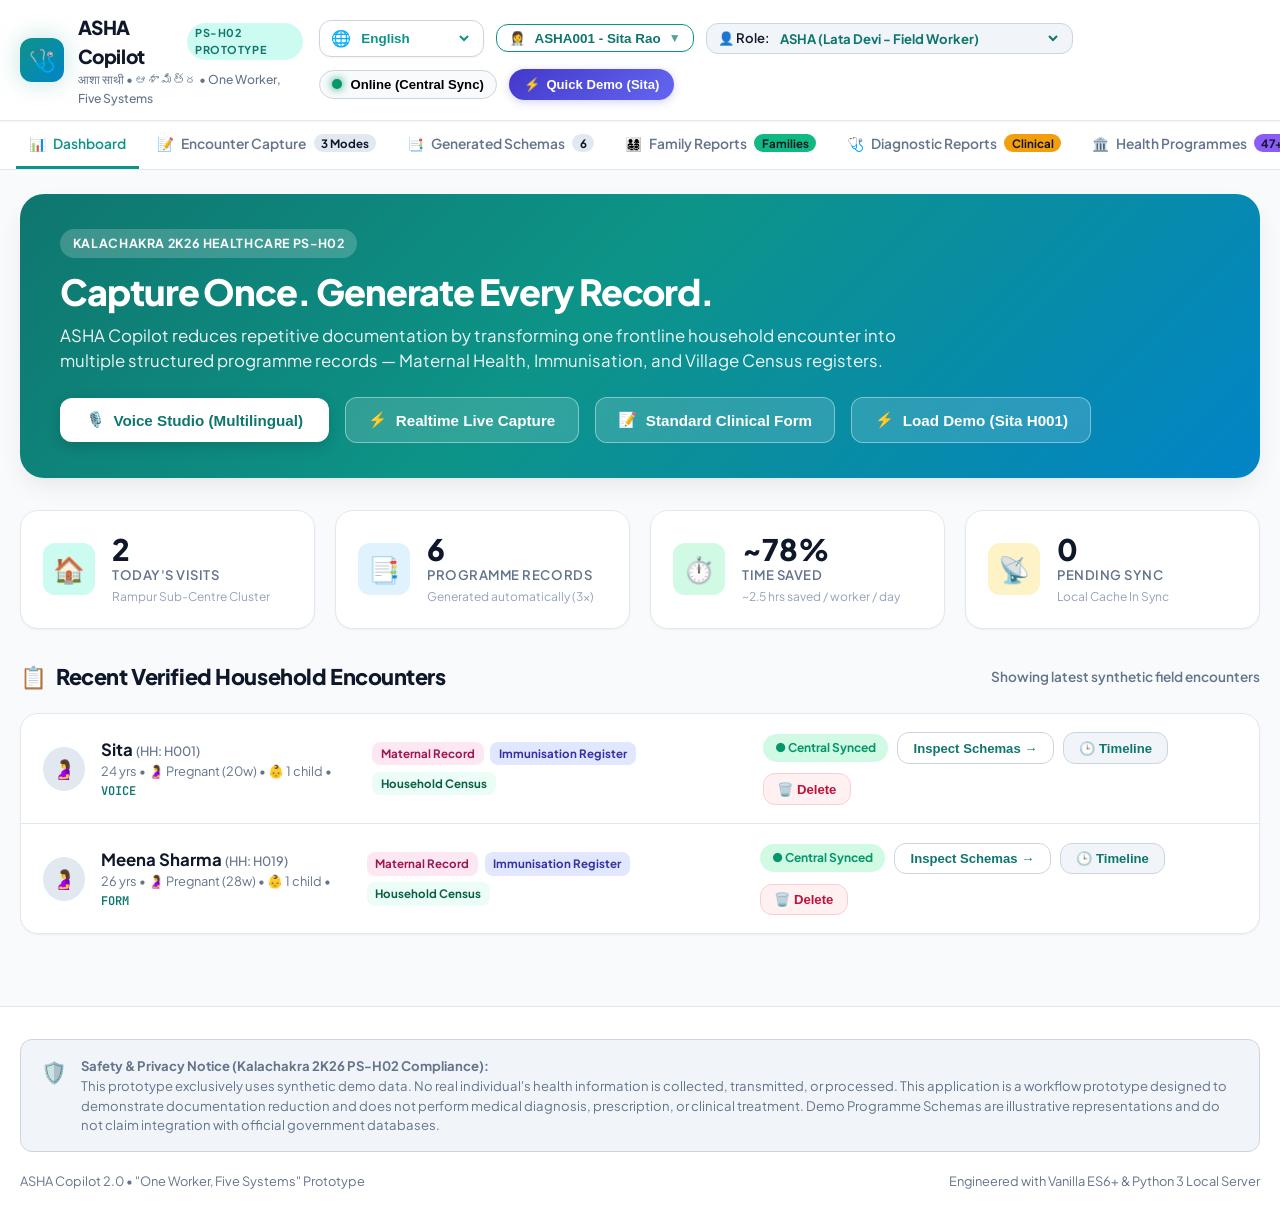
==== index.html @ 4ee1f824 "feat: complete ASHA Copilot 2.0 with 47+ Health Programmes, Longitudinal Duplicate Detection, and DP" ====
<!DOCTYPE html>
<html lang="en">
<head>
  <meta charset="UTF-8">
  <meta name="viewport" content="width=device-width, initial-scale=1.0">
  <title>ASHA Copilot 2.0 | Capture Once. Generate Every Record.</title>
  <meta name="description" content="ASHA Copilot reduces repetitive documentation by transforming one household encounter into multiple structured programme records. Built for Kalachakra 2K26 PS-H02.">
  <link rel="stylesheet" href="css/styles.css">
  <link rel="icon" href="data:image/svg+xml,<svg xmlns=%22http://www.w3.org/2000/svg%22 viewBox=%220 0 100 100%22><text y=%22.9em%22 font-size=%2290%22>🩺</text></svg>">
</head>
<body>

  <!-- Top Application Header -->
  <header class="top-header">
    <div class="header-inner">
      <a href="#" class="brand-container" id="brandHomeLink">
        <div class="brand-logo-badge">🩺</div>
        <div class="brand-titles">
          <div class="brand-title">
            ASHA Copilot
            <span class="brand-tag-pill">PS-H02 Prototype</span>
          </div>
          <div class="brand-subtitle">आशा साथी • ఆశా మిత్ర • One Worker, Five Systems</div>
        </div>
      </a>

      <div class="header-actions">
        <!-- Language Selector (i18n: EN, TE, TA, HI) -->
        <div class="lang-select-box" title="Switch Interface Language (English, Telugu, Tamil, Hindi)">
          <span style="font-size: 1rem;">🌐</span>
          <select id="appLanguageSelector" class="header-select">
            <option value="en">English</option>
            <option value="te">తెలుగు (Telugu)</option>
            <option value="ta">தமிழ் (Tamil)</option>
            <option value="hi">हिंदी (Hindi)</option>
          </select>
        </div>

        <!-- ASHA User Account Switcher / Login Trigger -->
        <button type="button" class="btn-user-session" id="btnUserSessionTrigger" title="Active User Session - Click to Switch ASHA Accounts or Create User">
          <span id="sessionUserAvatar">👩‍⚕️</span>
          <span id="sessionUserName">ASHA001 - Sita Rao</span>
          <span style="font-size: 0.75rem; opacity: 0.7;">▼</span>
        </button>

        <!-- Role Switcher (RBAC) -->
        <div class="role-select-box" title="Switch User Role & Access Privileges">
          <span>👤 Role:</span>
          <select id="roleSelector">
            <option value="ASHA">ASHA (Lata Devi - Field Worker)</option>
            <option value="ANM">ANM (Sarojini Rao - Clinical Supervisor)</option>
            <option value="ADMIN">Admin (Dr. K. V. Sharma - Medical Officer)</option>
          </select>
        </div>

        <!-- Network Simulation Switch -->
        <button type="button" class="network-status-toggle" id="networkToggleBtn" title="Toggle Simulated Offline/Online Network State">
          <span class="status-dot" id="networkDot"></span>
          <span id="networkStatusLabel">Online (Central Sync)</span>
        </button>

        <!-- 1-Click Fast Demo Button for Judges -->
        <button type="button" class="btn-demo-quick" id="quickDemoBtn" title="Execute 2-minute demo with synthetic beneficiary Sita">
          <span>⚡</span> Quick Demo (Sita)
        </button>
      </div>
    </div>
  </header>

  <!-- Navigation Tabs -->
  <nav class="app-nav-bar" aria-label="Main Navigation">
    <div class="nav-tabs-inner">
      <button type="button" class="nav-tab-btn active" data-tab="dashboard">
        <span>📊</span> Dashboard
      </button>
      <button type="button" class="nav-tab-btn" data-tab="capture">
        <span>📝</span> Encounter Capture <span class="tab-badge-count">3 Modes</span>
      </button>
      <button type="button" class="nav-tab-btn" data-tab="output">
        <span>📑</span> Generated Schemas <span class="tab-badge-count" id="generatedCountBadge">6</span>
      </button>
      <button type="button" class="nav-tab-btn" data-tab="family" id="navTabFamily">
        <span>👨‍👩‍👧‍👦</span> Family Reports <span class="tab-badge-count" style="background: #10B981;">Families</span>
      </button>
      <button type="button" class="nav-tab-btn" data-tab="diagnostic" id="navTabDiagnostic">
        <span>🩺</span> Diagnostic Reports <span class="tab-badge-count" style="background: #F59E0B;">Clinical</span>
      </button>
      <button type="button" class="nav-tab-btn" data-tab="programmes" id="navTabProgrammes">
        <span>🏛️</span> Health Programmes <span class="tab-badge-count" style="background: #8B5CF6;">47+</span>
      </button>
      <button type="button" class="nav-tab-btn" data-tab="progress" id="navTabProgress">
        <span>📈</span> My Progress <span class="tab-badge-count" style="background: #0284C7;">Targets</span>
      </button>
      <button type="button" class="nav-tab-btn" data-tab="timeline">
        <span>🕒</span> Household Timeline
      </button>
      <button type="button" class="nav-tab-btn" data-tab="impact">
        <span>⚡</span> Before vs After Impact
      </button>
      <button type="button" class="nav-tab-btn" data-tab="architecture">
        <span>🏛️</span> System Architecture
      </button>
      <button type="button" class="nav-tab-btn" data-tab="audit">
        <span>🛡️</span> Audit & Security
      </button>
    </div>
  </nav>

  <!-- Offline Buffer Alert Banner (Visible only in offline mode) -->
  <div class="offline-banner hidden" id="offlineAlertBanner">
    <div style="display: flex; align-items: center; gap: 0.65rem;">
      <span style="font-size: 1.2rem;">📡</span>
      <span><strong>Offline Mode Active:</strong> Encounters are safely cached in local browser storage and queued for central sync. (<span id="offlineQueueText">0 pending</span>)</span>
    </div>
    <button type="button" class="btn-sync-action" id="triggerManualSyncBtn">Restore & Sync Now</button>
  </div>

  <!-- Main View Container -->
  <main class="app-main">

    <!-- ====================================================================
         VIEW 1: DASHBOARD
         ==================================================================== -->
    <section class="tab-view active" id="view-dashboard">
      <!-- Hero Proposition Card -->
      <div class="hero-banner">
        <div class="hero-tag">Kalachakra 2K26 Healthcare PS-H02</div>
        <h1 class="hero-title">Capture Once. Generate Every Record.</h1>
        <p class="hero-subtitle">
          ASHA Copilot reduces repetitive documentation by transforming one frontline household encounter into multiple structured programme records — Maternal Health, Immunisation, and Village Census registers.
        </p>
        <div class="hero-actions">
          <button type="button" class="btn-hero-primary" id="heroVoiceBtn">
            <span>🎙️</span> Voice Studio (Multilingual)
          </button>
          <button type="button" class="btn-hero-secondary" id="heroLiveBtn">
            <span>⚡</span> Realtime Live Capture
          </button>
          <button type="button" class="btn-hero-secondary" id="heroFormBtn">
            <span>📝</span> Standard Clinical Form
          </button>
          <button type="button" class="btn-hero-secondary" id="heroDemoLoadBtn">
            <span>⚡</span> Load Demo (Sita H001)
          </button>
        </div>
      </div>

      <!-- Quick Metrics Grid -->
      <div class="metrics-grid">
        <div class="metric-card">
          <div class="metric-icon-box teal">🏠</div>
          <div class="metric-details">
            <div class="metric-value" id="metricVisitsCount">12</div>
            <div class="metric-label">Today's Visits</div>
            <div class="metric-subtext">Rampur Sub-Centre Cluster</div>
          </div>
        </div>

        <div class="metric-card">
          <div class="metric-icon-box blue">📑</div>
          <div class="metric-details">
            <div class="metric-value" id="metricRecordsCount">36</div>
            <div class="metric-label">Programme Records</div>
            <div class="metric-subtext">Generated automatically (3x)</div>
          </div>
        </div>

        <div class="metric-card">
          <div class="metric-icon-box green">⏱️</div>
          <div class="metric-details">
            <div class="metric-value">~78%</div>
            <div class="metric-label">Time Saved</div>
            <div class="metric-subtext">~2.5 hrs saved / worker / day</div>
          </div>
        </div>

        <div class="metric-card">
          <div class="metric-icon-box amber">📡</div>
          <div class="metric-details">
            <div class="metric-value" id="metricSyncCount">0</div>
            <div class="metric-label">Pending Sync</div>
            <div class="metric-subtext" id="metricSyncStatus">Local Cache In Sync</div>
          </div>
        </div>
      </div>

      <!-- Recent Encounters Section -->
      <div class="section-header-row">
        <h2 class="section-title">
          <span>📋</span> Recent Verified Household Encounters
        </h2>
        <div style="font-size: 0.85rem; color: var(--text-muted); font-weight: 600;">
          Showing latest synthetic field encounters
        </div>
      </div>

      <div class="encounters-list-container" id="recentEncountersContainer">
        <!-- Rendered dynamically by JS -->
      </div>
    </section>

    <!-- ====================================================================
         VIEW 2: ENCOUNTER CAPTURE (3 MODES: FORM, VOICE, LIVE AUTOSAVE)
         ==================================================================== -->
    <section class="tab-view" id="view-capture">
      <!-- Capture Mode Switcher Bar -->
      <div class="capture-mode-bar">
        <div style="display: flex; align-items: center; gap: 0.75rem;">
          <span style="font-weight: 800; font-size: 0.88rem; color: #1E3A8A;">INPUT METHOD:</span>
          <div class="capture-mode-pills">
            <button type="button" class="capture-mode-btn" data-mode="form">
              <span>📝</span> Standard Form
            </button>
            <button type="button" class="capture-mode-btn active" data-mode="voice">
              <span>🎙️</span> Voice Studio ("ASHA Bol")
            </button>
            <button type="button" class="capture-mode-btn" data-mode="live">
              <span>⚡</span> Realtime Live Autosave
            </button>
          </div>
        </div>

        <!-- Realtime Autosave Feedback Badge -->
        <div class="live-autosave-indicator">
          <span style="color: var(--text-muted); font-size: 0.8rem;">Autosave Engine:</span>
          <span class="autosave-pill synced" id="globalAutosaveStatus">☁ Synced</span>
        </div>
      </div>

      <!-- SUB-MODE A: VOICE STUDIO ("ASHA BOL") -->
      <div class="capture-subview active" id="subview-voice">
        <div class="voice-studio-grid">
          <!-- Left: Audio Capture & Transcription -->
          <div class="voice-capture-card">
            <!-- Language Selector -->
            <div class="lang-selector-box">
              <span>🌐 Language:</span>
              <select id="voiceLangSelect">
                <option value="en-IN">English (India)</option>
                <option value="te-IN">తెలుగు (Telugu)</option>
                <option value="ta-IN">தமிழ் (Tamil)</option>
                <option value="hi-IN">हिंदी (Hindi)</option>
              </select>
            </div>

            <!-- Pre-Recording Verbal Consent & PII Privacy Safeguard (DPDPA 2023 Compliant) -->
            <div class="voice-consent-guard-banner" id="voiceConsentGuardBox">
              <div class="voice-consent-guard-inner">
                <label class="consent-switch" for="voicePreRecordConsentToggle" title="Confirm verbal consent prior to recording audio">
                  <input type="checkbox" id="voicePreRecordConsentToggle" checked>
                  <span class="consent-slider round"></span>
                </label>
                <div class="voice-consent-guard-text">
                  <div class="voice-consent-headline">
                    <span class="voice-consent-shield">🔒</span>
                    <strong class="voice-consent-title-text">Consent captured before recording</strong>
                    <span class="voice-consent-legal-pill">DPDPA 2023 Compliant</span>
                    <span class="voice-consent-synth-pill">Synthetic PII Safeguard</span>
                  </div>
                  <div class="voice-consent-subtitle">
                    Beneficiary verbal consent verified for health register intake. Audio transcribed on-device; no real PII stored.
                  </div>
                </div>
              </div>
            </div>

            <div class="voice-mic-container">
              <button type="button" class="btn-mic-record" id="micRecordBtn" title="Start / Pause Microphone">
                🎙️
              </button>
            </div>
            <div class="mic-label" id="micStatusTitle">Tap to Speak</div>
            <div class="mic-hint" id="micStatusHint">Web Speech API enabled. Speak naturally in English, Telugu, Tamil, or Hindi.</div>

            <!-- Animated Audio Wave Simulator -->
            <div class="audio-visualizer-box" id="audioVisualizer">
              <div class="wave-bar"></div>
              <div class="wave-bar"></div>
              <div class="wave-bar"></div>
              <div class="wave-bar"></div>
              <div class="wave-bar"></div>
              <div class="wave-bar"></div>
              <div class="wave-bar"></div>
              <div class="wave-bar"></div>
              <div class="wave-bar"></div>
              <div class="wave-bar"></div>
              <div class="wave-bar"></div>
              <div class="wave-bar"></div>
            </div>

            <!-- Transcript Input Box (Editable) -->
            <div class="transcript-box">
              <div class="transcript-label">Spoken Voice Transcript (Persistent Memory)</div>
              <textarea id="voiceTranscriptInput" style="width: 100%; border: none; background: transparent; resize: vertical; min-height: 80px; font-family: inherit; font-size: 0.95rem; outline: none;" placeholder="Transcript will accumulate here as you speak. You can also edit it or click any sample preset on the right..."></textarea>
            </div>

            <div style="display: flex; gap: 0.75rem; width: 100%;">
              <button type="button" class="btn-hero-primary" id="btnExtractEntities" style="flex: 1; justify-content: center; background: var(--primary); color: white;">
                <span>⚡</span> Extract & Structure Information
              </button>
              <button type="button" class="btn-inspect-enc" id="btnClearVoice">
                Clear
              </button>
            </div>
          </div>

          <!-- Right: Multilingual Hackathon Presets -->
          <div class="presets-container">
            <div class="presets-title">
              <span>💡</span> Live Hackathon Test Presets
            </div>
            <div class="presets-desc">
              Test natural speech in English, Telugu, Tamil, and Hindi with 1 click:
            </div>

            <div class="preset-card" data-preset="sita">
              <div class="preset-header">
                <span class="preset-name">1. Sita (English Maternal + UIP)</span>
                <span class="preset-badge">Recommended</span>
              </div>
              <p class="preset-text">
                "Sita is 24 years old and five months pregnant. She has one child. The child has received BCG and OPV vaccines. There are no current symptoms."
              </p>
            </div>

            <div class="preset-card" data-preset="sindhu">
              <div class="preset-header">
                <span class="preset-name">2. Sindhu (User Voice Sample)</span>
                <span class="preset-badge" style="background: #FEF3C7; color: #92400E;">Verified Fix</span>
              </div>
              <p class="preset-text">
                "sinduism 22 years old and 14 weeks pregnant. Previous pregnancy 1. Experiencing morning sickness and cough."
              </p>
            </div>

            <div class="preset-card" data-preset="telugu-radha">
              <div class="preset-header">
                <span class="preset-name">3. రాధా దేవి (Telugu Script)</span>
                <span class="preset-badge" style="background: #E0E7FF; color: #3730A3;">తెలుగు / Telugu</span>
              </div>
              <p class="preset-text">
                "రాధా దేవి వయస్సు 29 సంవత్సరాలు, గర్భవతి కాదు. ఇద్దరు పిల్లలు ఉన్నారు. చిన్న పాపకు పెంటావాలెంట్ మరియు రోటావైరస్ టీకాలు వేయించాము. కొద్దిగా దగ్గు ఉంది, వచ్చే మంగళవారం మళ్లీ చూడాలి."
              </p>
            </div>

            <div class="preset-card" data-preset="hindi-pooja">
              <div class="preset-header">
                <span class="preset-name">4. पूजा (Hindi Script)</span>
                <span class="preset-badge" style="background: #FCE7F3; color: #9D174D;">हिंदी / Hindi</span>
              </div>
              <p class="preset-text">
                "पूजा की उम्र 21 साल है, चौदह हफ़्ते की गर्भवती है। पहली गर्भावस्था है, कोई पिछला बच्चा नहीं है। सुबह उल्टी और कमजोरी की शिकायत है, फॉलो अप आवश्यक है।"
              </p>
            </div>

            <div class="preset-card" data-preset="tamil-anitha">
              <div class="preset-header">
                <span class="preset-name">5. அனிதா (Tamil Script)</span>
                <span class="preset-badge" style="background: #FEF08A; color: #854D0E;">தமிழ் / Tamil</span>
              </div>
              <p class="preset-text">
                "அனிதா வயது 25 ஆண்டுகள், 16 வார கர்ப்பிணி. ஒரு குழந்தை உள்ளது. குழந்தைக்கு பிசிஜி மற்றும் ஓபிவி தடுப்பூசி போடப்பட்டுள்ளது. லேசான தலைவலி உள்ளது, அடுத்த மாதம் பரிசோதனை."
              </p>
            </div>
          </div>
        </div>

        <!-- Extraction Confirmation Review Card -->
        <div class="confirmation-review-container" id="extractionReviewCard" style="display: none;">
          <div class="confirmation-header">
            <div class="confirmation-title">
              <span>✅</span> AI Extracted Information — Please Confirm Before Saving
            </div>
            <span style="font-size: 0.8rem; color: var(--text-muted); font-weight: 600;">
              Verify or adjust any extracted fields below
            </span>
          </div>

          <div id="voiceConsistencyAlertContainer"></div>

          <div class="review-grid">
            <div class="review-field-card">
              <div class="review-label">Household Profile ID</div>
              <input type="text" class="review-input" id="revHouseholdId" value="H001" placeholder="e.g. H001">
            </div>

            <div class="review-field-card">
              <div class="review-label">Beneficiary Name</div>
              <input type="text" class="review-input" id="revName" value="Sita">
            </div>

            <div class="review-field-card">
              <div class="review-label">Age (Years)</div>
              <input type="number" class="review-input" id="revAge" value="24">
            </div>

            <div class="review-field-card">
              <div class="review-label">Pregnant Status</div>
              <select class="review-input" id="revPregnant">
                <option value="true">YES - Pregnant</option>
                <option value="false">NO - Not Pregnant</option>
              </select>
            </div>

            <div class="review-field-card">
              <div class="review-label">Gestational Age (Weeks)</div>
              <input type="number" class="review-input" id="revGestation" value="20">
            </div>

            <div class="review-field-card">
              <div class="review-label">Number of Children</div>
              <input type="number" class="review-input" id="revChildren" value="1">
            </div>

            <div class="review-field-card">
              <div class="review-label">Child Vaccinations</div>
              <input type="text" class="review-input" id="revVaccines" value="BCG, OPV-0, OPV-1">
            </div>

            <div class="review-field-card">
              <div class="review-label">Reported Symptoms</div>
              <input type="text" class="review-input" id="revSymptoms" value="None">
            </div>

            <div class="review-field-card">
              <div class="review-label">Vitals (BP / Temp / SpO2)</div>
              <input type="text" class="review-input" id="revVitals" value="BP 118/76, 98.4°F, 98%">
            </div>

            <div class="review-field-card">
              <div class="review-label">Follow-up Required?</div>
              <select class="review-input" id="revFollowUp">
                <option value="false">NO - Routine Visit</option>
                <option value="true">YES - Priority Revisit</option>
              </select>
            </div>
          </div>

          <!-- Synthetic Consent Box -->
          <div class="consent-box" style="margin-top: 0.5rem; margin-bottom: 1.25rem;">
            <div class="consent-header">
              <span>🛡️</span> Patient Information Consent (Demo / Synthetic)
            </div>
            <label style="display: flex; align-items: center; gap: 0.6rem; font-size: 0.88rem; font-weight: 700; cursor: pointer;">
              <input type="checkbox" id="voiceConsentCheckbox" checked>
              <span>Person has provided verbal consent for healthcare documentation into community registers.</span>
            </label>
          </div>

          <div style="display: flex; justify-content: flex-end; gap: 1rem; align-items: center;">
            <button type="button" class="btn-inspect-enc" id="btnEditExtracted">
              ✏️ Edit Fields
            </button>
            <button type="button" class="btn-hero-primary" id="btnConfirmExtracted" style="background: var(--primary); color: white;">
              <span>💾</span> CONFIRM & GENERATE ALL 3 SCHEMAS
            </button>
          </div>
        </div>
      </div>

      <!-- SUB-MODE B: STANDARD CLINICAL FORM MODE -->
      <div class="capture-subview" id="subview-form" style="display: none;">
        <div class="form-container-card">
          <div class="section-header-row">
            <div>
              <h2 class="section-title"><span>📝</span> Standard Household Clinical Form</h2>
              <p style="color: var(--text-muted); font-size: 0.88rem; margin-top: 0.2rem;">
                Accessible mobile form with large touch targets for community health surveillance.
              </p>
            </div>
            <button type="button" class="btn-inspect-enc" id="formLoadSampleBtn">
              Load Sample (Sita)
            </button>
          </div>

          <form id="encounterCaptureForm" onsubmit="return false;">
            <!-- 1. Person & Location Details -->
            <div class="form-section-title">👤 Person & Demographics</div>
            <div class="form-grid-2">
              <div class="form-group">
                <label class="form-label" for="formHouseholdId">Household ID (Family Code)</label>
                <input type="text" class="form-control" id="formHouseholdId" value="H001">
              </div>

              <div class="form-group">
                <label class="form-label" for="formPersonName">Person / Beneficiary Name *</label>
                <input type="text" class="form-control" id="formPersonName" required placeholder="e.g. Sita, Sindhu, Radha">
              </div>
            </div>

            <div class="form-grid-3">
              <div class="form-group">
                <label class="form-label" for="formAge">Age (Years) *</label>
                <input type="number" class="form-control" id="formAge" min="1" max="115" placeholder="e.g. 24" required>
              </div>

              <div class="form-group">
                <label class="form-label" for="formGender">Gender</label>
                <select class="form-control" id="formGender">
                  <option value="Female">Female</option>
                  <option value="Male">Male</option>
                  <option value="Other">Other</option>
                </select>
              </div>

              <div class="form-group">
                <label class="form-label" for="formPhone">Contact Phone (Synthetic)</label>
                <input type="text" class="form-control" id="formPhone" value="9848012345 (Synthetic)">
              </div>
            </div>

            <!-- 2. Household Demographics -->
            <div class="form-section-title">🏠 Household Composition</div>
            <div class="form-grid-3">
              <div class="form-group">
                <label class="form-label" for="formHouseholdMembers">Total Family Members</label>
                <input type="number" class="form-control" id="formHouseholdMembers" value="4" min="1">
              </div>

              <div class="form-group">
                <label class="form-label" for="formChildrenCount">Children Count (&lt;5 yrs)</label>
                <input type="number" class="form-control" id="formChildrenCount" value="0" min="0">
              </div>

              <div class="form-group">
                <label class="form-label" for="formElderlyCount">Elderly Members (&gt;60 yrs)</label>
                <input type="number" class="form-control" id="formElderlyCount" value="1" min="0">
              </div>
            </div>

            <!-- 3. Maternal Health -->
            <div class="form-section-title">🤰 Maternal Health (ANC & Gestation)</div>
            <div style="background: #F8FAFC; border: 1px solid var(--border-subtle); border-radius: var(--radius-lg); padding: 1.25rem; margin-bottom: 1.25rem;">
              <div class="form-grid-3" style="align-items: center;">
                <div class="form-group" style="margin-bottom: 0;">
                  <label class="form-label">Pregnancy Status</label>
                  <div class="toggle-switch-group">
                    <label class="toggle-switch">
                      <input type="checkbox" id="formIsPregnant">
                      <span class="slider"></span>
                    </label>
                    <span id="pregnantToggleLabel" style="font-weight: 700; font-size: 0.9rem;">No (Not Pregnant)</span>
                  </div>
                </div>

                <div class="form-group" id="gestationalGroup" style="margin-bottom: 0; opacity: 0.5; pointer-events: none;">
                  <label class="form-label" for="formGestationalWeeks">Gestational Age (Weeks)</label>
                  <input type="number" class="form-control" id="formGestationalWeeks" min="1" max="42" placeholder="e.g. 20">
                </div>

                <div class="form-group" id="gravidaGroup" style="margin-bottom: 0; opacity: 0.5; pointer-events: none;">
                  <label class="form-label" for="formGravida">Gravida (Total Pregnancies)</label>
                  <input type="number" class="form-control" id="formGravida" min="1" value="1">
                </div>
              </div>
            </div>

            <!-- 4. Child Health & Immunisation -->
            <div class="form-section-title">👶 Child Health & Immunisation</div>
            <div class="form-grid-2">
              <div class="form-group">
                <label class="form-label" for="formChildName">Child Name (if applicable)</label>
                <input type="text" class="form-control" id="formChildName" placeholder="e.g. Aarav, Rohan">
              </div>

              <div class="form-group">
                <label class="form-label" for="formChildAge">Child Age</label>
                <input type="text" class="form-control" id="formChildAge" placeholder="e.g. 9 months, 1.5 years">
              </div>
            </div>

            <div class="form-group">
              <label class="form-label">Child Vaccinations Administered</label>
              <div class="pills-catalog" id="vaccinesPillsCatalog"></div>
            </div>

            <!-- 5. General Observations & Vitals -->
            <div class="form-section-title">🩺 Observations & Vitals</div>
            <div class="form-grid-3">
              <div class="form-group">
                <label class="form-label" for="formBp">Blood Pressure</label>
                <input type="text" class="form-control" id="formBp" value="120/80">
              </div>

              <div class="form-group">
                <label class="form-label" for="formTemp">Temperature (°F)</label>
                <input type="number" step="0.1" class="form-control" id="formTemp" value="98.4">
              </div>

              <div class="form-group">
                <label class="form-label" for="formSpo2">SpO2 (%)</label>
                <input type="number" class="form-control" id="formSpo2" value="98" min="50" max="100">
              </div>
            </div>

            <div class="form-group">
              <label class="form-label">Reported Symptoms / Danger Signs</label>
              <div class="pills-catalog" id="symptomsPillsCatalog"></div>
            </div>

            <!-- Follow-up & Notes -->
            <div class="form-grid-2">
              <div class="form-group">
                <label class="form-label">Follow-up Revisit Mandated?</label>
                <div class="toggle-switch-group">
                  <label class="toggle-switch">
                    <input type="checkbox" id="formFollowUp">
                    <span class="slider"></span>
                  </label>
                  <span id="followUpToggleLabel" style="font-weight: 700; font-size: 0.9rem;">No - Routine Visit</span>
                </div>
              </div>

              <div class="form-group">
                <label class="form-label" for="formNotes">Field Notes / Observations</label>
                <input type="text" class="form-control" id="formNotes" placeholder="e.g. Normal recovery, dietary counseling provided">
              </div>
            </div>

            <!-- Synthetic Consent Box -->
            <div class="consent-box">
              <div class="consent-header">
                <span>🛡️</span> Patient Information Consent (Demo / Synthetic)
              </div>
              <label style="display: flex; align-items: center; gap: 0.6rem; font-size: 0.88rem; font-weight: 700; cursor: pointer;">
                <input type="checkbox" id="formConsentCheckbox" checked>
                <span>Beneficiary verbal consent recorded for community registry documentation.</span>
              </label>
            </div>

            <!-- Live Consistency Warnings -->
            <div id="formConsistencyAlertContainer"></div>

            <!-- Safety / Verification Stage & Supporting Document Upload (Requirement 2 & 3) -->
            <div class="verification-stage-card" id="formVerificationCard">
              <div class="verification-stage-header">
                <div class="verif-title-group">
                  <span style="font-size: 1.4rem;">🛡️</span>
                  <div>
                    <h4 style="margin: 0; font-size: 0.96rem; font-weight: 800; color: var(--text-main);">Clinical Verification & Supporting Documents Stage</h4>
                    <p style="margin: 0; font-size: 0.78rem; color: var(--text-muted);">Verify clinical observation checklist & attach supporting laboratory / diagnostic reports.</p>
                  </div>
                </div>
                <span class="brand-tag-pill" style="background: #E0E7FF; color: #3730A3;">Safety Stage</span>
              </div>

              <!-- Verification Checklist -->
              <div class="verif-checklist-grid">
                <div class="verif-check-item">
                  <span class="check-icon">✓</span>
                  <div>
                    <strong style="font-size: 0.85rem; color: var(--text-main);">Basic Information</strong>
                    <div style="font-size: 0.76rem; color: var(--text-muted);">Name, Age, Household ID, Contact</div>
                  </div>
                </div>
                <div class="verif-check-item">
                  <span class="check-icon">✓</span>
                  <div>
                    <strong style="font-size: 0.85rem; color: var(--text-main);">Health Information</strong>
                    <div style="font-size: 0.76rem; color: var(--text-muted);">Pregnancy status, Gestation, Vaccines</div>
                  </div>
                </div>
                <div class="verif-check-item">
                  <span class="check-icon">✓</span>
                  <div>
                    <strong style="font-size: 0.85rem; color: var(--text-main);">Measurements & Vitals</strong>
                    <div style="font-size: 0.76rem; color: var(--text-muted);">BP, Temp, SpO2 verified</div>
                  </div>
                </div>
              </div>

              <!-- Supporting Document Upload Section -->
              <div class="doc-upload-section" style="margin-top: 1rem; padding-top: 1rem; border-top: 1px dashed var(--border-medium);">
                <div style="display: flex; justify-content: space-between; align-items: center; margin-bottom: 0.75rem; flex-wrap: wrap; gap: 0.5rem;">
                  <span style="font-weight: 700; font-size: 0.88rem; color: var(--text-main);">
                    📎 Supporting Verification Documents (Proof / Clinical Reports):
                  </span>
                  <div style="display: flex; gap: 0.5rem; align-items: center;">
                    <label for="formDocCategory" style="font-size: 0.8rem; font-weight: 700; color: var(--text-muted);">Document Type:</label>
                    <select id="formDocCategory" class="profile-select-control" style="width: auto; padding: 0.35rem 0.65rem; font-size: 0.82rem;">
                      <option value="Pregnancy Report">Pregnancy Report</option>
                      <option value="Blood Test">Blood Test Report</option>
                      <option value="Urine Test">Urine Test Report</option>
                      <option value="Doctor Consultation">Doctor Consultation Report</option>
                      <option value="Diagnostic Report">Diagnostic Report</option>
                      <option value="Prescription">Prescription</option>
                      <option value="Other">Other Clinical Document</option>
                    </select>
                  </div>
                </div>

                <div style="display: flex; gap: 0.75rem; align-items: center; flex-wrap: wrap;">
                  <input type="file" id="formUploadFileInput" accept=".pdf,.jpg,.jpeg,.png" style="display: none;">
                  <button type="button" class="btn-inspect-enc" id="btnTriggerDocUpload" style="border-color: var(--primary); color: var(--primary); font-weight: 700;">
                    <span>📁</span> + UPLOAD FILE
                  </button>
                  <span id="formUploadFileLabel" style="font-size: 0.82rem; color: var(--text-muted);">Supported: PDF, JPG, JPEG, PNG (Saved locally to Person Health Profile)</span>
                </div>

                <!-- Attached Files List -->
                <div id="formAttachedFilesList" style="margin-top: 0.75rem; display: flex; flex-direction: column; gap: 0.5rem;"></div>
              </div>
            </div>

            <div style="margin-top: 1.5rem; display: flex; justify-content: flex-end; gap: 1rem;">
              <button type="reset" class="btn-inspect-enc" id="btnResetForm">Clear Form</button>
              <button type="button" class="btn-hero-primary" id="btnSubmitForm" style="background: var(--primary); color: white;">
                <span>⚡</span> Process & Generate 3 Programme Schemas
              </button>
            </div>
          </form>
        </div>
      </div>

      <!-- SUB-MODE C: LIVE / REALTIME CAPTURE MODE (Per-field Autosave) -->
      <div class="capture-subview" id="subview-live" style="display: none;">
        <div class="form-container-card">
          <div class="section-header-row">
            <div>
              <h2 class="section-title"><span>⚡</span> Live Realtime Autosave Capture</h2>
              <p style="color: var(--text-muted); font-size: 0.88rem; margin-top: 0.2rem;">
                Realtime keystroke-buffered autosave. Records are persisted instantaneously as you type without waiting for form completion.
              </p>
            </div>
            <button type="button" class="btn-inspect-enc" id="btnLiveLoadSindhu">
              Load Sindhu Encounter
            </button>
          </div>

          <div style="background: #F8FAFC; border: 1.5px solid var(--border-medium); border-radius: var(--radius-lg); padding: 1.5rem; margin-bottom: 1.5rem;">
            <div style="font-size: 0.82rem; font-weight: 800; text-transform: uppercase; color: var(--primary); margin-bottom: 1rem; display: flex; align-items: center; justify-content: space-between;">
              <span id="liveHouseholdHeading">HOUSEHOLD RECORD (H001)</span>
              <span id="liveRealtimeBadge" class="autosave-pill synced">☁ Synced</span>
            </div>

            <div class="form-group">
              <label class="form-label">
                <span>Household Profile ID</span>
                <span class="field-autosave-badge" id="badgeLiveHouseholdId">✓ Saved</span>
              </label>
              <input type="text" class="form-control live-field" id="liveHouseholdId" value="H001" placeholder="e.g. H001, H003, H042">
            </div>

            <div class="form-group">
              <label class="form-label">
                <span>Beneficiary Name</span>
                <span class="field-autosave-badge" id="badgeLiveName">✓ Saved</span>
              </label>
              <input type="text" class="form-control live-field" id="liveName" value="Sita" placeholder="e.g. Sita">
            </div>

            <div class="form-group">
              <label class="form-label">
                <span>Age (Years)</span>
                <span class="field-autosave-badge" id="badgeLiveAge">✓ Saved</span>
              </label>
              <input type="number" class="form-control live-field" id="liveAge" value="24" placeholder="e.g. 24">
            </div>

            <div class="form-group">
              <label class="form-label">
                <span>Pregnancy Status</span>
                <span class="field-autosave-badge" id="badgeLivePreg">✓ Saved</span>
              </label>
              <select class="form-control live-field" id="livePreg">
                <option value="true">Yes - Pregnant</option>
                <option value="false">No - Not Pregnant</option>
              </select>
            </div>

            <div class="form-group">
              <label class="form-label">
                <span>Gestational Age</span>
                <span class="field-autosave-badge" id="badgeLiveGestation">✓ Saved</span>
              </label>
              <input type="text" class="form-control live-field" id="liveGestation" value="20 weeks" placeholder="e.g. 20 weeks">
            </div>

            <div class="form-group">
              <label class="form-label">
                <span>Child Vaccinations</span>
                <span class="field-autosave-badge" id="badgeLiveVaccines">✓ Saved</span>
              </label>
              <input type="text" class="form-control live-field" id="liveVaccines" value="BCG, OPV-0, OPV-1" placeholder="e.g. BCG, OPV">
            </div>

            <div class="form-group">
              <label class="form-label">
                <span>Clinical Symptoms / Observations</span>
                <span class="field-autosave-badge" id="badgeLiveSymptoms">✓ Saved</span>
              </label>
              <input type="text" class="form-control live-field" id="liveSymptoms" value="None" placeholder="e.g. None, Cough, Morning Sickness">
            </div>
          </div>

          <div style="display: flex; justify-content: flex-end; gap: 1rem; align-items: center;">
            <span style="font-size: 0.8rem; color: var(--text-muted);">
              All live entries are saved locally in realtime.
            </span>
            <button type="button" class="btn-hero-primary" id="btnFinalizeLive" style="background: var(--primary); color: white;">
              <span>⚡</span> Finalize & Generate 3 Programme Schemas
            </button>
          </div>
        </div>
      </div>
    </section>

    <!-- ====================================================================
         VIEW 3: PROGRAMME OUTPUT SCREEN & MULTI-SCHEMA INSPECTOR
         ==================================================================== -->
    <section class="tab-view" id="view-output">
      <!-- Confirmation Banner -->
      <div class="output-hero-card">
        <div>
          <div style="font-size: 0.8rem; text-transform: uppercase; font-weight: 800; letter-spacing: 0.06em; opacity: 0.8; margin-bottom: 0.4rem;">
            Schema Mapping Engine Completed
          </div>
          <h2 style="font-size: 1.5rem; font-weight: 800; margin-bottom: 0.4rem;" id="outputEncounterTitle">
            Household Encounter: Sita (H001)
          </h2>
          <div style="font-size: 0.88rem; opacity: 0.9;">
            Normalized into Common Data Model (CDM) and mapped into 5 programme registers simultaneously ("One Worker, Five Systems").
          </div>
        </div>

        <div class="output-status-badges">
          <span class="status-check-pill">✓ Maternal Health</span>
          <span class="status-check-pill">✓ Immunisation</span>
          <span class="status-check-pill">✓ Household Census</span>
          <span class="status-check-pill">✓ Diagnostic Check-up</span>
          <span class="status-check-pill">✓ Health Supplies</span>
          <span class="status-check-pill">✓ Public Health Schemes</span>
        </div>
      </div>

      <!-- View Toggle & Schema Tabs -->
      <div class="view-toggle-bar">
        <div class="schema-tabs-bar" style="margin-bottom: 0;">
          <button type="button" class="schema-tab-btn active" data-schema="maternal">
            <span>🤰</span> Maternal Health (Schema A)
          </button>
          <button type="button" class="schema-tab-btn" data-schema="immunisation">
            <span>💉</span> Child Immunisation (Schema B)
          </button>
          <button type="button" class="schema-tab-btn" data-schema="household">
            <span>🏠</span> Household Register (Schema C)
          </button>
          <button type="button" class="schema-tab-btn" data-schema="diagnostic">
            <span>🩺</span> Diagnostic Register (Schema D)
          </button>
          <button type="button" class="schema-tab-btn" data-schema="supplies">
            <span>📦</span> Health Supplies (Schema E)
          </button>
          <button type="button" class="schema-tab-btn" data-schema="programme_reporting">
            <span>🏛️</span> Public Health Schemes (Schema F)
          </button>
          <button type="button" class="schema-tab-btn" data-schema="cdm">
            <span>🧬</span> Common Data Model (CDM Source)
          </button>
        </div>

        <div class="btn-toggle-group">
          <button type="button" class="btn-toggle-item active" id="viewModeCardBtn">📋 Human Card</button>
          <button type="button" class="btn-toggle-item" id="viewModeJsonBtn">💻 Structured JSON</button>
        </div>
      </div>

      <!-- Active Schema Content Container -->
      <div id="schemaDisplayContainer">
        <div class="schema-display-card" id="schemaCardView">
          <div class="schema-badge-header">
            <div class="schema-title-group">
              <div class="schema-full-name" id="dispSchemaTitle">Maternal & Child Health (MCH) Register</div>
              <div class="schema-code-badge" id="dispSchemaCode">DEMO-PROG-MCH-01</div>
            </div>
            <div style="font-size: 0.8rem; color: var(--text-muted); font-weight: 600;" id="dispSchemaDesc">
              Antenatal care & gestational surveillance register.
            </div>
          </div>

          <table class="fields-table">
            <thead>
              <tr>
                <th style="width: 35%;">Programme Field Key</th>
                <th>Transformed Value</th>
                <th style="width: 25%;">Mapping Origin</th>
              </tr>
            </thead>
            <tbody id="dispFieldsTableBody"></tbody>
          </table>
        </div>

        <div class="json-container" id="schemaJsonView" style="display: none;">
          <button type="button" class="btn-copy-json" id="btnCopyJson">📋 Copy JSON</button>
          <pre><code id="dispJsonCode">// Structured JSON will render here</code></pre>
        </div>
      </div>

      <div style="margin-top: 1.5rem; display: flex; justify-content: space-between; align-items: center; flex-wrap: wrap; gap: 1rem;">
        <div style="font-size: 0.82rem; color: var(--text-muted);">
          ⚠️ Clearly labeled as Demo Programme Schema for Kalachakra 2K26 PS-H02 prototype.
        </div>
        <div style="display: flex; gap: 0.75rem; align-items: center; flex-wrap: wrap;">
          <button type="button" class="btn-delete-enc" id="btnDeleteCurrentOutputRecord">
            🗑️ Delete This Record
          </button>
          <button type="button" class="btn-inspect-enc" id="btnDownloadAllJson">
            📥 Download All Schemas (.json)
          </button>
          <button type="button" class="btn-hero-primary" id="btnNewEncounterFromOutput" style="background: var(--primary); color: white; padding: 0.55rem 1.2rem;">
            + Next Household Encounter
          </button>
        </div>
      </div>
    </section>

    <!-- ====================================================================
         VIEW: FAMILY REPORTS & HOUSEHOLD SURVEILLANCE
         ==================================================================== -->
    <section class="tab-view" id="view-family">
      <div class="diagnostic-container">
        <!-- Main Family Header -->
        <div class="section-header-row">
          <div>
            <h2 class="section-title"><span>👨‍👩‍👧‍👦</span> Family Reports & Household Surveillance</h2>
            <p style="color: var(--text-muted); font-size: 0.88rem; margin-top: 0.2rem;">
              Family-level census, member rosters, government scheme eligibility, essential health supplies, and vital event reporting.
            </p>
          </div>
          <div style="display: flex; gap: 0.6rem; align-items: center; flex-wrap: wrap;">
            <button type="button" class="btn-hero-primary" id="btnOpenRegisterFamilyModal" style="background: var(--primary); color: white; padding: 0.5rem 1.1rem; font-size: 0.88rem;">
              <span>➕</span> Register New Family
            </button>
            <button type="button" class="btn-inspect-enc" id="btnRefreshFamilyView">
              ↻ Refresh
            </button>
          </div>
        </div>

        <!-- Family Sub-View 1: Family Cards List View -->
        <div id="familyListContainer">
          <!-- Search Control Bar -->
          <div class="person-search-bar-card" style="margin-bottom: 1.25rem;">
            <div style="display: flex; gap: 0.75rem; align-items: center; flex: 1; flex-wrap: wrap;">
              <label for="familySearchInput" style="font-weight: 800; font-size: 0.9rem; color: var(--text-main); white-space: nowrap;">
                <span>🔍 Search Families:</span>
              </label>
              <input type="text" id="familySearchInput" class="form-control" placeholder="Search by Family Head, House No (e.g. H-042), or Family ID (e.g. F042)..." style="flex: 1; min-width: 260px;">
            </div>
          </div>

          <!-- Filter Pills (Requirement 2) -->
          <div class="family-filter-pills-bar" id="familyFilterGroup" style="margin-bottom: 1.25rem; display: flex; gap: 0.5rem; flex-wrap: wrap;">
            <button type="button" class="btn-filter-pill active" data-filter="ALL">All Families</button>
            <button type="button" class="btn-filter-pill" data-filter="COMPLETED">✓ Completed</button>
            <button type="button" class="btn-filter-pill" data-filter="IN_PROGRESS">🟡 In Progress</button>
            <button type="button" class="btn-filter-pill" data-filter="FOLLOW_UP_REQUIRED">🟠 Follow-up Due</button>
            <button type="button" class="btn-filter-pill" data-filter="SCHEMES">📑 Scheme Eligible</button>
            <button type="button" class="btn-filter-pill" data-filter="SUPPLIES">📦 Health Supply Required</button>
          </div>

          <!-- Grid of Family Cards -->
          <div class="family-cards-grid" id="familyCardsGrid">
            <!-- Dynamically populated by FamilyManager -->
          </div>
        </div>

        <!-- Family Sub-View 2: Detailed Family Report View (hidden by default) -->
        <div id="familyDetailContainer" style="display: none;">
          <div style="margin-bottom: 1rem;">
            <button type="button" class="btn-inspect-enc" id="btnBackToFamilyList" style="display: inline-flex; align-items: center; gap: 0.4rem; font-weight: 700;">
              ← Back to All Families
            </button>
          </div>

          <!-- Dynamic Family Detail Content -->
          <div id="familyDetailContentArea">
            <!-- Populated dynamically -->
          </div>
        </div>
      </div>
    </section>

    <!-- ====================================================================
         VIEW: DIAGNOSTIC REPORTS & PERSON HEALTH PROFILE (Requirements 8-15)
         ==================================================================== -->
    <section class="tab-view" id="view-diagnostic">
      <div class="diagnostic-container">
        <div class="section-header-row">
          <div>
            <h2 class="section-title"><span>🩺</span> Person Health Profile & Diagnostic Reports</h2>
            <p style="color: var(--text-muted); font-size: 0.88rem; margin-top: 0.2rem;">
              Longitudinal clinical surveillance, local document storage, follow-up monitoring, and physician verification.
            </p>
          </div>
          <div style="display: flex; gap: 0.6rem; align-items: center;">
            <button type="button" class="btn-inspect-enc" id="btnRefreshDiagnosticView">
              ↻ Refresh Profile
            </button>
          </div>
        </div>

        <!-- Person Search & Selection Control Bar -->
        <div class="person-search-bar-card">
          <div style="display: flex; gap: 0.75rem; align-items: center; flex: 1; flex-wrap: wrap;">
            <label for="personSearchInput" style="font-weight: 800; font-size: 0.9rem; color: var(--text-main); white-space: nowrap;">
              <span>🔍 Search Person:</span>
            </label>
            <input type="text" id="personSearchInput" class="form-control" placeholder="Search by Beneficiary Name, Person ID (e.g. P-SIT-101), or Household (e.g. H001)..." style="flex: 1; min-width: 260px;">
          </div>
          <div style="display: flex; gap: 0.6rem; align-items: center; flex-wrap: wrap;">
            <label for="quickPersonSelect" style="font-weight: 700; font-size: 0.82rem; color: var(--text-muted);">Registered Beneficiaries:</label>
            <select id="quickPersonSelect" class="profile-select-control" style="min-width: 220px;">
              <!-- Populated dynamically -->
            </select>
            <button type="button" class="btn-hero-primary" id="btnOpenPersonProfile" style="background: var(--primary); color: white; padding: 0.45rem 1.1rem; font-size: 0.88rem;">
              OPEN PROFILE
            </button>
          </div>
        </div>

        <!-- Dynamic Person Profile Content Area -->
        <div id="personProfileContentArea">
          <!-- Populated by diagnostic-profile.js -->
        </div>

        <!-- Large Bottom + ADD Button (Requirement 10) -->
        <div class="profile-add-action-bar">
          <button type="button" class="btn-hero-add-profile" id="btnTriggerAddAction">
            <span>➕</span> + ADD TO HEALTH PROFILE
          </button>
        </div>
      </div>
    </section>

    <!-- ====================================================================
         VIEW: HEALTH PROGRAMMES & SCHEMES (47+ Public Health Programmes)
         ==================================================================== -->
    <section class="tab-view" id="view-programmes">
      <div class="diagnostic-container">
        <!-- Main Header -->
        <div class="section-header-row">
          <div>
            <h2 class="section-title"><span>🏛️</span> National Health Programmes & Schemes Directory</h2>
            <p style="color: var(--text-muted); font-size: 0.88rem; margin-top: 0.2rem;">
              47+ Standard Indian public health missions organized into 9 categories. Link programmes to families and beneficiaries with non-diagnostic tracking.
            </p>
          </div>
          <div style="display: flex; gap: 0.6rem; align-items: center; flex-wrap: wrap;">
            <button type="button" class="btn-hero-primary" id="btnAdminAddProgramme" style="background: #8B5CF6; color: white; padding: 0.5rem 1.1rem; font-size: 0.88rem; display: none;">
              <span>➕</span> Admin: Manage Programmes
            </button>
            <button type="button" class="btn-inspect-enc" id="btnRefreshProgrammesView">
              ↻ Refresh
            </button>
          </div>
        </div>

        <!-- Safety Notice Banner -->
        <div class="diagnostic-warning-banner" style="margin-bottom: 1.25rem; background: #EEF2FF; border-color: #C7D2FE;">
          <div style="display: flex; align-items: flex-start; gap: 0.75rem;">
            <span style="font-size: 1.3rem;">ℹ️</span>
            <div>
              <strong style="color: #3730A3;">Frontline Programme Workflow & Documentation System:</strong>
              <div style="font-size: 0.84rem; color: #4338CA; margin-top: 0.2rem;">
                Eligibility statuses (<strong>Reported</strong>, <strong>Under Review</strong>, <strong>Verified</strong>) reflect administrative frontline documentation. Official benefit sanction is subject to competent government authority review.
              </div>
            </div>
          </div>
        </div>

        <!-- Programme Overview KPI Dashboard -->
        <div class="programme-kpi-grid" id="programmeKpiGrid">
          <!-- Populated dynamically -->
        </div>

        <!-- Search & Category Filters -->
        <div class="person-search-bar-card" style="margin-bottom: 1rem;">
          <div style="display: flex; gap: 0.75rem; align-items: center; flex: 1; flex-wrap: wrap;">
            <label for="programmeSearchInput" style="font-weight: 800; font-size: 0.9rem; color: var(--text-main); white-space: nowrap;">
              <span>🔍 Search Programme:</span>
            </label>
            <input type="text" id="programmeSearchInput" class="form-control" placeholder="Search by name, abbreviation (e.g. PMMVY, UIP, NTEP), or keyword ('pregnancy', 'TB', 'child', 'hypertension')..." style="flex: 1; min-width: 280px;">
          </div>
        </div>

        <!-- 9 Category Filter Pills -->
        <div class="programme-category-pills-bar" id="programmeCategoryFilters" style="margin-bottom: 1.25rem; display: flex; gap: 0.5rem; flex-wrap: wrap;">
          <!-- Dynamically populated -->
        </div>

        <!-- Programme Cards Grid -->
        <div class="programmes-cards-grid" id="programmesCardsGrid">
          <!-- Dynamically populated by programmeManager -->
        </div>
      </div>
    </section>

    <!-- ====================================================================
         VIEW: ASHA WORKLOAD TARGETS & MY PROGRESS (Requirements 14-16)
         ==================================================================== -->
    <section class="tab-view" id="view-progress">
      <div class="diagnostic-container">
        <div class="section-header-row">
          <div>
            <h2 class="section-title"><span>📈</span> Frontline Workload & Household Target Progress</h2>
            <p style="color: var(--text-muted); font-size: 0.88rem; margin-top: 0.2rem;">
              Real-time household coverage tracking, supervisor targets, completion milestones, and surveillance activity audit.
            </p>
          </div>
          <div style="display: flex; gap: 0.6rem; align-items: center; flex-wrap: wrap;">
            <button type="button" class="btn-inspect-enc" id="btnOpenEditTargetModal" style="font-weight: 700;">
              <span>✏️</span> Edit Target
            </button>
            <button type="button" class="btn-hero-primary" id="btnOpenAssignFamilyModal" style="background: var(--primary); color: white; padding: 0.45rem 1.1rem; font-size: 0.88rem;">
              <span>👥</span> Assign Family
            </button>
          </div>
        </div>

        <!-- Dynamic Content Area for Progress Page -->
        <div id="progressContentArea">
          <!-- Populated by app.js -->
        </div>
      </div>
    </section>

    <!-- ====================================================================
         VIEW 4: HOUSEHOLD ENCOUNTER TIMELINE (MULTI-PROFILE)
         ==================================================================== -->
    <section class="tab-view" id="view-timeline">
      <div class="timeline-container">
        <div class="section-header-row">
          <div>
            <h2 class="section-title"><span>🕒</span> Household Longitudinal Timeline</h2>
            <p style="color: var(--text-muted); font-size: 0.88rem; margin-top: 0.2rem;">
              Sequential visit history and past registers saved according to family profiles. Automatically updates with every new registration.
            </p>
          </div>
          <button type="button" class="btn-inspect-enc" id="btnRefreshTimeline">
            Refresh Timeline
          </button>
        </div>

        <!-- Dynamic Household Profile Selector Bar -->
        <div class="timeline-profile-bar">
          <div style="display: flex; align-items: center; gap: 0.75rem; flex-wrap: wrap;">
            <label for="timelineHouseholdSelect" style="font-weight: 800; font-size: 0.9rem; color: var(--text-main);">
              <span>🔍 Select Household Profile:</span>
            </label>
            <select id="timelineHouseholdSelect" class="profile-select-control">
              <option value="ALL">Show All Registered Profiles (Cluster Overview)</option>
              <!-- Populated dynamically with every new profile registered -->
            </select>
          </div>
          <div style="display: flex; gap: 0.6rem; align-items: center;">
            <button type="button" class="btn-inspect-enc" id="btnTimelineNewVisit">
              + New Encounter for Profile
            </button>
            <button type="button" class="btn-delete-profile" id="btnDeleteSelectedProfile" style="display: none;">
              🗑️ Delete Profile Registration
            </button>
          </div>
        </div>

        <!-- Profile Demographic Summary Card (shown when a specific profile is selected) -->
        <div class="profile-summary-header" id="timelineProfileSummaryCard" style="display: none;">
          <div class="profile-summary-meta">
            <div class="profile-summary-title">
              <span id="profHeadIcon">🏠</span>
              <span id="profHeadName">Sita (Household H001)</span>
              <span class="brand-tag-pill" id="profHeadStatus">Pregnant (20w)</span>
            </div>
            <div class="profile-summary-details" id="profHeadDetails">
              Age: 24 yrs • Female • Address: House #4-12, Sector 4B • Phone: 9848012345 (Synthetic) • 3 Past Visits Recorded
            </div>
          </div>
          <div>
            <button type="button" class="btn-delete-profile" id="btnDeleteCurrentProfileBtn">
              🗑️ Delete Profile Registration
            </button>
          </div>
        </div>

        <!-- Longitudinal Events List -->
        <div class="timeline-list" id="householdTimelineContainer">
          <!-- Populated dynamically by JS -->
        </div>
      </div>
    </section>

    <!-- ====================================================================
         VIEW 5: BEFORE VS AFTER DEMONSTRATION & IMPACT CALCULATOR
         ==================================================================== -->
    <section class="tab-view" id="view-impact">
      <div class="section-header-row">
        <div>
          <h2 class="section-title"><span>⚡</span> Impact Measurement: Legacy vs ASHA Copilot</h2>
          <p style="color: var(--text-muted); font-size: 0.88rem; margin-top: 0.2rem;">
            Side-by-side demonstration of documentation reduction for Problem Statement PS-H02 "One Worker, Five Systems".
          </p>
        </div>
      </div>

      <div class="impact-comparison-grid">
        <!-- Legacy Simulated Workflow -->
        <div class="impact-card legacy">
          <span class="impact-badge-tag">Current Simulated Workflow</span>
          <h3 class="impact-card-title">Fragmented Multi-Register Entry</h3>
          <p style="font-size: 0.9rem; color: var(--text-muted);">
            ASHA visits 1 household and writes the same name, age, and pregnancy details into 3 separate paper registers and disconnected portals.
          </p>

          <ul class="workflow-steps-list">
            <li class="workflow-step-item">
              <span class="step-bullet">1.</span>
              <span><strong>Maternal ANC Register:</strong> Writes Mother name, age, gestation, LMP date, high risk notes.</span>
            </li>
            <li class="workflow-step-item">
              <span class="step-bullet">2.</span>
              <span><strong>Child Immunisation Register:</strong> Re-enters Mother name, child details, vaccines, next due dates.</span>
            </li>
            <li class="workflow-step-item">
              <span class="step-bullet">3.</span>
              <span><strong>Village Census Survey:</strong> Re-enters Household ID, family head, pregnancy status, child count.</span>
            </li>
            <li class="workflow-step-item">
              <span class="step-bullet">4.</span>
              <span><strong>Data Contradictions:</strong> Discrepancies in spelling, dates, or age between physical books.</span>
            </li>
          </ul>

          <div class="stats-highlight-row">
            <div class="stat-highlight-item">
              <div class="stat-highlight-num">~24</div>
              <div class="stat-highlight-lbl">Fields Typed / Written</div>
            </div>
            <div class="stat-highlight-item">
              <div class="stat-highlight-num">18 mins</div>
              <div class="stat-highlight-lbl">Documentation / Visit</div>
            </div>
          </div>
        </div>

        <!-- ASHA Copilot Workflow -->
        <div class="impact-card copilot">
          <span class="impact-badge-tag">ASHA Copilot Workflow</span>
          <h3 class="impact-card-title">Single Capture → Multi-Mapping</h3>
          <p style="font-size: 0.9rem; color: var(--text-muted);">
            Encounter captured once via speech or simple UI. Normalized into Common Data Model and mapped to all registers automatically.
          </p>

          <ul class="workflow-steps-list">
            <li class="workflow-step-item">
              <span class="step-bullet">✓</span>
              <span><strong>One Voice / UI Input:</strong> Spoken once in English, Telugu, or Hindi.</span>
            </li>
            <li class="workflow-step-item">
              <span class="step-bullet">✓</span>
              <span><strong>Entity Extraction:</strong> Instant extraction into normalized Common Data Model (CDM).</span>
            </li>
            <li class="workflow-step-item">
              <span class="step-bullet">✓</span>
              <span><strong>Schema Transformation:</strong> Generates Maternal, Immunisation, and Household registers simultaneously.</span>
            </li>
            <li class="workflow-step-item">
              <span class="step-bullet">✓</span>
              <span><strong>Zero Contradictions:</strong> Single source-of-truth guarantees 100% data consistency.</span>
            </li>
          </ul>

          <div class="stats-highlight-row">
            <div class="stat-highlight-item">
              <div class="stat-highlight-num">~8</div>
              <div class="stat-highlight-lbl">Fields Captured (1x)</div>
            </div>
            <div class="stat-highlight-item">
              <div class="stat-highlight-num">3.5 mins</div>
              <div class="stat-highlight-lbl">Time / Encounter</div>
            </div>
          </div>
        </div>
      </div>

      <!-- Interactive Savings Calculator -->
      <div class="calculator-box">
        <div class="section-header-row" style="margin-bottom: 1rem;">
          <div>
            <h3 style="font-size: 1.2rem; font-weight: 800;">🧮 Interactive Field Savings Calculator</h3>
            <p style="font-size: 0.85rem; color: var(--text-muted);">Prototype Measurement Model for Primary Health Sub-Centres</p>
          </div>
        </div>

        <div style="display: grid; grid-template-columns: 1fr 1fr; gap: 2rem;">
          <div>
            <div class="calc-slider-group">
              <div class="calc-slider-header">
                <span>Daily Household Visits per ASHA:</span>
                <span id="sliderVisitsVal" style="color: var(--primary); font-size: 1.1rem;">15 visits</span>
              </div>
              <input type="range" class="calc-slider" id="sliderVisits" min="5" max="30" value="15">
            </div>

            <div class="calc-slider-group">
              <div class="calc-slider-header">
                <span>ASHAs in Sub-Centre Cluster:</span>
                <span id="sliderAshasVal" style="color: var(--secondary); font-size: 1.1rem;">10 workers</span>
              </div>
              <input type="range" class="calc-slider" id="sliderAshas" min="1" max="50" value="10">
            </div>
          </div>

          <div style="background: #F8FAFC; border: 1.5px solid var(--border-subtle); border-radius: var(--radius-lg); padding: 1.5rem; display: flex; flex-direction: column; justify-content: center; gap: 1rem;">
            <div style="display: flex; justify-content: space-between; align-items: baseline; border-bottom: 1px solid var(--border-subtle); padding-bottom: 0.6rem;">
              <span style="font-size: 0.9rem; font-weight: 700; color: var(--text-muted);">Time Saved Weekly (Cluster):</span>
              <span style="font-size: 1.5rem; font-weight: 800; color: var(--accent-emerald);" id="calcHoursSaved">181 Hours</span>
            </div>
            <div style="display: flex; justify-content: space-between; align-items: baseline; border-bottom: 1px solid var(--border-subtle); padding-bottom: 0.6rem;">
              <span style="font-size: 0.9rem; font-weight: 700; color: var(--text-muted);">Duplicate Entries Eliminated / Mo:</span>
              <span style="font-size: 1.5rem; font-weight: 800; color: var(--primary);" id="calcEntriesEliminated">72,000 Fields</span>
            </div>
            <div style="display: flex; justify-content: space-between; align-items: baseline;">
              <span style="font-size: 0.9rem; font-weight: 700; color: var(--text-muted);">Efficiency Boost:</span>
              <span style="font-size: 1.5rem; font-weight: 800; color: #4338CA;">4.2x Faster</span>
            </div>
          </div>
        </div>
      </div>
    </section>

    <!-- ====================================================================
         VIEW 6: INTERACTIVE ARCHITECTURE DIAGRAM
         ==================================================================== -->
    <section class="tab-view" id="view-architecture">
      <div class="arch-diagram-card">
        <h2 class="section-title" style="justify-content: center; margin-bottom: 0.4rem;">
          <span>🏛️</span> ASHA Copilot System Architecture
        </h2>
        <p style="color: var(--text-muted); font-size: 0.9rem; max-width: 700px; margin: 0 auto 1.5rem auto;">
          End-to-end pipeline: Frontline Capture (Form/Voice/Live) → Clinical NLP Extraction → Common Data Model (CDM) → Schema Mapping Engine → 3 Registers → Offline Sync & Audit Trail.
        </p>

        <div class="arch-flow-diagram">
          <div class="arch-node">
            <div class="arch-node-title">👩‍⚕️ ASHA / Community Health Worker</div>
            <div class="arch-node-desc">Frontline worker conducting household visits in English, Telugu, or Hindi</div>
          </div>

          <div class="arch-arrow">↓</div>

          <div class="arch-split-row">
            <div class="arch-sub-node">
              <div style="font-size: 1.2rem; margin-bottom: 0.3rem;">🎙️</div>
              <strong>Voice Studio</strong>
              <div style="font-size: 0.76rem; color: var(--text-muted); margin-top: 0.2rem;">Multilingual Web Speech (EN/TE/HI)</div>
            </div>
            <div class="arch-sub-node">
              <div style="font-size: 1.2rem; margin-bottom: 0.3rem;">⚡</div>
              <strong>Live Autosave</strong>
              <div style="font-size: 0.76rem; color: var(--text-muted); margin-top: 0.2rem;">Realtime keystroke buffering</div>
            </div>
            <div class="arch-sub-node">
              <div style="font-size: 1.2rem; margin-bottom: 0.3rem;">📝</div>
              <strong>Standard Form</strong>
              <div style="font-size: 0.76rem; color: var(--text-muted); margin-top: 0.2rem;">High-contrast field inputs</div>
            </div>
          </div>

          <div class="arch-arrow">↓</div>

          <div class="arch-node">
            <div class="arch-node-title">🧠 Entity Extraction & Verification Layer</div>
            <div class="arch-node-desc">Clinical NLP Entity Parser + Pre-commit Verification Card + Consent Recording</div>
          </div>

          <div class="arch-arrow">↓</div>

          <div class="arch-node primary">
            <div class="arch-node-title">🧬 Common Data Model (CDM)</div>
            <div class="arch-node-desc">Normalized single source-of-truth encounter schema + Data Consistency Engine</div>
          </div>

          <div class="arch-arrow">↓</div>

          <div class="arch-node">
            <div class="arch-node-title">⚙️ Schema Mapping Engine</div>
            <div class="arch-node-desc">Declarative transformation transformers mapping CDM to programme registers</div>
          </div>

          <div class="arch-arrow">↓</div>

          <div class="arch-split-row">
            <div class="arch-sub-node" style="border-top: 4px solid #DB2777;">
              <div style="font-size: 1.2rem; margin-bottom: 0.2rem;">🤰</div>
              <strong>Maternal Health Record</strong>
              <div style="font-size: 0.72rem; color: var(--text-muted); font-family: var(--font-mono); margin-top: 0.3rem;">gestation = "20 weeks"</div>
            </div>
            <div class="arch-sub-node" style="border-top: 4px solid #4F46E5;">
              <div style="font-size: 1.2rem; margin-bottom: 0.2rem;">💉</div>
              <strong>Immunisation Register</strong>
              <div style="font-size: 0.72rem; color: var(--text-muted); font-family: var(--font-mono); margin-top: 0.3rem;">completed_antigens: [...]</div>
            </div>
            <div class="arch-sub-node" style="border-top: 4px solid #059669;">
              <div style="font-size: 1.2rem; margin-bottom: 0.2rem;">🏠</div>
              <strong>Household Register</strong>
              <div style="font-size: 0.72rem; color: var(--text-muted); font-family: var(--font-mono); margin-top: 0.3rem;">pregnant_member = true</div>
            </div>
          </div>

          <div class="arch-arrow">↓</div>

          <div class="arch-node">
            <div class="arch-node-title">📡 Offline Buffer & Eventual Central Cloud Sync</div>
            <div class="arch-node-desc">IndexedDB / LocalStorage queue with background synchronization to Primary Health Centre</div>
          </div>
        </div>
      </div>
    </section>

    <!-- ====================================================================
         VIEW 7: AUDIT & SECURITY LOGS (RBAC)
         ==================================================================== -->
    <section class="tab-view" id="view-audit">
      <div class="audit-table-card">
        <div class="section-header-row">
          <div>
            <h2 class="section-title"><span>🛡️</span> System Audit & Governance Log</h2>
            <p style="color: var(--text-muted); font-size: 0.88rem; margin-top: 0.2rem;">
              Tracks all data entry actions, verification signatures, network synchronizations, and role activities for compliance.
            </p>
          </div>
        </div>

        <table class="fields-table">
          <thead>
            <tr>
              <th style="width: 15%;">Timestamp</th>
              <th style="width: 20%;">User & Role</th>
              <th style="width: 25%;">Action Type</th>
              <th>Action Details</th>
            </tr>
          </thead>
          <tbody id="auditLogsTableBody">
            <!-- Populated by JS -->
          </tbody>
        </table>
      </div>
    </section>

  </main>

  <!-- Application Footer & Mandatory Compliance Notice -->
  <footer class="app-footer">
    <div class="footer-inner">
      <div class="privacy-notice-box">
        <div class="privacy-icon">🛡️</div>
        <div>
          <strong>Safety & Privacy Notice (Kalachakra 2K26 PS-H02 Compliance):</strong><br>
          This prototype exclusively uses synthetic demo data. No real individual's health information is collected, transmitted, or processed. This application is a workflow prototype designed to demonstrate documentation reduction and does not perform medical diagnosis, prescription, or clinical treatment. Demo Programme Schemas are illustrative representations and do not claim integration with official government databases.
        </div>
      </div>

      <div style="display: flex; justify-content: space-between; align-items: center; font-size: 0.8rem; color: var(--text-muted); flex-wrap: wrap; gap: 0.5rem;">
        <div>ASHA Copilot 2.0 • "One Worker, Five Systems" Prototype</div>
        <div>Engineered with Vanilla ES6+ & Python 3 Local Server</div>
      </div>
    </div>
  </footer>

  <!-- In-App Deletion Confirmation Modal (Zero-block, Accessible) -->
  <div class="modal-backdrop" id="deleteModalBackdrop" style="display: none;">
    <div class="modal-card">
      <div class="modal-header">
        <div class="modal-title-group">
          <span style="font-size: 1.5rem;">⚠️</span>
          <div>
            <h3 class="modal-title" id="deleteModalTitle">Confirm Permanent Deletion</h3>
            <p class="modal-subtitle" id="deleteModalSubtitle">Kalachakra 2K26 Healthcare PS-H02 Storage Action</p>
          </div>
        </div>
        <button type="button" class="btn-close-modal" id="btnCancelDeleteX" title="Cancel">✕</button>
      </div>
      <div class="modal-body" id="deleteModalBody">
        Are you sure you want to permanently delete this profile registration?
      </div>
      <div class="modal-footer">
        <button type="button" class="btn-inspect-enc" id="btnCancelDelete">Cancel</button>
        <button type="button" class="btn-delete-enc" id="btnConfirmDelete" style="padding: 0.6rem 1.4rem; font-size: 0.9rem;">
          🗑️ Permanently Delete
        </button>
      </div>
    </div>
  </div>

  <!-- ====================================================================
       MODAL 1: ADD TO HEALTH PROFILE ACTION SHEET (Requirement 10)
       ==================================================================== -->
  <div class="modal-backdrop" id="addRecordModal" style="display: none;">
    <div class="modal-card" style="max-width: 550px;">
      <div class="modal-header" style="background: #F0FDF4; border-bottom: 1px solid #BBF7D0;">
        <div class="modal-title-group">
          <span style="font-size: 1.4rem;">➕</span>
          <div>
            <h3 class="modal-title" style="color: #166534;">ADD TO HEALTH PROFILE</h3>
            <p class="modal-subtitle" style="color: #15803D;">Select clinical record type to append without deleting previous history.</p>
          </div>
        </div>
        <button type="button" class="btn-close-modal" id="btnCloseAddRecordModal" style="color: #166534;">✕</button>
      </div>
      <div class="modal-body" style="padding: 1.25rem;">
        <div class="add-actions-grid">
          <button type="button" class="add-action-item" id="actNewCheckup">
            <span class="action-icon">🩺</span>
            <div class="action-text">
              <strong>+ NEW CHECK-UP</strong>
              <span>Comprehensive vitals, examination & lab tests</span>
            </div>
          </button>

          <button type="button" class="add-action-item" id="actDiagnosticResult">
            <span class="action-icon">🔬</span>
            <div class="action-text">
              <strong>+ DIAGNOSTIC RESULT</strong>
              <span>Ultrasound, ECG, or diagnostic imaging</span>
            </div>
          </button>

          <button type="button" class="add-action-item" id="actLabReport">
            <span class="action-icon">🧪</span>
            <div class="action-text">
              <strong>+ LAB REPORT</strong>
              <span>Blood, urine, or biochemistry lab report</span>
            </div>
          </button>

          <button type="button" class="add-action-item" id="actClinicalReport">
            <span class="action-icon">📋</span>
            <div class="action-text">
              <strong>+ CLINICAL REPORT</strong>
              <span>Physician consultation summary</span>
            </div>
          </button>

          <button type="button" class="add-action-item" id="actNewHealthFinding">
            <span class="action-icon">⚠️</span>
            <div class="action-text">
              <strong>+ NEW HEALTH FINDING</strong>
              <span>Undocumented symptom (Awaiting Verification)</span>
            </div>
          </button>

          <button type="button" class="add-action-item" id="actFollowUp">
            <span class="action-icon">📅</span>
            <div class="action-text">
              <strong>+ FOLLOW-UP</strong>
              <span>Schedule periodic visit & set reminder</span>
            </div>
          </button>

          <button type="button" class="add-action-item" id="actDocument">
            <span class="action-icon">📁</span>
            <div class="action-text">
              <strong>+ DOCUMENT</strong>
              <span>Upload PDF, JPG, or PNG verification file</span>
            </div>
          </button>

          <button type="button" class="add-action-item" id="actObservation">
            <span class="action-icon">✍️</span>
            <div class="action-text">
              <strong>+ OBSERVATION</strong>
              <span>Field worker clinical note</span>
            </div>
          </button>
        </div>
      </div>
    </div>
  </div>

  <!-- ====================================================================
       MODAL 2: COMPREHENSIVE CHECK-UP / DIAGNOSTIC FORM (Requirements 11-12)
       ==================================================================== -->
  <div class="modal-backdrop" id="checkupFormModal" style="display: none;">
    <div class="modal-card" style="max-width: 780px; max-height: 90vh; display: flex; flex-direction: column;">
      <div class="modal-header" style="background: #F8FAFC; border-bottom: 1px solid var(--border-medium);">
        <div class="modal-title-group">
          <span style="font-size: 1.4rem;">🩺</span>
          <div>
            <h3 class="modal-title" style="color: var(--text-main);">NEW CLINICAL CHECK-UP / DIAGNOSTIC RECORD</h3>
            <p class="modal-subtitle" style="color: var(--text-muted);">Person: <strong id="checkupPersonHeader">Sita Devi (H001)</strong></p>
          </div>
        </div>
        <button type="button" class="btn-close-modal" id="btnCloseCheckupModal">✕</button>
      </div>

      <div class="modal-body" style="overflow-y: auto; padding: 1.5rem; flex: 1;">
        <!-- 1. General Checkup Info -->
        <div class="form-section-title">1. Check-up Information</div>
        <div class="form-grid-3">
          <div class="form-group">
            <label class="form-label">Check-up Date *</label>
            <input type="date" id="checkupDate" class="form-control" value="2026-09-18">
          </div>
          <div class="form-group">
            <label class="form-label">Conducted By *</label>
            <select id="checkupConductedBy" class="form-control">
              <option value="Doctor / PHC Medical Officer">Doctor / PHC Medical Officer</option>
              <option value="ANM Clinical Supervisor">ANM Clinical Supervisor</option>
              <option value="ASHA Worker">ASHA Worker</option>
              <option value="Other Healthcare Professional">Other Healthcare Professional</option>
            </select>
          </div>
          <div class="form-group">
            <label class="form-label">Initial Status</label>
            <div style="padding-top: 0.5rem;">
              <span class="brand-tag-pill" style="background: #FEF3C7; color: #92400E; font-weight: 700;">🟡 Pending Verification</span>
            </div>
          </div>
        </div>

        <!-- 2. Vital Measurements & Auto BMI -->
        <div class="form-section-title">2. Vital Measurements (Auto-Calculates BMI)</div>
        <div class="form-grid-3">
          <div class="form-group">
            <label class="form-label">Blood Pressure (BP)</label>
            <input type="text" id="checkupBp" class="form-control" value="120/80" placeholder="e.g. 120/80">
          </div>
          <div class="form-group">
            <label class="form-label">Heart Rate (bpm)</label>
            <input type="number" id="checkupHeartRate" class="form-control" value="74" min="40" max="220">
          </div>
          <div class="form-group">
            <label class="form-label">SpO2 (%)</label>
            <input type="number" id="checkupSpo2" class="form-control" value="98" min="60" max="100">
          </div>
        </div>

        <div class="form-grid-3">
          <div class="form-group">
            <label class="form-label">Temperature (°F)</label>
            <input type="number" id="checkupTemp" class="form-control" value="98.4" step="0.1">
          </div>
          <div class="form-group">
            <label class="form-label">Height (cm)</label>
            <input type="number" id="checkupHeight" class="form-control" value="160" min="50" max="250">
          </div>
          <div class="form-group">
            <label class="form-label">Weight (kg)</label>
            <input type="number" id="checkupWeight" class="form-control" value="56" min="2" max="200">
          </div>
        </div>

        <!-- Auto BMI Chip -->
        <div style="background: #F0FDF4; border: 1px solid #BBF7D0; border-radius: var(--radius-md); padding: 0.75rem 1rem; margin-bottom: 1.25rem; display: flex; align-items: center; justify-content: space-between;">
          <div style="font-size: 0.88rem; font-weight: 700; color: #166534;">
            <span>⚖️ Body Mass Index (BMI):</span>
            <span id="checkupBmiVal" style="font-size: 1.1rem; margin-left: 0.5rem; color: #047857;">21.9</span>
            <span id="checkupBmiCategory" style="margin-left: 0.5rem; font-weight: 600; color: #15803D;">(Normal weight)</span>
          </div>
          <span style="font-size: 0.76rem; color: #15803D;">Calculated automatically: Weight / Height²</span>
        </div>

        <!-- 3. Laboratory Tests & Uploads -->
        <div class="form-section-title">3. Laboratory Tests & Supporting Reports</div>
        <div class="form-group">
          <label class="form-label">Blood Test Findings</label>
          <div style="display: flex; gap: 0.6rem;">
            <input type="text" id="checkupBloodResult" class="form-control" placeholder="e.g. Hemoglobin 11.4 g/dL, Platelets adequate" value="Hemoglobin 11.4 g/dL">
            <input type="file" id="checkupBloodFileInput" accept=".pdf,.jpg,.jpeg,.png" style="display: none;">
            <button type="button" class="btn-inspect-enc" id="btnUploadBloodFile">📁 + Upload Blood Report</button>
          </div>
          <span id="checkupBloodFileLabel" style="font-size: 0.76rem; color: var(--text-muted); margin-top: 0.25rem; display: block;"></span>
        </div>

        <div class="form-group">
          <label class="form-label">Urine Test Findings</label>
          <div style="display: flex; gap: 0.6rem;">
            <input type="text" id="checkupUrineResult" class="form-control" placeholder="e.g. Albumin absent, sugar Nil" value="Albumin absent, sugar Nil">
            <input type="file" id="checkupUrineFileInput" accept=".pdf,.jpg,.jpeg,.png" style="display: none;">
            <button type="button" class="btn-inspect-enc" id="btnUploadUrineFile">📁 + Upload Urine Report</button>
          </div>
          <span id="checkupUrineFileLabel" style="font-size: 0.76rem; color: var(--text-muted); margin-top: 0.25rem; display: block;"></span>
        </div>

        <div class="form-group">
          <label class="form-label">Other Laboratory / Diagnostic Test</label>
          <div style="display: flex; gap: 0.6rem;">
            <input type="text" id="checkupOtherResult" class="form-control" placeholder="e.g. Fasting Glucose 88 mg/dL">
            <input type="file" id="checkupOtherFileInput" accept=".pdf,.jpg,.jpeg,.png" style="display: none;">
            <button type="button" class="btn-inspect-enc" id="btnUploadOtherFile">📁 + Upload Report</button>
          </div>
          <span id="checkupOtherFileLabel" style="font-size: 0.76rem; color: var(--text-muted); margin-top: 0.25rem; display: block;"></span>
        </div>

        <!-- 4. Physical Examination -->
        <div class="form-section-title">4. Physical Examination</div>
        <div class="form-grid-3">
          <div class="form-group">
            <label class="form-label">Lungs</label>
            <select id="examLungs" class="form-control">
              <option value="Normal">Normal (Clear)</option>
              <option value="Finding">Finding</option>
              <option value="Not Examined">Not Examined</option>
            </select>
          </div>
          <div class="form-group">
            <label class="form-label">Skin</label>
            <select id="examSkin" class="form-control">
              <option value="Normal">Normal</option>
              <option value="Finding">Finding (Rash/Pallor)</option>
              <option value="Not Examined">Not Examined</option>
            </select>
          </div>
          <div class="form-group">
            <label class="form-label">Throat</label>
            <select id="examThroat" class="form-control">
              <option value="Normal">Normal</option>
              <option value="Finding">Finding (Congestion)</option>
              <option value="Not Examined">Not Examined</option>
            </select>
          </div>
        </div>

        <div class="form-grid-3">
          <div class="form-group">
            <label class="form-label">Eyes</label>
            <select id="examEyes" class="form-control">
              <option value="Normal">Normal (No Pallor)</option>
              <option value="Finding">Finding (Pallor)</option>
              <option value="Not Examined">Not Examined</option>
            </select>
          </div>
          <div class="form-group">
            <label class="form-label">Ears</label>
            <select id="examEars" class="form-control">
              <option value="Normal">Normal</option>
              <option value="Finding">Finding</option>
              <option value="Not Examined">Not Examined</option>
            </select>
          </div>
          <div class="form-group">
            <label class="form-label">Other Physical Findings</label>
            <input type="text" id="examOther" class="form-control" placeholder="e.g. Fundal height 20w">
          </div>
        </div>

        <!-- 5. Clinical Observations -->
        <div class="form-section-title">5. Clinical Observations & Notes</div>
        <div class="form-group">
          <textarea id="checkupObservations" class="form-control" rows="2" placeholder="Enter clinical assessment notes, counseling given, nutritional advice..."></textarea>
        </div>

        <!-- 6. New / Previously Undocumented Findings (Requirement 12) -->
        <div class="form-section-title">6. New / Previously Undocumented Health Findings</div>
        <div style="background: #FEFCE8; border: 1.5px dashed #F59E0B; border-radius: var(--radius-md); padding: 1rem; margin-bottom: 1.25rem;">
          <label class="form-label" style="color: #92400E; font-weight: 800;">
            Reported Finding (Labeled: "Reported — Awaiting Verification"):
          </label>
          <input type="text" id="checkupNewFinding" class="form-control" placeholder="e.g. Mild pedal edema noted in evenings, morning nausea">
          <div style="font-size: 0.76rem; color: #B45309; margin-top: 0.4rem;">
            ⚠️ <strong>Safety Rule:</strong> Entering a finding here does NOT automatically confirm a disease. It will be labeled <em>"Reported — Awaiting Verification"</em> until reviewed and approved by an authorized doctor.
          </div>
        </div>
      </div>

      <div class="modal-footer" style="background: #F8FAFC; border-top: 1px solid var(--border-medium); padding: 1rem 1.5rem; display: flex; justify-content: flex-end; gap: 0.75rem;">
        <button type="button" class="btn-inspect-enc" id="btnCancelCheckup">Cancel</button>
        <button type="button" class="btn-hero-primary" id="btnSaveCheckup" style="background: var(--primary); color: white;">
          💾 SAVE CHECK-UP RECORD
        </button>
      </div>
    </div>
  </div>

  <!-- ====================================================================
       MODAL 3: IN-APP DOCUMENT VIEWER & DOWNLOAD (Requirement 15)
       ==================================================================== -->
  <div class="modal-backdrop" id="documentViewerModal" style="display: none;">
    <div class="modal-card" style="max-width: 720px; max-height: 90vh; display: flex; flex-direction: column;">
      <div class="modal-header" style="background: #F8FAFC; border-bottom: 1px solid var(--border-medium);">
        <div class="modal-title-group">
          <span style="font-size: 1.4rem;">📄</span>
          <div>
            <h3 class="modal-title" id="docViewerTitle">Clinical Report Viewer</h3>
            <p class="modal-subtitle" id="docViewerMeta">Category • Uploaded date</p>
          </div>
        </div>
        <button type="button" class="btn-close-modal" id="btnCloseDocViewer">✕</button>
      </div>

      <div class="modal-body" style="padding: 1rem; overflow-y: auto; text-align: center; flex: 1; background: #E2E8F0;">
        <div id="docViewerContentContainer" style="display: inline-block; box-shadow: var(--shadow-lg); background: white; border-radius: 6px; overflow: hidden; max-width: 100%;">
          <img id="docViewerImage" src="" alt="Report Document Preview" style="max-width: 100%; height: auto; display: block;">
        </div>
      </div>

      <div class="modal-footer" style="background: #F8FAFC; border-top: 1px solid var(--border-medium); padding: 0.85rem 1.5rem; display: flex; justify-content: space-between; align-items: center;">
        <div id="docViewerStatusChip" class="sync-badge synced">✓ DOCTOR VERIFIED</div>
        <div style="display: flex; gap: 0.75rem;">
          <button type="button" class="btn-inspect-enc" id="btnCloseDocViewerBtn">Close</button>
          <button type="button" class="btn-hero-primary" id="btnDownloadCurrentDoc" style="background: var(--primary); color: white;">
            📥 DOWNLOAD REPORT
          </button>
        </div>
      </div>
    </div>
  </div>

  <!-- ====================================================================
       MODAL 4: DOCTOR VERIFICATION WORKFLOW (Requirement 13)
       ==================================================================== -->
  <div class="modal-backdrop" id="doctorVerificationModal" style="display: none;">
    <div class="modal-card" style="max-width: 550px;">
      <div class="modal-header" style="background: #EFF6FF; border-bottom: 1px solid #BFDBFE;">
        <div class="modal-title-group">
          <span style="font-size: 1.4rem;">👨‍⚕️</span>
          <div>
            <h3 class="modal-title" style="color: #1E40AF;">Physician Clinical Verification</h3>
            <p class="modal-subtitle" style="color: #2563EB;">Review reported finding or laboratory report</p>
          </div>
        </div>
        <button type="button" class="btn-close-modal" id="btnCloseDoctorVerifModal" style="color: #1E40AF;">✕</button>
      </div>

      <div class="modal-body" style="padding: 1.25rem;">
        <div style="margin-bottom: 1rem;">
          <label style="font-size: 0.82rem; font-weight: 700; color: var(--text-muted);">Item Under Review:</label>
          <div id="verifTargetTitle" style="font-size: 1rem; font-weight: 800; color: var(--text-main); margin-top: 0.2rem;"></div>
          <div id="verifTargetMeta" style="font-size: 0.8rem; color: var(--text-muted); margin-top: 0.2rem;"></div>
        </div>

        <div class="form-group">
          <label class="form-label">Reviewing Physician Name</label>
          <input type="text" id="verifDoctorName" class="form-control" value="Dr. K. V. Sharma (MO-PHC-02)">
        </div>

        <div class="form-group">
          <label class="form-label">Verification Notes / Clinical Assessment</label>
          <textarea id="verifDoctorNotes" class="form-control" rows="3" placeholder="Enter clinical assessment, diagnostic confirmation notes, or clarification required..."></textarea>
        </div>

        <div style="font-size: 0.76rem; color: var(--text-muted); background: #F8FAFC; border: 1px solid var(--border-subtle); padding: 0.6rem; border-radius: var(--radius-sm);">
          Source Attribution: <strong style="color: #0D9488;">DOCTOR VERIFIED</strong> signature will be timestamped to the audit log and person health timeline.
        </div>
      </div>

      <div class="modal-footer" style="background: #F8FAFC; border-top: 1px solid var(--border-subtle); padding: 1rem 1.25rem; display: flex; justify-content: flex-end; gap: 0.6rem; flex-wrap: wrap;">
        <button type="button" class="btn-inspect-enc" id="btnVerifClarify" style="border-color: #F59E0B; color: #D97706;">
          Request Clarification
        </button>
        <button type="button" class="btn-delete-enc" id="btnVerifReject">
          ✕ Reject
        </button>
        <button type="button" class="btn-hero-primary" id="btnVerifApprove" style="background: #059669; color: white;">
          ✓ Verify & Approve
        </button>
      </div>
    </div>
  </div>

  <!-- ====================================================================
       MODAL 5: ASHA USER MANAGEMENT & LOGIN (Requirements 16-18)
       ==================================================================== -->
  <div class="modal-backdrop" id="userAuthModal" style="display: none;">
    <div class="modal-card" style="max-width: 540px;">
      <div class="modal-header" style="background: #F8FAFC; border-bottom: 1px solid var(--border-medium);">
        <div class="modal-title-group">
          <span style="font-size: 1.4rem;">👥</span>
          <div>
            <h3 class="modal-title" style="color: var(--text-main);">ASHA User Accounts & Authentication</h3>
            <p class="modal-subtitle" style="color: var(--text-muted);">Multiple ASHA logins and record attribution management</p>
          </div>
        </div>
        <button type="button" class="btn-close-modal" id="btnCloseUserAuthModal">✕</button>
      </div>

      <div class="modal-body" style="padding: 1.25rem;">
        <!-- Tabs for Switch vs Create -->
        <div class="btn-toggle-group" style="margin-bottom: 1.25rem; width: 100%;">
          <button type="button" class="btn-toggle-item active" id="tabUserSwitchBtn" style="flex: 1;">
            👤 Switch Active User
          </button>
          <button type="button" class="btn-toggle-item" id="tabUserCreateBtn" style="flex: 1;">
            ➕ + Create New User
          </button>
        </div>

        <!-- Panel A: Switch Active User -->
        <div id="panelUserSwitch">
          <label class="form-label">Select Active Healthcare Worker Account:</label>
          <div id="usersListContainer" style="display: flex; flex-direction: column; gap: 0.6rem; max-height: 260px; overflow-y: auto; margin-bottom: 1rem;">
            <!-- Populated dynamically -->
          </div>

          <div style="background: #F1F5F9; border-radius: var(--radius-sm); padding: 0.75rem; font-size: 0.8rem; color: var(--text-muted);">
            💡 Switching accounts updates session attribution for all newly created encounters, uploaded documents, and check-up records.
          </div>
        </div>

        <!-- Panel B: Create New User Account -->
        <div id="panelUserCreate" style="display: none;">
          <div class="form-group">
            <label class="form-label">Full Name *</label>
            <input type="text" id="newFullName" class="form-control" placeholder="e.g. Sunita Verma">
          </div>

          <div class="form-grid-2">
            <div class="form-group">
              <label class="form-label">Username *</label>
              <input type="text" id="newUsername" class="form-control" placeholder="e.g. sunita.v">
            </div>
            <div class="form-group">
              <label class="form-label">Phone (Synthetic)</label>
              <input type="text" id="newPhone" class="form-control" placeholder="98480xxxxx">
            </div>
          </div>

          <div class="form-grid-2">
            <div class="form-group">
              <label class="form-label">Password *</label>
              <input type="password" id="newPassword" class="form-control" value="password123">
            </div>
            <div class="form-group">
              <label class="form-label">Role</label>
              <select id="newRole" class="form-control">
                <option value="ASHA">ASHA Worker (Field Level)</option>
                <option value="ANM">ANM Clinical Supervisor</option>
                <option value="ADMIN">Medical Officer / Admin</option>
              </select>
            </div>
          </div>

          <div class="form-group">
            <label class="form-label">Assigned Area / Sub-Centre</label>
            <input type="text" id="newArea" class="form-control" placeholder="e.g. Rampur Sector 3">
          </div>

          <button type="button" class="btn-hero-primary" id="btnSubmitCreateUser" style="width: 100%; justify-content: center; background: var(--primary); color: white; margin-top: 0.5rem;">
            ✓ CREATE ACCOUNT & ACTIVATE
          </button>
        </div>
      </div>
    </div>
  </div>

  <!-- ====================================================================
       MODALS: FAMILY REPORT, LIFE EVENTS & TARGET SYSTEM (Requirements 2-26)
       ==================================================================== -->

  <!-- Modal F1: Register New Family -->
  <div class="modal-backdrop" id="registerFamilyModal" style="display: none;">
    <div class="modal-card" style="max-width: 520px;">
      <div class="modal-header">
        <div class="modal-title-group">
          <span style="font-size: 1.4rem;">🏠</span>
          <div>
            <h3 class="modal-title">Register New Family Household</h3>
            <p class="modal-subtitle">Create a community family file linked to ASHA surveillance</p>
          </div>
        </div>
        <button type="button" class="btn-close-modal" id="btnCloseRegisterFamilyModal">✕</button>
      </div>
      <div class="modal-body" style="padding: 1.25rem;">
        <div class="form-group">
          <label class="form-label">Family Head Name *</label>
          <input type="text" id="regFamilyHeadName" class="form-control" placeholder="e.g. Ramesh Chandra">
        </div>
        <div class="form-grid-2">
          <div class="form-group">
            <label class="form-label">House / House Number *</label>
            <input type="text" id="regFamilyHouseNumber" class="form-control" placeholder="e.g. H-045">
          </div>
          <div class="form-group">
            <label class="form-label">Family ID</label>
            <input type="text" id="regFamilyId" class="form-control" placeholder="Auto (e.g. F045)" readonly>
          </div>
        </div>
        <div class="form-group">
          <label class="form-label">Address / Village Locality *</label>
          <input type="text" id="regFamilyAddress" class="form-control" placeholder="e.g. Sector 3, Rampur Village">
        </div>
        <div class="form-group">
          <label class="form-label">Assigned ASHA Worker</label>
          <select id="regFamilyAssignedAsha" class="form-control">
            <option value="ASHA001">ASHA001 - Sita Rao (Sector 4)</option>
            <option value="ASHA002">ASHA002 - Priya Kumar (Sector 2)</option>
            <option value="ASHA003">ASHA003 - Lakshmi Devi (Ward 3)</option>
          </select>
        </div>
      </div>
      <div class="modal-footer" style="padding: 1rem 1.25rem; display: flex; justify-content: flex-end; gap: 0.6rem;">
        <button type="button" class="btn-inspect-enc" id="btnCancelRegisterFamily">Cancel</button>
        <button type="button" class="btn-hero-primary" id="btnSubmitRegisterFamily" style="background: var(--primary); color: white;">
          ✓ Register Family
        </button>
      </div>
    </div>
  </div>

  <!-- Modal F2: Add Family Member -->
  <div class="modal-backdrop" id="addFamilyMemberModal" style="display: none;">
    <div class="modal-card" style="max-width: 520px;">
      <div class="modal-header">
        <div class="modal-title-group">
          <span style="font-size: 1.4rem;">👤</span>
          <div>
            <h3 class="modal-title">Add Family Member</h3>
            <p class="modal-subtitle" id="addMemberFamilySubtitle">Family F042 • Member census auto-updates</p>
          </div>
        </div>
        <button type="button" class="btn-close-modal" id="btnCloseAddFamilyMemberModal">✕</button>
      </div>
      <div class="modal-body" style="padding: 1.25rem;">
        <div class="form-group">
          <label class="form-label">Full Name *</label>
          <input type="text" id="familyMemberName" class="form-control" placeholder="e.g. Geeta Devi">
        </div>
        <div class="form-grid-2">
          <div class="form-group">
            <label class="form-label">Gender *</label>
            <select id="familyMemberGender" class="form-control">
              <option value="Female">Female</option>
              <option value="Male">Male</option>
              <option value="Other">Other</option>
            </select>
          </div>
          <div class="form-group">
            <label class="form-label">Age (Years) *</label>
            <input type="number" id="familyMemberAge" class="form-control" placeholder="e.g. 28" min="0" max="120">
          </div>
        </div>
        <div class="form-grid-2">
          <div class="form-group">
            <label class="form-label">Family Role / Relation</label>
            <input type="text" id="familyMemberRole" class="form-control" placeholder="e.g. Daughter, Brother, Son">
          </div>
          <div class="form-group">
            <label class="form-label">Phone (Synthetic)</label>
            <input type="text" id="familyMemberPhone" class="form-control" placeholder="98480xxxxx">
          </div>
        </div>
        <div class="form-group" style="display: flex; align-items: center; gap: 0.6rem; margin-top: 0.5rem; background: #F8FAFC; padding: 0.75rem; border-radius: var(--radius-sm);">
          <input type="checkbox" id="familyMemberIsPregnant" style="width: 1.15rem; height: 1.15rem;">
          <label for="familyMemberIsPregnant" style="font-size: 0.88rem; font-weight: 700; color: var(--text-main); margin: 0; cursor: pointer;">
            🤰 Member is currently pregnant (Enables Antenatal Surveillance)
          </label>
        </div>
      </div>
      <div class="modal-footer" style="padding: 1rem 1.25rem; display: flex; justify-content: flex-end; gap: 0.6rem;">
        <button type="button" class="btn-inspect-enc" id="btnCancelAddFamilyMember">Cancel</button>
        <button type="button" class="btn-hero-primary" id="btnSubmitAddFamilyMember" style="background: var(--primary); color: white;">
          ✓ Save Member & Register Profile
        </button>
      </div>
    </div>
  </div>

  <!-- Modal F3: Add Scheme & Benefit -->
  <div class="modal-backdrop" id="addSchemeModal" style="display: none;">
    <div class="modal-card" style="max-width: 520px;">
      <div class="modal-header">
        <div class="modal-title-group">
          <span style="font-size: 1.4rem;">📑</span>
          <div>
            <h3 class="modal-title">Enroll in Government Health Scheme</h3>
            <p class="modal-subtitle">Family-level or individual beneficiary scheme mapping</p>
          </div>
        </div>
        <button type="button" class="btn-close-modal" id="btnCloseAddSchemeModal">✕</button>
      </div>
      <div class="modal-body" style="padding: 1.25rem;">
        <div class="form-group">
          <label class="form-label">Scheme Name *</label>
          <input type="text" id="schemeName" class="form-control" placeholder="e.g. Ayushman Bharat PM-JAY, PMMVY, JSY">
        </div>
        <div class="form-grid-2">
          <div class="form-group">
            <label class="form-label">Eligibility</label>
            <select id="schemeEligibility" class="form-control">
              <option value="Eligible">Eligible</option>
              <option value="Not Eligible">Not Eligible</option>
              <option value="Under Review">Under Review</option>
            </select>
          </div>
          <div class="form-group">
            <label class="form-label">Eligible For *</label>
            <select id="schemeEligibleFor" class="form-control">
              <option value="Family">Entire Family</option>
              <option value="Individual">Specific Individual</option>
            </select>
          </div>
        </div>
        <div class="form-group" id="schemePersonSelectGroup" style="display: none;">
          <label class="form-label">Select Person</label>
          <select id="schemeBeneficiaryPersonSelect" class="form-control">
            <!-- Populated dynamically -->
          </select>
        </div>
        <div class="form-grid-2">
          <div class="form-group">
            <label class="form-label">Status</label>
            <select id="schemeStatus" class="form-control">
              <option value="Pending">Pending</option>
              <option value="Applied">Applied</option>
              <option value="Approved">Approved</option>
              <option value="Provided">Provided</option>
            </select>
          </div>
          <div class="form-group">
            <label class="form-label">Date</label>
            <input type="date" id="schemeDate" class="form-control">
          </div>
        </div>
        <div class="form-group">
          <label class="form-label">Notes / Documentation Details</label>
          <textarea id="schemeNotes" class="form-control" rows="2" placeholder="Application reference number, sanction status..."></textarea>
        </div>
      </div>
      <div class="modal-footer" style="padding: 1rem 1.25rem; display: flex; justify-content: flex-end; gap: 0.6rem;">
        <button type="button" class="btn-inspect-enc" id="btnCancelAddScheme">Cancel</button>
        <button type="button" class="btn-hero-primary" id="btnSubmitAddScheme" style="background: var(--primary); color: white;">
          ✓ Save Scheme Record
        </button>
      </div>
    </div>
  </div>

  <!-- Modal F4: Add Essential Health Supply -->
  <div class="modal-backdrop" id="addSupplyModal" style="display: none;">
    <div class="modal-card" style="max-width: 520px;">
      <div class="modal-header">
        <div class="modal-title-group">
          <span style="font-size: 1.4rem;">📦</span>
          <div>
            <h3 class="modal-title">Record Essential Health Supply</h3>
            <p class="modal-subtitle">Frontline community supplies (ORS, IFA, Zinc, Disinfection)</p>
          </div>
        </div>
        <button type="button" class="btn-close-modal" id="btnCloseAddSupplyModal">✕</button>
      </div>
      <div class="modal-body" style="padding: 1.25rem;">
        <div class="form-grid-2">
          <div class="form-group">
            <label class="form-label">Supply Item *</label>
            <select id="supplyName" class="form-control">
              <option value="Oral Rehydration Salts (ORS) Sachets">Oral Rehydration Salts (ORS) Sachets</option>
              <option value="Iron & Folic Acid (IFA) Tablets">Iron & Folic Acid (IFA) Tablets</option>
              <option value="Zinc Sulfate Tablets (20mg)">Zinc Sulfate Tablets (20mg)</option>
              <option value="Chlorine Water Purification Tablets">Chlorine Water Purification Tablets</option>
              <option value="Sanitary Napkin Pack (Suvidha)">Sanitary Napkin Pack (Suvidha)</option>
              <option value="Vitamin A Oral Solution">Vitamin A Oral Solution</option>
              <option value="Condoms / Contraceptive Buffer">Condoms / Contraceptive Buffer</option>
              <option value="Other Essential Health Supply">Other Essential Health Supply</option>
            </select>
          </div>
          <div class="form-group">
            <label class="form-label">Quantity Provided *</label>
            <input type="number" id="supplyQuantity" class="form-control" value="5" min="1">
          </div>
        </div>
        <div class="form-grid-2">
          <div class="form-group">
            <label class="form-label">Provided To</label>
            <select id="supplyProvidedTo" class="form-control">
              <option value="Family">Family Buffer</option>
              <option value="Individual">Specific Individual</option>
            </select>
          </div>
          <div class="form-group" id="supplyPersonSelectGroup" style="display: none;">
            <label class="form-label">Select Beneficiary</label>
            <select id="supplyBeneficiaryPersonSelect" class="form-control">
              <!-- Populated dynamically -->
            </select>
          </div>
        </div>
        <div class="form-group">
          <label class="form-label">Date Provided</label>
          <input type="date" id="supplyDate" class="form-control">
        </div>
        <div class="form-group">
          <label class="form-label">Related Programme / Scheme (Optional)</label>
          <select id="supplyRelatedProgrammeSelect" class="form-control">
            <option value="">-- General Community Buffer --</option>
            <option value="Anaemia Mukt Bharat">Anaemia Mukt Bharat (IFA / De-worming)</option>
            <option value="PMSMA">Pradhan Mantri Surakshit Matritva Abhiyan</option>
            <option value="POSHAN 2.0">Saksham Anganwadi & POSHAN 2.0</option>
            <option value="Family Planning Programme">Family Planning Programme (Condoms / Pills)</option>
            <option value="Mission Parivar Vikas">Mission Parivar Vikas</option>
            <option value="Ayushman Arogya Mandir">Ayushman Arogya Mandir / CPHC</option>
            <option value="Diarrhea Control">National Diarrhea Control (ORS & Zinc)</option>
          </select>
        </div>
        <div class="form-group">
          <label class="form-label">Notes</label>
          <input type="text" id="supplyNotes" class="form-control" placeholder="e.g. Diarrheal prevention batch, prenatal course">
        </div>
      </div>
      <div class="modal-footer" style="padding: 1rem 1.25rem; display: flex; justify-content: flex-end; gap: 0.6rem;">
        <button type="button" class="btn-inspect-enc" id="btnCancelAddSupply">Cancel</button>
        <button type="button" class="btn-hero-primary" id="btnSubmitAddSupply" style="background: var(--primary); color: white;">
          ✓ Save Supply Record
        </button>
      </div>
    </div>
  </div>

  <!-- Modal F5: Add Medicine Provided -->
  <div class="modal-backdrop" id="addMedicineModal" style="display: none;">
    <div class="modal-card" style="max-width: 520px;">
      <div class="modal-header">
        <div class="modal-title-group">
          <span style="font-size: 1.4rem;">💊</span>
          <div>
            <h3 class="modal-title">Record Medicine Provided</h3>
            <p class="modal-subtitle">Authorized dispensed medication documentation (Non-prescriptive)</p>
          </div>
        </div>
        <button type="button" class="btn-close-modal" id="btnCloseAddMedicineModal">✕</button>
      </div>
      <div class="modal-body" style="padding: 1.25rem;">
        <div class="alert-box alert-info" style="margin-bottom: 1rem; font-size: 0.8rem;">
          ℹ️ <strong>Clinical Safety Rule:</strong> Records medicines documented by an authorized healthcare provider or standing ASHA kit protocol. AI does not independently prescribe.
        </div>
        <div class="form-grid-2">
          <div class="form-group">
            <label class="form-label">Medicine Name *</label>
            <input type="text" id="medName" class="form-control" placeholder="e.g. Paracetamol 500mg, Calcium D3">
          </div>
          <div class="form-group">
            <label class="form-label">Quantity *</label>
            <input type="number" id="medQuantity" class="form-control" value="10" min="1">
          </div>
        </div>
        <div class="form-grid-2">
          <div class="form-group">
            <label class="form-label">Recipient *</label>
            <select id="medRecipientSelect" class="form-control">
              <!-- Populated dynamically -->
            </select>
          </div>
          <div class="form-group">
            <label class="form-label">Date</label>
            <input type="date" id="medDate" class="form-control">
          </div>
        </div>
        <div class="form-group">
          <label class="form-label">Related Programme / Scheme (Optional)</label>
          <select id="medRelatedProgrammeSelect" class="form-control">
            <option value="">-- General Dispensary / Not Programme Linked --</option>
            <option value="Anaemia Mukt Bharat">Anaemia Mukt Bharat (IFA / Calcium)</option>
            <option value="PMSMA">Pradhan Mantri Surakshit Matritva Abhiyan</option>
            <option value="NP-NCD">NP-NCD (Hypertension / Diabetes)</option>
            <option value="NTEP">National TB Elimination Programme (DOTS)</option>
            <option value="Ayushman Arogya Mandir">Ayushman Arogya Mandir EDL</option>
          </select>
        </div>
        <div class="form-group">
          <label class="form-label">Notes / Instructions</label>
          <input type="text" id="medNotes" class="form-control" placeholder="Dosage instruction or standing clinical protocol...">
        </div>
      </div>
      <div class="modal-footer" style="padding: 1rem 1.25rem; display: flex; justify-content: flex-end; gap: 0.6rem;">
        <button type="button" class="btn-inspect-enc" id="btnCancelAddMedicine">Cancel</button>
        <button type="button" class="btn-hero-primary" id="btnSubmitAddMedicine" style="background: var(--primary); color: white;">
          ✓ Save Medicine Record
        </button>
      </div>
    </div>
  </div>

  <!-- Modal F6: Report Birth -->
  <div class="modal-backdrop" id="reportBirthModal" style="display: none;">
    <div class="modal-card" style="max-width: 520px;">
      <div class="modal-header">
        <div class="modal-title-group">
          <span style="font-size: 1.4rem;">👶</span>
          <div>
            <h3 class="modal-title">Report Vital Event: Birth</h3>
            <p class="modal-subtitle">Registers newborn into family roster and immunization queue</p>
          </div>
        </div>
        <button type="button" class="btn-close-modal" id="btnCloseReportBirthModal">✕</button>
      </div>
      <div class="modal-body" style="padding: 1.25rem;">
        <div class="form-group">
          <label class="form-label">Mother (Family Member) *</label>
          <select id="birthMotherSelect" class="form-control">
            <!-- Populated dynamically -->
          </select>
        </div>
        <div class="form-grid-2">
          <div class="form-group">
            <label class="form-label">Child Name</label>
            <input type="text" id="birthChildName" class="form-control" placeholder="e.g. Baby Aarav">
          </div>
          <div class="form-group">
            <label class="form-label">Gender *</label>
            <select id="birthGender" class="form-control">
              <option value="Female">Female</option>
              <option value="Male">Male</option>
            </select>
          </div>
        </div>
        <div class="form-grid-2">
          <div class="form-group">
            <label class="form-label">Date of Birth *</label>
            <input type="date" id="birthDob" class="form-control">
          </div>
          <div class="form-group">
            <label class="form-label">Place of Birth</label>
            <input type="text" id="birthPlace" class="form-control" placeholder="e.g. PHC Rampur / CHC">
          </div>
        </div>
        <div class="form-group">
          <label class="form-label">Notes / Birth Registration Details</label>
          <textarea id="birthNotes" class="form-control" rows="2" placeholder="Birth weight, initial vaccine doses administered..."></textarea>
        </div>
      </div>
      <div class="modal-footer" style="padding: 1rem 1.25rem; display: flex; justify-content: flex-end; gap: 0.6rem;">
        <button type="button" class="btn-inspect-enc" id="btnCancelReportBirth">Cancel</button>
        <button type="button" class="btn-hero-primary" id="btnSubmitReportBirth" style="background: var(--primary); color: white;">
          ✓ Save Birth & Add to Family
        </button>
      </div>
    </div>
  </div>

  <!-- Modal F7: Report Death -->
  <div class="modal-backdrop" id="reportDeathModal" style="display: none;">
    <div class="modal-card" style="max-width: 520px;">
      <div class="modal-header">
        <div class="modal-title-group">
          <span style="font-size: 1.4rem;">🕊️</span>
          <div>
            <h3 class="modal-title">Report Vital Event: Death</h3>
            <p class="modal-subtitle">Historical clinical profile is permanently preserved</p>
          </div>
        </div>
        <button type="button" class="btn-close-modal" id="btnCloseReportDeathModal">✕</button>
      </div>
      <div class="modal-body" style="padding: 1.25rem;">
        <div class="alert-box alert-warning" style="margin-bottom: 1rem; font-size: 0.8rem;">
          ⚠️ <strong>System Safety Guarantee:</strong> The person is marked as deceased in family records, but their historical profile is NEVER deleted from the health registry.
        </div>
        <div class="form-group">
          <label class="form-label">Family Member *</label>
          <select id="deathPersonSelect" class="form-control">
            <!-- Populated dynamically -->
          </select>
        </div>
        <div class="form-grid-2">
          <div class="form-group">
            <label class="form-label">Date of Death *</label>
            <input type="date" id="deathDate" class="form-control">
          </div>
          <div class="form-group">
            <label class="form-label">Cause of Death</label>
            <input type="text" id="deathCause" class="form-control" placeholder="Leave empty for 'Cause not recorded'">
          </div>
        </div>
        <div class="form-group">
          <label class="form-label">Notes / Attestation</label>
          <textarea id="deathNotes" class="form-control" rows="2" placeholder="Death notification details, reporting source..."></textarea>
        </div>
      </div>
      <div class="modal-footer" style="padding: 1rem 1.25rem; display: flex; justify-content: flex-end; gap: 0.6rem;">
        <button type="button" class="btn-inspect-enc" id="btnCancelReportDeath">Cancel</button>
        <button type="button" class="btn-delete-enc" id="btnSubmitReportDeath">
          ✓ Save Death Report
        </button>
      </div>
    </div>
  </div>

  <!-- Modal F8: Report Health Event / Outbreak -->
  <div class="modal-backdrop" id="reportHealthEventModal" style="display: none;">
    <div class="modal-card" style="max-width: 520px;">
      <div class="modal-header">
        <div class="modal-title-group">
          <span style="font-size: 1.4rem;">🚨</span>
          <div>
            <h3 class="modal-title">Report Health Event / Cluster</h3>
            <p class="modal-subtitle">Frontline surveillance flag (Labeled "Reported health event")</p>
          </div>
        </div>
        <button type="button" class="btn-close-modal" id="btnCloseReportHealthEventModal">✕</button>
      </div>
      <div class="modal-body" style="padding: 1.25rem;">
        <div class="alert-box alert-info" style="margin-bottom: 1rem; font-size: 0.8rem;">
          ℹ️ <strong>Non-Diagnostic Flag:</strong> This logs a frontline observation for Medical Officer review without declaring an official epidemic outbreak.
        </div>
        <div class="form-grid-2">
          <div class="form-group">
            <label class="form-label">Reported Symptoms *</label>
            <input type="text" id="eventSymptoms" class="form-control" placeholder="e.g. Acute watery diarrhea, fever & rash">
          </div>
          <div class="form-group">
            <label class="form-label">Number Affected *</label>
            <input type="number" id="eventAffectedCount" class="form-control" value="2" min="1">
          </div>
        </div>
        <div class="form-group">
          <label class="form-label">Date Observed</label>
          <input type="date" id="eventDate" class="form-control">
        </div>
        <div class="form-group">
          <label class="form-label">Observations & Action Taken</label>
          <textarea id="eventDescription" class="form-control" rows="3" placeholder="Describe symptoms, water source sanitation, initial ORS provided, PHC notified..."></textarea>
        </div>
      </div>
      <div class="modal-footer" style="padding: 1rem 1.25rem; display: flex; justify-content: flex-end; gap: 0.6rem;">
        <button type="button" class="btn-inspect-enc" id="btnCancelReportHealthEvent">Cancel</button>
        <button type="button" class="btn-hero-primary" id="btnSubmitReportHealthEvent" style="background: #D97706; color: white;">
          ✓ Submit Health Event Flag
        </button>
      </div>
    </div>
  </div>

  <!-- Modal F9: Programme Report -->
  <div class="modal-backdrop" id="reportProgrammeModal" style="display: none;">
    <div class="modal-card" style="max-width: 520px;">
      <div class="modal-header">
        <div class="modal-title-group">
          <span style="font-size: 1.4rem;">📋</span>
          <div>
            <h3 class="modal-title">Record Programme Activity</h3>
            <p class="modal-subtitle">Frontline community campaign activity documentation</p>
          </div>
        </div>
        <button type="button" class="btn-close-modal" id="btnCloseReportProgrammeModal">✕</button>
      </div>
      <div class="modal-body" style="padding: 1.25rem;">
        <div class="form-grid-2">
          <div class="form-group">
            <label class="form-label">Programme Type *</label>
            <select id="progType" class="form-control">
              <option value="Village Health, Sanitation & Nutrition Day (VHSND)">VHSND Session</option>
              <option value="Routine Immunisation Outreach Camp">Routine Immunisation Camp</option>
              <option value="NCD Screening Drive (Hypertension/Diabetes)">NCD Screening Drive</option>
              <option value="POSHAN Abhiyaan Nutrition Workshop">POSHAN Abhiyaan Workshop</option>
              <option value="National Deworming Day (NDD)">National Deworming Day</option>
            </select>
          </div>
          <div class="form-group">
            <label class="form-label">Date Conducted</label>
            <input type="date" id="progDate" class="form-control">
          </div>
        </div>
        <div class="form-group">
          <label class="form-label">Activity Details *</label>
          <textarea id="progDetails" class="form-control" rows="2" placeholder="Services rendered to this family (weights, immunization, nutrition counseling)..."></textarea>
        </div>
        <div class="form-group">
          <label class="form-label">Notes / Follow-up Needed</label>
          <input type="text" id="progNotes" class="form-control" placeholder="e.g. Next session scheduled for next month">
        </div>
      </div>
      <div class="modal-footer" style="padding: 1rem 1.25rem; display: flex; justify-content: flex-end; gap: 0.6rem;">
        <button type="button" class="btn-inspect-enc" id="btnCancelReportProgramme">Cancel</button>
        <button type="button" class="btn-hero-primary" id="btnSubmitReportProgramme" style="background: var(--primary); color: white;">
          ✓ Save Programme Report
        </button>
      </div>
    </div>
  </div>

  <!-- Modal F10: Edit ASHA Target -->
  <div class="modal-backdrop" id="editTargetModal" style="display: none;">
    <div class="modal-card" style="max-width: 440px;">
      <div class="modal-header">
        <div class="modal-title-group">
          <span style="font-size: 1.4rem;">🎯</span>
          <div>
            <h3 class="modal-title">Edit Household Target</h3>
            <p class="modal-subtitle">Supervisor & Admin target allocation</p>
          </div>
        </div>
        <button type="button" class="btn-close-modal" id="btnCloseEditTargetModal">✕</button>
      </div>
      <div class="modal-body" style="padding: 1.25rem;">
        <div class="form-group">
          <label class="form-label">Allocated Household Target *</label>
          <input type="number" id="targetAllocatedInput" class="form-control" value="45" min="1" max="500">
        </div>
        <p style="font-size: 0.82rem; color: var(--text-muted); margin: 0;">
          Remaining households and completion percentage will recalculate automatically.
        </p>
      </div>
      <div class="modal-footer" style="padding: 1rem 1.25rem; display: flex; justify-content: flex-end; gap: 0.6rem;">
        <button type="button" class="btn-inspect-enc" id="btnCancelEditTarget">Cancel</button>
        <button type="button" class="btn-hero-primary" id="btnSubmitEditTarget" style="background: var(--primary); color: white;">
          ✓ Save New Target
        </button>
      </div>
    </div>
  </div>

  <!-- Modal F11: Assign Family to ASHA -->
  <div class="modal-backdrop" id="assignFamilyModal" style="display: none;">
    <div class="modal-card" style="max-width: 480px;">
      <div class="modal-header">
        <div class="modal-title-group">
          <span style="font-size: 1.4rem;">👥</span>
          <div>
            <h3 class="modal-title">Assign Household Family</h3>
            <p class="modal-subtitle">Allocate family surveillance to a frontline worker</p>
          </div>
        </div>
        <button type="button" class="btn-close-modal" id="btnCloseAssignFamilyModal">✕</button>
      </div>
      <div class="modal-body" style="padding: 1.25rem;">
        <div class="form-group">
          <label class="form-label">Select Family *</label>
          <select id="assignFamilySelect" class="form-control">
            <!-- Populated dynamically -->
          </select>
        </div>
        <div class="form-group">
          <label class="form-label">Assign to ASHA Worker *</label>
          <select id="assignAshaSelect" class="form-control">
            <option value="ASHA001">ASHA001 - Sita Rao (Sector 4)</option>
            <option value="ASHA002">ASHA002 - Priya Kumar (Sector 2)</option>
            <option value="ASHA003">ASHA003 - Lakshmi Devi (Ward 3)</option>
          </select>
        </div>
      </div>
      <div class="modal-footer" style="padding: 1rem 1.25rem; display: flex; justify-content: flex-end; gap: 0.6rem;">
        <button type="button" class="btn-inspect-enc" id="btnCancelAssignFamily">Cancel</button>
        <button type="button" class="btn-hero-primary" id="btnSubmitAssignFamily" style="background: var(--primary); color: white;">
          ✓ Save Assignment
        </button>
      </div>
    </div>
  </div>

  <!-- Modal P1: Dedicated Programme Profile Details Modal -->
  <div class="modal-backdrop" id="programmeDetailModal" style="display: none;">
    <div class="modal-card" style="max-width: 780px; max-height: 90vh; display: flex; flex-direction: column;">
      <div class="modal-header">
        <div class="modal-title-group">
          <span style="font-size: 1.5rem;" id="progDetailIcon">🏛️</span>
          <div>
            <div style="display: flex; align-items: center; gap: 0.5rem; flex-wrap: wrap;">
              <h3 class="modal-title" id="progDetailName">Pradhan Mantri Matru Vandana Yojana</h3>
              <span class="brand-tag-pill" id="progDetailAbbr" style="background: #8B5CF6; color: white;">PMMVY</span>
            </div>
            <p class="modal-subtitle" id="progDetailCategory" style="color: #6D28D9; font-weight: 700;">Maternal & Newborn Health</p>
          </div>
        </div>
        <button type="button" class="btn-close-modal" id="btnCloseProgrammeDetailModal">✕</button>
      </div>
      <div class="modal-body" id="progDetailBody" style="padding: 1.25rem; overflow-y: auto; flex: 1;">
        <!-- Populated dynamically -->
      </div>
      <div class="modal-footer" style="padding: 1rem 1.25rem; display: flex; justify-content: space-between; align-items: center; flex-wrap: wrap; gap: 0.6rem;">
        <button type="button" class="btn-inspect-enc" id="btnCloseProgDetailFooter">Close</button>
        <div style="display: flex; gap: 0.6rem; flex-wrap: wrap;">
          <button type="button" class="btn-inspect-enc" id="btnProgDetailAddReport" style="border-color: #8B5CF6; color: #6D28D9; font-weight: 700;">
            <span>📋</span> + Add Report
          </button>
          <button type="button" class="btn-hero-primary" id="btnProgDetailCheckEligibility" style="background: #8B5CF6; color: white;">
            <span>✓</span> Check Eligibility / Assign
          </button>
        </div>
      </div>
    </div>
  </div>

  <!-- Modal P2: Programme Eligibility & Assignment Modal -->
  <div class="modal-backdrop" id="programmeEligibilityModal" style="display: none;">
    <div class="modal-card" style="max-width: 580px; max-height: 90vh; display: flex; flex-direction: column;">
      <div class="modal-header">
        <div class="modal-title-group">
          <span style="font-size: 1.4rem;">📑</span>
          <div>
            <h3 class="modal-title">Record Programme Eligibility</h3>
            <p class="modal-subtitle">Link national public health scheme to person or household</p>
          </div>
        </div>
        <button type="button" class="btn-close-modal" id="btnCloseProgrammeEligibilityModal">✕</button>
      </div>
      <div class="modal-body" style="padding: 1.25rem; overflow-y: auto; flex: 1;">
        <div class="diagnostic-warning-banner" style="margin-bottom: 1rem; background: #FFFBEB; border-color: #FDE68A;">
          <div style="font-size: 0.8rem; color: #92400E;">
            <strong>⚠️ Administrative Non-Diagnostic Guard:</strong> Frontline workers document eligibility reported and under review. Final scheme benefit approval is subject to competent official government authority.
          </div>
        </div>

        <div class="form-group">
          <label class="form-label">Health Programme / Scheme *</label>
          <select id="eligibilityProgrammeSelect" class="form-control">
            <!-- Populated dynamically -->
          </select>
        </div>

        <div class="form-group">
          <label class="form-label">Beneficiary Scope *</label>
          <div style="display: flex; gap: 1.5rem; margin-top: 0.35rem;">
            <label style="display: flex; align-items: center; gap: 0.4rem; font-weight: 700; cursor: pointer;">
              <input type="radio" name="eligibilityTargetType" value="individual" checked id="radioEligIndividual">
              Individual Beneficiary
            </label>
            <label style="display: flex; align-items: center; gap: 0.4rem; font-weight: 700; cursor: pointer;">
              <input type="radio" name="eligibilityTargetType" value="family" id="radioEligFamily">
              Entire Household / Family
            </label>
          </div>
        </div>

        <div class="form-group" id="eligibilityPersonGroup">
          <label class="form-label">Select Person *</label>
          <select id="eligibilityPersonSelect" class="form-control">
            <!-- Populated dynamically -->
          </select>
        </div>

        <div class="form-group" id="eligibilityFamilyGroup" style="display: none;">
          <label class="form-label">Select Family *</label>
          <select id="eligibilityFamilySelect" class="form-control">
            <!-- Populated dynamically -->
          </select>
        </div>

        <div class="form-group">
          <label class="form-label">Eligibility Status *</label>
          <div style="display: flex; gap: 1rem; flex-wrap: wrap; margin-top: 0.35rem;">
            <label style="display: flex; align-items: center; gap: 0.4rem; cursor: pointer;">
              <input type="radio" name="eligibilityStatusRadio" value="Eligible" checked>
              <span class="census-pill" style="background: #DCFCE7; color: #166534; font-weight: 700;">✓ Eligible</span>
            </label>
            <label style="display: flex; align-items: center; gap: 0.4rem; cursor: pointer;">
              <input type="radio" name="eligibilityStatusRadio" value="Under Review">
              <span class="census-pill" style="background: #FEF9C3; color: #854D0E; font-weight: 700;">🟡 Under Review</span>
            </label>
            <label style="display: flex; align-items: center; gap: 0.4rem; cursor: pointer;">
              <input type="radio" name="eligibilityStatusRadio" value="Not Eligible">
              <span class="census-pill" style="background: #FEE2E2; color: #991B1B; font-weight: 700;">✕ Not Eligible</span>
            </label>
          </div>
        </div>

        <div class="form-group">
          <label class="form-label">Verification Lifecycle *</label>
          <select id="eligibilityVerificationStatusSelect" class="form-control">
            <option value="Reported">Reported (ASHA Field Entry)</option>
            <option value="Under Review" selected>Under Review (ANM / Supervisor Review)</option>
            <option value="Verified">Verified (PHC Medical Officer Approved)</option>
          </select>
        </div>

        <div class="form-group">
          <label class="form-label">Reason / Justification / Observations</label>
          <textarea id="eligibilityNotesInput" class="form-control" rows="2" placeholder="e.g. Registered during second ANC. Low income household. Documents submitted for review."></textarea>
        </div>

        <div class="form-group">
          <label class="form-label">Supporting Document Proof</label>
          <input type="text" id="eligibilityDocInput" class="form-control" placeholder="e.g. MCP Card, Aadhaar Card, Golden Health Card" value="MCP Card / Verification Slip">
        </div>
      </div>
      <div class="modal-footer" style="padding: 1rem 1.25rem; display: flex; justify-content: flex-end; gap: 0.6rem;">
        <button type="button" class="btn-inspect-enc" id="btnCancelProgrammeEligibility">Cancel</button>
        <button type="button" class="btn-hero-primary" id="btnSubmitProgrammeEligibility" style="background: #8B5CF6; color: white;">
          ✓ Save Eligibility Record
        </button>
      </div>
    </div>
  </div>

  <!-- Modal P3: Programme Report Submission Modal -->
  <div class="modal-backdrop" id="addProgrammeReportModal" style="display: none;">
    <div class="modal-card" style="max-width: 540px;">
      <div class="modal-header">
        <div class="modal-title-group">
          <span style="font-size: 1.4rem;">📋</span>
          <div>
            <h3 class="modal-title">Submit Programme Activity Report</h3>
            <p class="modal-subtitle">Log scheme encounter, camp attendance, or nutrition review</p>
          </div>
        </div>
        <button type="button" class="btn-close-modal" id="btnCloseAddProgrammeReportModal">✕</button>
      </div>
      <div class="modal-body" style="padding: 1.25rem;">
        <div class="form-group">
          <label class="form-label">Select Programme *</label>
          <select id="reportProgProgrammeSelect" class="form-control">
            <!-- Populated dynamically -->
          </select>
        </div>
        <div class="form-group">
          <label class="form-label">Beneficiary / Household *</label>
          <select id="reportProgTargetSelect" class="form-control">
            <!-- Populated dynamically -->
          </select>
        </div>
        <div class="form-group">
          <label class="form-label">Report Activity Type *</label>
          <select id="reportProgTypeSelect" class="form-control">
            <option value="HOME_VISIT">Home Visit & Monitoring</option>
            <option value="SPECIALIST_ANC">Specialist ANC / Clinic (PMSMA)</option>
            <option value="NUTRITION_ROSTER">Take-Home Ration / Supplementary Nutrition (POSHAN)</option>
            <option value="DRUG_ADHERENCE">Drug Adherence / DOTS Follow-up (NTEP)</option>
            <option value="CAMP_ATTENDANCE">Community Health Camp / VHSND</option>
            <option value="OTHER">General Programme Follow-up</option>
          </select>
        </div>
        <div class="form-group">
          <label class="form-label">Report Title *</label>
          <input type="text" id="reportProgTitleInput" class="form-control" placeholder="e.g. 2nd Trimester Benefit Verification" required>
        </div>
        <div class="form-group">
          <label class="form-label">Report Details & Observations *</label>
          <textarea id="reportProgDetailsInput" class="form-control" rows="3" placeholder="Enter findings, adherence status, or services provided..." required></textarea>
        </div>
        <div class="form-group">
          <label class="form-label">Date of Activity *</label>
          <input type="date" id="reportProgDateInput" class="form-control">
        </div>
      </div>
      <div class="modal-footer" style="padding: 1rem 1.25rem; display: flex; justify-content: flex-end; gap: 0.6rem;">
        <button type="button" class="btn-inspect-enc" id="btnCancelAddProgrammeReport">Cancel</button>
        <button type="button" class="btn-hero-primary" id="btnSubmitAddProgrammeReport" style="background: #8B5CF6; color: white;">
          ✓ Submit Report
        </button>
      </div>
    </div>
  </div>

  <!-- Modal P4: Admin Programme Management Modal -->
  <div class="modal-backdrop" id="adminProgrammeModal" style="display: none;">
    <div class="modal-card" style="max-width: 600px; max-height: 90vh; display: flex; flex-direction: column;">
      <div class="modal-header">
        <div class="modal-title-group">
          <span style="font-size: 1.4rem;">⚙️</span>
          <div>
            <h3 class="modal-title">Admin: Manage Public Health Programme</h3>
            <p class="modal-subtitle">Configure scheme definition, criteria, and follow-up rules</p>
          </div>
        </div>
        <button type="button" class="btn-close-modal" id="btnCloseAdminProgrammeModal">✕</button>
      </div>
      <div class="modal-body" style="padding: 1.25rem; overflow-y: auto; flex: 1;">
        <div class="form-group">
          <label class="form-label">Programme ID / Code *</label>
          <input type="text" id="adminProgIdInput" class="form-control" placeholder="e.g. PMMVY-V2, STATE-SCHEME-01" required>
        </div>
        <div class="form-group">
          <label class="form-label">Abbreviation *</label>
          <input type="text" id="adminProgAbbrInput" class="form-control" placeholder="e.g. PMMVY" required>
        </div>
        <div class="form-group">
          <label class="form-label">Programme Full Name *</label>
          <input type="text" id="adminProgNameInput" class="form-control" placeholder="Full official scheme title" required>
        </div>
        <div class="form-group">
          <label class="form-label">Category *</label>
          <select id="adminProgCategorySelect" class="form-control">
            <option value="Maternal & Newborn Health">Maternal & Newborn Health</option>
            <option value="Child Health">Child Health</option>
            <option value="Communicable Diseases">Communicable Diseases</option>
            <option value="Non-Communicable Diseases">Non-Communicable Diseases</option>
            <option value="Primary Healthcare">Primary Healthcare</option>
            <option value="Family Planning & Reproductive Health">Family Planning & Reproductive Health</option>
            <option value="Adolescent Health">Adolescent Health</option>
            <option value="Nutrition">Nutrition</option>
            <option value="Special Disease Programmes">Special Disease Programmes</option>
          </select>
        </div>
        <div class="form-group">
          <label class="form-label">Short Description *</label>
          <textarea id="adminProgDescInput" class="form-control" rows="2" placeholder="Brief summary of scheme goals..."></textarea>
        </div>
        <div class="form-group">
          <label class="form-label">Eligibility Criteria (one per line)</label>
          <textarea id="adminProgCriteriaInput" class="form-control" rows="2" placeholder="Criterion 1&#10;Criterion 2"></textarea>
        </div>
        <div class="form-group">
          <label class="form-label">Benefits / Services (one per line)</label>
          <textarea id="adminProgBenefitsInput" class="form-control" rows="2" placeholder="Benefit 1&#10;Benefit 2"></textarea>
        </div>
        <div class="form-group">
          <label class="form-label">Follow-up Interval (Days)</label>
          <input type="number" id="adminProgFollowupInput" class="form-control" value="30" min="1" max="365">
        </div>
      </div>
      <div class="modal-footer" style="padding: 1rem 1.25rem; display: flex; justify-content: flex-end; gap: 0.6rem;">
        <button type="button" class="btn-inspect-enc" id="btnCancelAdminProgramme">Cancel</button>
        <button type="button" class="btn-hero-primary" id="btnSubmitAdminProgramme" style="background: #8B5CF6; color: white;">
          ✓ Save Definition
        </button>
      </div>
    </div>
  </div>

  <!-- Toast Container -->
  <div class="toast-container" id="toastContainer"></div>

  <!-- Application Script Bundle -->
  <script type="module" src="js/app.js"></script>
</body>
</html>
---- css/styles.css ----
/* ==========================================================================
   ASHA Copilot 2.0 - Design System & Modern Healthcare Aesthetics
   Problem Statement PS-H02: "One Worker, Five Systems"
   ========================================================================== */

@import url('https://fonts.googleapis.com/css2?family=Plus+Jakarta+Sans:wght@400;500;600;700;800&family=JetBrains+Mono:wght@400;500;600&display=swap');

:root {
  /* Healthcare Brand Palette */
  --primary: #0D9488;          /* Clinical Teal */
  --primary-dark: #0F766E;
  --primary-light: #CCFBF1;
  --primary-glow: rgba(13, 148, 136, 0.25);

  --secondary: #0284C7;        /* Trust Blue */
  --secondary-light: #E0F2FE;

  --accent-purple: #6366F1;
  --accent-amber: #D97706;     /* Warning / Offline */
  --accent-amber-light: #FEF3C7;
  --accent-emerald: #059669;   /* Success / Synced */
  --accent-emerald-light: #D1FAE5;
  --accent-rose: #E11D48;      /* Danger / Inconsistency */
  --accent-rose-light: #FFE4E6;

  /* Neutral Slate Palette */
  --bg-main: #F8FAFC;
  --bg-card: #FFFFFF;
  --bg-card-glass: rgba(255, 255, 255, 0.94);
  --border-subtle: #E2E8F0;
  --border-medium: #CBD5E1;
  --text-main: #0F172A;
  --text-muted: #64748B;
  --text-light: #94A3B8;

  /* Typography & Layout */
  --font-sans: 'Plus Jakarta Sans', system-ui, -apple-system, sans-serif;
  --font-mono: 'JetBrains Mono', monospace;
  --radius-sm: 8px;
  --radius-md: 12px;
  --radius-lg: 18px;
  --radius-xl: 24px;
  --shadow-sm: 0 1px 2px 0 rgba(0, 0, 0, 0.05);
  --shadow-md: 0 4px 6px -1px rgba(0, 0, 0, 0.07), 0 2px 4px -2px rgba(0, 0, 0, 0.05);
  --shadow-lg: 0 10px 25px -3px rgba(15, 23, 42, 0.08), 0 4px 6px -4px rgba(15, 23, 42, 0.04);
  --shadow-glow: 0 0 25px rgba(13, 148, 136, 0.25);
  --transition-fast: 0.15s ease;
  --transition-smooth: 0.25s cubic-bezier(0.16, 1, 0.3, 1);
}

/* Global Reset */
*, *::before, *::after {
  box-sizing: border-box;
  margin: 0;
  padding: 0;
}

body {
  font-family: var(--font-sans);
  background-color: var(--bg-main);
  color: var(--text-main);
  line-height: 1.5;
  -webkit-font-smoothing: antialiased;
  min-height: 100vh;
  display: flex;
  flex-direction: column;
}


/* Header & Top Bar */
.top-header {
  background: var(--bg-card-glass);
  backdrop-filter: blur(12px);
  -webkit-backdrop-filter: blur(12px);
  border-bottom: 1px solid var(--border-subtle);
  position: sticky;
  top: 0;
  z-index: 100;
  box-shadow: var(--shadow-sm);
}

.header-inner {
  max-width: 1320px;
  margin: 0 auto;
  padding: 0.8rem 1.25rem;
  display: flex;
  align-items: center;
  justify-content: space-between;
  gap: 1rem;
}

.brand-container {
  display: flex;
  align-items: center;
  gap: 0.85rem;
  text-decoration: none;
  color: inherit;
}

.brand-logo-badge {
  width: 44px;
  height: 44px;
  border-radius: var(--radius-md);
  background: linear-gradient(135deg, var(--primary), var(--secondary));
  color: white;
  display: flex;
  align-items: center;
  justify-content: center;
  font-size: 1.35rem;
  font-weight: 800;
  box-shadow: var(--shadow-glow);
  flex-shrink: 0;
}

.brand-titles {
  display: flex;
  flex-direction: column;
}

.brand-title {
  font-size: 1.2rem;
  font-weight: 800;
  color: var(--text-main);
  display: flex;
  align-items: center;
  gap: 0.5rem;
  letter-spacing: -0.02em;
}

.brand-tag-pill {
  font-size: 0.68rem;
  font-weight: 700;
  text-transform: uppercase;
  background: var(--primary-light);
  color: var(--primary-dark);
  padding: 0.15rem 0.5rem;
  border-radius: 999px;
  letter-spacing: 0.05em;
}

.brand-subtitle {
  font-size: 0.76rem;
  color: var(--text-muted);
  font-weight: 500;
}

.header-actions {
  display: flex;
  align-items: center;
  gap: 0.75rem;
  flex-wrap: wrap;
}

/* Role Switcher Pill */
.role-select-box {
  display: flex;
  align-items: center;
  gap: 0.4rem;
  background: #F1F5F9;
  border: 1px solid var(--border-medium);
  padding: 0.3rem 0.65rem;
  border-radius: var(--radius-md);
  font-size: 0.82rem;
  font-weight: 600;
  color: var(--text-main);
}

.role-select-box select {
  border: none;
  background: transparent;
  font-family: inherit;
  font-weight: 700;
  font-size: 0.82rem;
  color: var(--primary-dark);
  outline: none;
  cursor: pointer;
}

/* Offline/Online Simulator Switch */
.network-status-toggle {
  display: flex;
  align-items: center;
  gap: 0.5rem;
  background: var(--bg-main);
  border: 1px solid var(--border-medium);
  padding: 0.35rem 0.75rem;
  border-radius: 999px;
  font-size: 0.82rem;
  font-weight: 600;
  cursor: pointer;
  transition: var(--transition-fast);
}

.network-status-toggle:hover {
  background: #EFF6FF;
}

.status-dot {
  width: 10px;
  height: 10px;
  border-radius: 50%;
  display: inline-block;
  background-color: var(--accent-emerald);
  box-shadow: 0 0 8px var(--accent-emerald);
  animation: pulseDot 2s infinite;
}

.status-dot.offline {
  background-color: var(--accent-amber);
  box-shadow: 0 0 8px var(--accent-amber);
  animation: none;
}

@keyframes pulseDot {
  0%, 100% { transform: scale(1); opacity: 1; }
  50% { transform: scale(1.25); opacity: 0.75; }
}

.btn-demo-quick {
  background: linear-gradient(135deg, #4338CA, #6366F1);
  color: white;
  border: none;
  font-size: 0.82rem;
  font-weight: 700;
  padding: 0.5rem 0.95rem;
  border-radius: 999px;
  cursor: pointer;
  display: flex;
  align-items: center;
  gap: 0.4rem;
  box-shadow: 0 2px 8px rgba(99, 102, 241, 0.3);
  transition: var(--transition-smooth);
}

.btn-demo-quick:hover {
  transform: translateY(-1px);
  box-shadow: 0 4px 12px rgba(99, 102, 241, 0.4);
}

/* Navigation Tabs */
.app-nav-bar {
  background: var(--bg-card);
  border-bottom: 1px solid var(--border-subtle);
  overflow-x: auto;
  white-space: nowrap;
  scrollbar-width: thin;
  scrollbar-color: rgba(13, 148, 136, 0.25) transparent;
}

.app-nav-bar::-webkit-scrollbar {
  height: 4px;
}

.app-nav-bar::-webkit-scrollbar-track {
  background: transparent;
}

.app-nav-bar::-webkit-scrollbar-thumb {
  background: rgba(13, 148, 136, 0.35);
  border-radius: 999px;
}

.nav-tabs-inner {
  max-width: 1440px;
  margin: 0 auto;
  padding: 0 1rem;
  display: flex;
  gap: 0.35rem;
}

.nav-tab-btn {
  display: flex;
  align-items: center;
  gap: 0.45rem;
  background: none;
  border: none;
  border-bottom: 3px solid transparent;
  padding: 0.85rem 0.8rem;
  font-family: inherit;
  font-size: 0.86rem;
  font-weight: 600;
  color: var(--text-muted);
  cursor: pointer;
  transition: var(--transition-fast);
  white-space: nowrap;
  flex-shrink: 0;
}

.nav-tab-btn:hover {
  color: var(--text-main);
}

.nav-tab-btn.active {
  color: var(--primary);
  border-bottom-color: var(--primary);
}

.tab-badge-count {
  background: var(--border-subtle);
  color: var(--text-main);
  font-size: 0.72rem;
  padding: 0.1rem 0.45rem;
  border-radius: 999px;
  font-weight: 700;
}

.nav-tab-btn.active .tab-badge-count {
  background: var(--primary-light);
  color: var(--primary-dark);
}

/* Offline Sync Alert Banner */
.offline-banner {
  background: linear-gradient(90deg, #FFFBEB, #FEF3C7);
  border-bottom: 1px solid #FCD34D;
  color: #92400E;
  padding: 0.65rem 1.25rem;
  font-size: 0.86rem;
  font-weight: 600;
  display: flex;
  align-items: center;
  justify-content: space-between;
  gap: 1rem;
}

.offline-banner.hidden {
  display: none;
}

.btn-sync-action {
  background: #D97706;
  color: white;
  border: none;
  padding: 0.35rem 0.85rem;
  border-radius: var(--radius-sm);
  font-weight: 700;
  font-size: 0.8rem;
  cursor: pointer;
  transition: var(--transition-fast);
}

.btn-sync-action:hover {
  background: #B45309;
}

/* Main Container */
.app-main {
  max-width: 1320px;
  margin: 0 auto;
  padding: 1.5rem 1.25rem;
  flex: 1;
  width: 100%;
}

.tab-view {
  display: none;
}

.tab-view.active {
  display: block;
  animation: fadeIn 0.2s ease-out;
}

@keyframes fadeIn {
  from { opacity: 0; transform: translateY(4px); }
  to { opacity: 1; transform: translateY(0); }
}

/* ==========================================================================
   Capture Mode Switcher: [ Form Mode ] [ Voice Mode ] [ Live Autosave ]
   ========================================================================== */
.capture-mode-bar {
  background: #EFF6FF;
  border: 1.5px solid #BFDBFE;
  border-radius: var(--radius-xl);
  padding: 0.65rem 1rem;
  margin-bottom: 1.75rem;
  display: flex;
  align-items: center;
  justify-content: space-between;
  flex-wrap: wrap;
  gap: 1rem;
}

.capture-mode-pills {
  display: flex;
  gap: 0.5rem;
  background: white;
  padding: 4px;
  border-radius: var(--radius-lg);
  border: 1px solid var(--border-medium);
}

.capture-mode-btn {
  background: none;
  border: none;
  padding: 0.55rem 1.15rem;
  font-size: 0.86rem;
  font-weight: 700;
  font-family: inherit;
  border-radius: var(--radius-md);
  cursor: pointer;
  color: var(--text-muted);
  display: flex;
  align-items: center;
  gap: 0.45rem;
  transition: var(--transition-fast);
}

.capture-mode-btn:hover {
  color: var(--text-main);
}

.capture-mode-btn.active {
  background: var(--primary);
  color: white;
  box-shadow: 0 2px 6px var(--primary-glow);
}

/* Realtime Autosave Status Indicator Chip */
.live-autosave-indicator {
  display: flex;
  align-items: center;
  gap: 0.6rem;
  font-size: 0.84rem;
  font-weight: 700;
}

.autosave-pill {
  padding: 0.3rem 0.8rem;
  border-radius: 999px;
  display: inline-flex;
  align-items: center;
  gap: 0.35rem;
  font-size: 0.8rem;
  transition: var(--transition-smooth);
}

.autosave-pill.saving {
  background: #FEF3C7;
  color: #92400E;
  border: 1px solid #FCD34D;
  animation: pulseSaving 1s infinite alternate;
}

.autosave-pill.saved {
  background: #D1FAE5;
  color: #047857;
  border: 1px solid #6EE7B7;
}

.autosave-pill.synced {
  background: #E0F2FE;
  color: #0369A1;
  border: 1px solid #7DD3FC;
}

.autosave-pill.offline {
  background: #FEE2E2;
  color: #991B1B;
  border: 1px solid #FCA5A5;
}

@keyframes pulseSaving {
  from { opacity: 0.7; }
  to { opacity: 1; }
}

/* Hero Banner */
.hero-banner {
  background: linear-gradient(135deg, #0F766E 0%, #0D9488 45%, #0284C7 100%);
  color: white;
  border-radius: var(--radius-xl);
  padding: 2.2rem 2.5rem;
  margin-bottom: 2rem;
  position: relative;
  overflow: hidden;
  box-shadow: var(--shadow-lg);
}

.hero-tag {
  display: inline-flex;
  align-items: center;
  gap: 0.4rem;
  background: rgba(255, 255, 255, 0.2);
  backdrop-filter: blur(8px);
  padding: 0.3rem 0.8rem;
  border-radius: 999px;
  font-size: 0.78rem;
  font-weight: 700;
  letter-spacing: 0.05em;
  text-transform: uppercase;
  margin-bottom: 0.85rem;
}

.hero-title {
  font-size: 2.25rem;
  font-weight: 800;
  letter-spacing: -0.03em;
  line-height: 1.15;
  margin-bottom: 0.65rem;
}

.hero-subtitle {
  font-size: 1.05rem;
  font-weight: 400;
  opacity: 0.94;
  max-width: 860px;
  line-height: 1.5;
  margin-bottom: 1.5rem;
}

.hero-actions {
  display: flex;
  align-items: center;
  gap: 1rem;
  flex-wrap: wrap;
}

.btn-hero-primary {
  background: white;
  color: var(--primary-dark);
  font-weight: 800;
  font-size: 0.95rem;
  padding: 0.8rem 1.6rem;
  border-radius: var(--radius-md);
  border: none;
  cursor: pointer;
  display: inline-flex;
  align-items: center;
  gap: 0.55rem;
  box-shadow: 0 4px 14px rgba(0, 0, 0, 0.15);
  transition: var(--transition-smooth);
}

.btn-hero-primary:hover {
  transform: translateY(-2px);
  box-shadow: 0 6px 20px rgba(0, 0, 0, 0.2);
}

.btn-hero-secondary {
  background: rgba(255, 255, 255, 0.15);
  color: white;
  border: 1px solid rgba(255, 255, 255, 0.4);
  font-weight: 700;
  font-size: 0.95rem;
  padding: 0.8rem 1.4rem;
  border-radius: var(--radius-md);
  cursor: pointer;
  display: inline-flex;
  align-items: center;
  gap: 0.55rem;
  backdrop-filter: blur(8px);
  transition: var(--transition-smooth);
}

.btn-hero-secondary:hover {
  background: rgba(255, 255, 255, 0.25);
  transform: translateY(-2px);
}

/* Metrics Grid */
.metrics-grid {
  display: grid;
  grid-template-columns: repeat(auto-fit, minmax(240px, 1fr));
  gap: 1.25rem;
  margin-bottom: 2rem;
}

.metric-card {
  background: var(--bg-card);
  border: 1px solid var(--border-subtle);
  border-radius: var(--radius-lg);
  padding: 1.35rem;
  box-shadow: var(--shadow-sm);
  display: flex;
  align-items: center;
  gap: 1.1rem;
  transition: var(--transition-smooth);
}

.metric-card:hover {
  box-shadow: var(--shadow-md);
  transform: translateY(-2px);
}

.metric-icon-box {
  width: 52px;
  height: 52px;
  border-radius: var(--radius-md);
  display: flex;
  align-items: center;
  justify-content: center;
  font-size: 1.6rem;
  flex-shrink: 0;
}

.metric-icon-box.teal { background: var(--primary-light); color: var(--primary-dark); }
.metric-icon-box.blue { background: var(--secondary-light); color: var(--secondary); }
.metric-icon-box.amber { background: var(--accent-amber-light); color: var(--accent-amber); }
.metric-icon-box.green { background: var(--accent-emerald-light); color: var(--accent-emerald); }

.metric-details {
  display: flex;
  flex-direction: column;
}

.metric-value {
  font-size: 1.85rem;
  font-weight: 800;
  color: var(--text-main);
  line-height: 1.1;
}

.metric-label {
  font-size: 0.82rem;
  font-weight: 600;
  color: var(--text-muted);
  text-transform: uppercase;
  letter-spacing: 0.04em;
}

.metric-subtext {
  font-size: 0.75rem;
  color: var(--text-light);
  margin-top: 0.2rem;
}

/* Section Header */
.section-header-row {
  display: flex;
  align-items: center;
  justify-content: space-between;
  margin-bottom: 1.25rem;
}

.section-title {
  font-size: 1.35rem;
  font-weight: 800;
  letter-spacing: -0.02em;
  color: var(--text-main);
  display: flex;
  align-items: center;
  gap: 0.6rem;
}

/* Recent Encounters List */
.encounters-list-container {
  background: var(--bg-card);
  border: 1px solid var(--border-subtle);
  border-radius: var(--radius-lg);
  overflow: hidden;
  box-shadow: var(--shadow-sm);
}

.encounter-item {
  padding: 1.15rem 1.4rem;
  border-bottom: 1px solid var(--border-subtle);
  display: flex;
  align-items: center;
  justify-content: space-between;
  gap: 1.25rem;
  transition: var(--transition-fast);
}

.encounter-item:last-child {
  border-bottom: none;
}

.encounter-item:hover {
  background: #F8FAFC;
}

.enc-person-info {
  display: flex;
  align-items: center;
  gap: 1rem;
}

.enc-avatar {
  width: 44px;
  height: 44px;
  border-radius: 50%;
  background: #E2E8F0;
  display: flex;
  align-items: center;
  justify-content: center;
  font-size: 1.2rem;
}

.enc-name-block {
  display: flex;
  flex-direction: column;
}

.enc-name {
  font-size: 1.05rem;
  font-weight: 700;
  color: var(--text-main);
}

.enc-meta {
  font-size: 0.8rem;
  color: var(--text-muted);
}

.enc-programme-tags {
  display: flex;
  align-items: center;
  gap: 0.4rem;
  flex-wrap: wrap;
}

.programme-tag {
  font-size: 0.72rem;
  font-weight: 700;
  padding: 0.2rem 0.55rem;
  border-radius: var(--radius-sm);
  background: #F1F5F9;
  color: #475569;
  display: inline-flex;
  align-items: center;
  gap: 0.3rem;
}

.programme-tag.maternal { background: #FCE7F3; color: #9D174D; }
.programme-tag.uip { background: #E0E7FF; color: #3730A3; }
.programme-tag.household { background: #ECFDF5; color: #065F46; }

.sync-badge {
  font-size: 0.75rem;
  font-weight: 700;
  padding: 0.3rem 0.75rem;
  border-radius: 999px;
  display: inline-flex;
  align-items: center;
  gap: 0.35rem;
}

.sync-badge.synced {
  background: var(--accent-emerald-light);
  color: var(--accent-emerald);
}

.sync-badge.pending {
  background: var(--accent-amber-light);
  color: var(--accent-amber);
}

.btn-inspect-enc {
  background: white;
  border: 1px solid var(--border-medium);
  padding: 0.45rem 0.95rem;
  border-radius: var(--radius-md);
  font-size: 0.82rem;
  font-weight: 700;
  color: var(--primary-dark);
  cursor: pointer;
  transition: var(--transition-fast);
}

.btn-inspect-enc:hover {
  background: var(--primary-light);
  border-color: var(--primary);
}

/* ==========================================================================
   Voice Studio ("ASHA Bol") Styles
   ========================================================================== */
.voice-studio-grid {
  display: grid;
  grid-template-columns: 1.15fr 1fr;
  gap: 1.75rem;
}

@media (max-width: 960px) {
  .voice-studio-grid {
    grid-template-columns: 1fr;
  }
}

.voice-capture-card {
  background: var(--bg-card);
  border: 1px solid var(--border-subtle);
  border-radius: var(--radius-xl);
  padding: 2rem;
  box-shadow: var(--shadow-md);
  display: flex;
  flex-direction: column;
  align-items: center;
  text-align: center;
  position: relative;
}

.lang-selector-box {
  align-self: flex-end;
  display: flex;
  align-items: center;
  gap: 0.5rem;
  background: #F8FAFC;
  border: 1px solid var(--border-medium);
  padding: 0.3rem 0.7rem;
  border-radius: var(--radius-md);
  font-size: 0.82rem;
  font-weight: 700;
  margin-bottom: 0.5rem;
}

.lang-selector-box select {
  border: none;
  background: transparent;
  font-family: inherit;
  font-weight: 700;
  color: var(--primary);
  outline: none;
  cursor: pointer;
}

.voice-mic-container {
  margin: 1.25rem 0;
  position: relative;
}

.btn-mic-record {
  width: 110px;
  height: 110px;
  border-radius: 50%;
  background: linear-gradient(135deg, var(--primary), var(--secondary));
  color: white;
  border: none;
  font-size: 2.8rem;
  display: flex;
  align-items: center;
  justify-content: center;
  cursor: pointer;
  box-shadow: 0 8px 25px rgba(13, 148, 136, 0.4);
  transition: var(--transition-smooth);
  position: relative;
  z-index: 2;
}

.btn-mic-record:hover {
  transform: scale(1.06);
}

.btn-mic-record.recording {
  background: linear-gradient(135deg, var(--accent-rose), #B91C1C);
  box-shadow: 0 8px 30px rgba(225, 29, 72, 0.5);
  animation: pulseRecording 1.4s infinite;
}

@keyframes pulseRecording {
  0% { transform: scale(1); box-shadow: 0 0 0 0 rgba(225, 29, 72, 0.5); }
  70% { transform: scale(1.05); box-shadow: 0 0 0 25px rgba(225, 29, 72, 0); }
  100% { transform: scale(1); box-shadow: 0 0 0 0 rgba(225, 29, 72, 0); }
}

.mic-label {
  font-size: 1.05rem;
  font-weight: 800;
  color: var(--text-main);
  margin-top: 0.5rem;
}

.mic-hint {
  font-size: 0.82rem;
  color: var(--text-muted);
}

.audio-visualizer-box {
  width: 100%;
  max-width: 440px;
  height: 54px;
  background: #F1F5F9;
  border-radius: var(--radius-md);
  display: flex;
  align-items: center;
  justify-content: center;
  gap: 5px;
  padding: 0 1.5rem;
  margin: 1.25rem 0;
}

.wave-bar {
  width: 5px;
  height: 8px;
  background: var(--primary);
  border-radius: 999px;
  transition: height 0.1s ease;
}

.wave-bar.active {
  animation: waveMotion 0.6s infinite ease-in-out alternate;
}

@keyframes waveMotion {
  from { height: 6px; }
  to { height: 38px; }
}

.transcript-box {
  width: 100%;
  background: #F8FAFC;
  border: 1px solid var(--border-medium);
  border-radius: var(--radius-lg);
  padding: 1.2rem;
  text-align: left;
  min-height: 95px;
  margin-bottom: 1.25rem;
  font-size: 0.95rem;
  line-height: 1.5;
  color: var(--text-main);
}

.transcript-label {
  font-size: 0.72rem;
  font-weight: 800;
  text-transform: uppercase;
  color: var(--text-muted);
  letter-spacing: 0.06em;
  margin-bottom: 0.4rem;
}

/* Presets */
.presets-container {
  background: var(--bg-card);
  border: 1px solid var(--border-subtle);
  border-radius: var(--radius-xl);
  padding: 1.75rem;
  box-shadow: var(--shadow-sm);
}

.presets-title {
  font-size: 1.05rem;
  font-weight: 800;
  color: var(--text-main);
  margin-bottom: 0.5rem;
  display: flex;
  align-items: center;
  gap: 0.5rem;
}

.presets-desc {
  font-size: 0.84rem;
  color: var(--text-muted);
  margin-bottom: 1.25rem;
}

.preset-card {
  background: #F8FAFC;
  border: 1px solid var(--border-subtle);
  border-radius: var(--radius-md);
  padding: 1rem;
  margin-bottom: 0.9rem;
  cursor: pointer;
  text-align: left;
  transition: var(--transition-smooth);
}

.preset-card:hover {
  border-color: var(--primary);
  background: var(--primary-light);
  transform: translateX(4px);
}

.preset-header {
  display: flex;
  align-items: center;
  justify-content: space-between;
  margin-bottom: 0.4rem;
}

.preset-name {
  font-size: 0.92rem;
  font-weight: 700;
  color: var(--text-main);
}

.preset-badge {
  font-size: 0.68rem;
  font-weight: 700;
  background: #E2E8F0;
  padding: 0.15rem 0.5rem;
  border-radius: 999px;
  color: #334155;
}

.preset-text {
  font-size: 0.82rem;
  color: var(--text-muted);
  line-height: 1.4;
  font-style: italic;
}

/* Confirmation Review Card */
.confirmation-review-container {
  background: var(--bg-card);
  border: 2px solid var(--primary-light);
  border-radius: var(--radius-xl);
  padding: 1.75rem;
  box-shadow: var(--shadow-lg);
  margin-top: 1.5rem;
  animation: slideUp 0.25s ease-out;
}

@keyframes slideUp {
  from { opacity: 0; transform: translateY(12px); }
  to { opacity: 1; transform: translateY(0); }
}

.confirmation-header {
  display: flex;
  align-items: center;
  justify-content: space-between;
  margin-bottom: 1.25rem;
  padding-bottom: 0.85rem;
  border-bottom: 1px solid var(--border-subtle);
}

.confirmation-title {
  font-size: 1.2rem;
  font-weight: 800;
  color: var(--text-main);
  display: flex;
  align-items: center;
  gap: 0.5rem;
}

.review-grid {
  display: grid;
  grid-template-columns: repeat(auto-fit, minmax(200px, 1fr));
  gap: 1.15rem;
  margin-bottom: 1.5rem;
}

.review-field-card {
  background: #F8FAFC;
  border: 1px solid var(--border-subtle);
  border-radius: var(--radius-md);
  padding: 0.85rem 1rem;
}

.review-label {
  font-size: 0.72rem;
  font-weight: 800;
  text-transform: uppercase;
  color: var(--text-muted);
  letter-spacing: 0.04em;
  margin-bottom: 0.25rem;
}

.review-input {
  width: 100%;
  border: 1px solid var(--border-medium);
  background: white;
  border-radius: var(--radius-sm);
  padding: 0.45rem 0.65rem;
  font-size: 0.9rem;
  font-family: inherit;
  font-weight: 600;
  color: var(--text-main);
}

.review-input:focus {
  outline: none;
  border-color: var(--primary);
  box-shadow: 0 0 0 3px var(--primary-light);
}

/* ==========================================================================
   Encounter Capture Form & Live Autosave Mode Styles
   ========================================================================== */
.form-container-card {
  background: var(--bg-card);
  border: 1px solid var(--border-subtle);
  border-radius: var(--radius-xl);
  padding: 2.25rem;
  box-shadow: var(--shadow-sm);
  max-width: 960px;
  margin: 0 auto;
}

.form-grid-2 {
  display: grid;
  grid-template-columns: 1fr 1fr;
  gap: 1.25rem;
}

.form-grid-3 {
  display: grid;
  grid-template-columns: repeat(3, 1fr);
  gap: 1.15rem;
}

@media (max-width: 768px) {
  .form-grid-2, .form-grid-3 {
    grid-template-columns: 1fr;
  }
}

.form-section-title {
  font-size: 0.95rem;
  font-weight: 800;
  color: var(--primary-dark);
  text-transform: uppercase;
  letter-spacing: 0.05em;
  margin: 1.5rem 0 0.85rem 0;
  padding-bottom: 0.35rem;
  border-bottom: 1.5px solid var(--primary-light);
  display: flex;
  align-items: center;
  gap: 0.5rem;
}

.form-group {
  display: flex;
  flex-direction: column;
  gap: 0.4rem;
  margin-bottom: 1.15rem;
  position: relative;
}

.form-label {
  font-size: 0.86rem;
  font-weight: 700;
  color: var(--text-main);
  display: flex;
  align-items: center;
  justify-content: space-between;
}

.field-autosave-badge {
  font-size: 0.72rem;
  font-weight: 700;
  color: var(--accent-emerald);
  display: inline-flex;
  align-items: center;
  gap: 0.25rem;
}

.form-control {
  border: 1.5px solid var(--border-medium);
  border-radius: var(--radius-md);
  padding: 0.75rem 1rem;
  font-size: 0.95rem;
  font-family: inherit;
  color: var(--text-main);
  background: white;
  transition: var(--transition-fast);
}

.form-control:focus {
  outline: none;
  border-color: var(--primary);
  box-shadow: 0 0 0 3px var(--primary-light);
}

.toggle-switch-group {
  display: flex;
  align-items: center;
  gap: 1rem;
  background: #F8FAFC;
  padding: 0.75rem 1rem;
  border-radius: var(--radius-md);
  border: 1px solid var(--border-subtle);
}

.toggle-switch {
  position: relative;
  display: inline-block;
  width: 50px;
  height: 28px;
}

.toggle-switch input {
  opacity: 0;
  width: 0;
  height: 0;
}

.slider {
  position: absolute;
  cursor: pointer;
  top: 0; left: 0; right: 0; bottom: 0;
  background-color: #CBD5E1;
  transition: .25s;
  border-radius: 34px;
}

.slider:before {
  position: absolute;
  content: "";
  height: 20px;
  width: 20px;
  left: 4px;
  bottom: 4px;
  background-color: white;
  transition: .25s;
  border-radius: 50%;
}

input:checked + .slider {
  background-color: var(--primary);
}

input:checked + .slider:before {
  transform: translateX(22px);
}

.pills-catalog {
  display: flex;
  flex-wrap: wrap;
  gap: 0.5rem;
  margin-top: 0.35rem;
}

.pill-option {
  background: #F1F5F9;
  border: 1px solid var(--border-subtle);
  padding: 0.45rem 0.85rem;
  border-radius: 999px;
  font-size: 0.82rem;
  font-weight: 600;
  color: var(--text-muted);
  cursor: pointer;
  transition: var(--transition-fast);
  user-select: none;
}

.pill-option:hover {
  background: #E2E8F0;
}

.pill-option.selected {
  background: var(--primary);
  border-color: var(--primary);
  color: white;
  box-shadow: 0 2px 6px var(--primary-glow);
}

/* ==========================================================================
   Consent Card / Section
   ========================================================================== */
.consent-box {
  background: #EFF6FF;
  border: 1.5px solid #BFDBFE;
  border-radius: var(--radius-lg);
  padding: 1.25rem 1.5rem;
  margin: 1.5rem 0;
}

.consent-header {
  font-size: 0.95rem;
  font-weight: 800;
  color: #1E3A8A;
  margin-bottom: 0.4rem;
  display: flex;
  align-items: center;
  gap: 0.5rem;
}

.consent-checklist {
  list-style: none;
  font-size: 0.84rem;
  color: #1E40AF;
  margin: 0.5rem 0;
  display: grid;
  grid-template-columns: 1fr 1fr;
  gap: 0.4rem;
}

/* ==========================================================================
   Household Timeline Styles
   ========================================================================== */
.timeline-container {
  background: var(--bg-card);
  border: 1px solid var(--border-subtle);
  border-radius: var(--radius-xl);
  padding: 2.25rem;
  box-shadow: var(--shadow-sm);
  max-width: 900px;
  margin: 0 auto;
}

.timeline-list {
  position: relative;
  padding-left: 2rem;
  margin-top: 1.5rem;
}

.timeline-list::before {
  content: '';
  position: absolute;
  top: 0;
  bottom: 0;
  left: 9px;
  width: 2px;
  background: var(--border-medium);
}

.timeline-item {
  position: relative;
  margin-bottom: 2rem;
}

.timeline-item::before {
  content: '';
  position: absolute;
  left: -2rem;
  top: 4px;
  width: 18px;
  height: 18px;
  border-radius: 50%;
  background: var(--primary);
  border: 3px solid white;
  box-shadow: 0 0 0 2px var(--primary);
}

.timeline-card {
  background: #F8FAFC;
  border: 1px solid var(--border-subtle);
  border-radius: var(--radius-lg);
  padding: 1.25rem 1.5rem;
  transition: var(--transition-smooth);
}

.timeline-card:hover {
  background: white;
  box-shadow: var(--shadow-md);
  border-color: var(--primary);
}

.timeline-header {
  display: flex;
  align-items: center;
  justify-content: space-between;
  margin-bottom: 0.5rem;
  flex-wrap: wrap;
  gap: 0.5rem;
}

.timeline-title {
  font-size: 1.05rem;
  font-weight: 800;
  color: var(--text-main);
}

.timeline-date {
  font-size: 0.78rem;
  font-weight: 700;
  color: var(--text-muted);
  font-family: var(--font-mono);
}

.timeline-author {
  font-size: 0.8rem;
  color: var(--text-muted);
  margin-bottom: 0.5rem;
}

/* Timeline Profile Selector Bar & Header Card */
.timeline-profile-bar {
  background: #F8FAFC;
  border: 1.5px solid var(--border-medium);
  border-radius: var(--radius-lg);
  padding: 1rem 1.25rem;
  margin-bottom: 1.5rem;
  display: flex;
  align-items: center;
  justify-content: space-between;
  gap: 1rem;
  flex-wrap: wrap;
}

.profile-select-control {
  background: white;
  border: 1.5px solid var(--primary);
  border-radius: var(--radius-md);
  padding: 0.55rem 1rem;
  font-family: inherit;
  font-size: 0.92rem;
  font-weight: 700;
  color: var(--primary-dark);
  outline: none;
  cursor: pointer;
}

.profile-summary-header {
  background: linear-gradient(135deg, #F0FDFA, #CCFBF1);
  border: 1.5px solid #99F6E4;
  border-radius: var(--radius-lg);
  padding: 1.25rem 1.5rem;
  margin-bottom: 1.5rem;
  display: flex;
  align-items: center;
  justify-content: space-between;
  gap: 1rem;
  flex-wrap: wrap;
}

.profile-summary-meta {
  display: flex;
  flex-direction: column;
}

.profile-summary-title {
  font-size: 1.2rem;
  font-weight: 800;
  color: var(--text-main);
  display: flex;
  align-items: center;
  gap: 0.5rem;
}

.profile-summary-details {
  font-size: 0.84rem;
  color: var(--primary-dark);
  font-weight: 600;
  margin-top: 0.2rem;
}

.timeline-actions-row {
  display: flex;
  align-items: center;
  gap: 0.6rem;
  margin-top: 0.85rem;
  padding-top: 0.75rem;
  border-top: 1px solid var(--border-subtle);
  flex-wrap: wrap;
}

/* Delete Button Styles */
.btn-delete-enc {
  background: #FFF1F2;
  border: 1px solid #FECDD3;
  color: #BE123C;
  padding: 0.45rem 0.85rem;
  border-radius: var(--radius-md);
  font-size: 0.82rem;
  font-weight: 700;
  cursor: pointer;
  transition: var(--transition-fast);
  display: inline-flex;
  align-items: center;
  gap: 0.35rem;
}

.btn-delete-enc:hover {
  background: #F43F5E;
  color: white;
  border-color: #E11D48;
}

.btn-delete-profile {
  background: #FFE4E6;
  border: 1.5px solid #FDA4AF;
  color: #9F1239;
  padding: 0.55rem 1rem;
  border-radius: var(--radius-md);
  font-size: 0.84rem;
  font-weight: 800;
  cursor: pointer;
  transition: var(--transition-fast);
  display: inline-flex;
  align-items: center;
  gap: 0.4rem;
}

.btn-delete-profile:hover {
  background: #E11D48;
  color: white;
  border-color: #BE123C;
}

/* ==========================================================================
   Audit Log Table Styles
   ========================================================================== */
.audit-table-card {
  background: var(--bg-card);
  border: 1px solid var(--border-subtle);
  border-radius: var(--radius-xl);
  padding: 2rem;
  box-shadow: var(--shadow-sm);
}

/* ==========================================================================
   Output Screen & Multi-Schema Inspector
   ========================================================================== */
.output-hero-card {
  background: linear-gradient(135deg, #1E293B, #0F172A);
  color: white;
  border-radius: var(--radius-xl);
  padding: 1.75rem 2rem;
  margin-bottom: 2rem;
  box-shadow: var(--shadow-lg);
  display: flex;
  align-items: center;
  justify-content: space-between;
  gap: 1.5rem;
  flex-wrap: wrap;
}

.output-status-badges {
  display: flex;
  gap: 0.75rem;
  flex-wrap: wrap;
}

.status-check-pill {
  background: rgba(16, 185, 129, 0.2);
  border: 1px solid rgba(16, 185, 129, 0.5);
  color: #34D399;
  font-size: 0.84rem;
  font-weight: 700;
  padding: 0.4rem 0.85rem;
  border-radius: 999px;
  display: inline-flex;
  align-items: center;
  gap: 0.4rem;
}

.schema-tabs-bar {
  display: flex;
  gap: 0.5rem;
  border-bottom: 2px solid var(--border-subtle);
  margin-bottom: 1.5rem;
  overflow-x: auto;
}

.schema-tab-btn {
  background: none;
  border: none;
  border-bottom: 3px solid transparent;
  padding: 0.75rem 1.25rem;
  font-family: inherit;
  font-size: 0.92rem;
  font-weight: 700;
  color: var(--text-muted);
  cursor: pointer;
  display: flex;
  align-items: center;
  gap: 0.5rem;
  transition: var(--transition-fast);
  white-space: nowrap;
}

.schema-tab-btn:hover {
  color: var(--text-main);
}

.schema-tab-btn.active {
  color: var(--primary);
  border-bottom-color: var(--primary);
}

.view-toggle-bar {
  display: flex;
  align-items: center;
  justify-content: space-between;
  margin-bottom: 1.25rem;
}

.btn-toggle-group {
  display: flex;
  background: #E2E8F0;
  border-radius: var(--radius-sm);
  padding: 3px;
}

.btn-toggle-item {
  border: none;
  background: none;
  padding: 0.35rem 0.75rem;
  font-size: 0.82rem;
  font-weight: 700;
  border-radius: 6px;
  cursor: pointer;
  color: var(--text-muted);
}

.btn-toggle-item.active {
  background: white;
  color: var(--text-main);
  box-shadow: var(--shadow-sm);
}

.schema-display-card {
  background: var(--bg-card);
  border: 1px solid var(--border-subtle);
  border-radius: var(--radius-xl);
  padding: 2rem;
  box-shadow: var(--shadow-md);
}

.schema-badge-header {
  display: flex;
  align-items: center;
  justify-content: space-between;
  gap: 1rem;
  margin-bottom: 1.5rem;
  padding-bottom: 1.25rem;
  border-bottom: 1px solid var(--border-subtle);
  flex-wrap: wrap;
}

.schema-title-group {
  display: flex;
  flex-direction: column;
}

.schema-full-name {
  font-size: 1.35rem;
  font-weight: 800;
  color: var(--text-main);
}

.schema-code-badge {
  font-size: 0.75rem;
  font-weight: 700;
  font-family: var(--font-mono);
  background: #EFF6FF;
  color: #1D4ED8;
  padding: 0.15rem 0.5rem;
  border-radius: var(--radius-sm);
  width: fit-content;
  margin-top: 0.2rem;
}

.fields-table {
  width: 100%;
  border-collapse: collapse;
}

.fields-table th, .fields-table td {
  padding: 0.85rem 1rem;
  text-align: left;
  border-bottom: 1px solid var(--border-subtle);
}

.fields-table th {
  background: #F8FAFC;
  font-size: 0.76rem;
  font-weight: 800;
  text-transform: uppercase;
  color: var(--text-muted);
  letter-spacing: 0.05em;
}

.fields-table td {
  font-size: 0.92rem;
}

.field-key-name {
  font-family: var(--font-mono);
  font-size: 0.85rem;
  font-weight: 600;
  color: #0F766E;
}

.json-container {
  background: #0F172A;
  color: #F8FAFC;
  border-radius: var(--radius-lg);
  padding: 1.5rem;
  overflow-x: auto;
  font-family: var(--font-mono);
  font-size: 0.88rem;
  line-height: 1.6;
  position: relative;
  max-height: 480px;
}

.btn-copy-json {
  position: absolute;
  top: 1rem;
  right: 1rem;
  background: rgba(255, 255, 255, 0.15);
  border: 1px solid rgba(255, 255, 255, 0.3);
  color: white;
  padding: 0.35rem 0.75rem;
  border-radius: var(--radius-sm);
  font-size: 0.75rem;
  font-weight: 700;
  cursor: pointer;
  transition: var(--transition-fast);
}

.btn-copy-json:hover {
  background: rgba(255, 255, 255, 0.25);
}

/* Consistency Panel */
.consistency-panel {
  background: #FFFBEB;
  border: 1.5px solid #FCD34D;
  border-radius: var(--radius-lg);
  padding: 1.25rem 1.5rem;
  margin-top: 1.5rem;
}

.consistency-panel.error {
  background: #FFF1F2;
  border-color: #FDA4AF;
}

.consistency-header {
  display: flex;
  align-items: center;
  gap: 0.6rem;
  font-size: 1.05rem;
  font-weight: 800;
  color: #92400E;
  margin-bottom: 0.5rem;
}

.consistency-panel.error .consistency-header {
  color: #9F1239;
}

.consistency-disclaimer {
  font-size: 0.75rem;
  color: #78350F;
  margin-top: 0.75rem;
  font-style: italic;
}

/* Impact & Architecture Screens */
.impact-comparison-grid {
  display: grid;
  grid-template-columns: 1fr 1fr;
  gap: 1.75rem;
  margin-bottom: 2.5rem;
}

@media (max-width: 820px) {
  .impact-comparison-grid {
    grid-template-columns: 1fr;
  }
}

.impact-card {
  border-radius: var(--radius-xl);
  padding: 2rem;
  box-shadow: var(--shadow-md);
  position: relative;
  overflow: hidden;
}

.impact-card.legacy {
  background: #FFF1F2;
  border: 2px solid #FECDD3;
}

.impact-card.copilot {
  background: #ECFDF5;
  border: 2px solid #A7F3D0;
}

.impact-badge-tag {
  display: inline-block;
  font-size: 0.75rem;
  font-weight: 800;
  text-transform: uppercase;
  letter-spacing: 0.06em;
  padding: 0.25rem 0.75rem;
  border-radius: 999px;
  margin-bottom: 0.85rem;
}

.impact-card.legacy .impact-badge-tag { background: #FFE4E6; color: #BE123C; }
.impact-card.copilot .impact-badge-tag { background: #D1FAE5; color: #047857; }

.impact-card-title {
  font-size: 1.45rem;
  font-weight: 800;
  margin-bottom: 0.75rem;
  color: var(--text-main);
}

.workflow-steps-list {
  list-style: none;
  margin: 1.25rem 0;
  display: flex;
  flex-direction: column;
  gap: 0.75rem;
}

.workflow-step-item {
  display: flex;
  align-items: flex-start;
  gap: 0.65rem;
  font-size: 0.92rem;
  color: var(--text-main);
}

.step-bullet {
  font-weight: 800;
  color: #BE123C;
}

.impact-card.copilot .step-bullet {
  color: #047857;
}

.stats-highlight-row {
  display: grid;
  grid-template-columns: 1fr 1fr;
  gap: 1rem;
  margin-top: 1.5rem;
  padding-top: 1.25rem;
  border-top: 1px solid rgba(0, 0, 0, 0.08);
}

.stat-highlight-item {
  display: flex;
  flex-direction: column;
}

.stat-highlight-num {
  font-size: 1.85rem;
  font-weight: 800;
  line-height: 1.1;
}

.impact-card.legacy .stat-highlight-num { color: #BE123C; }
.impact-card.copilot .stat-highlight-num { color: #047857; }

.stat-highlight-lbl {
  font-size: 0.76rem;
  font-weight: 700;
  text-transform: uppercase;
  color: var(--text-muted);
}

.calculator-box {
  background: var(--bg-card);
  border: 1px solid var(--border-subtle);
  border-radius: var(--radius-xl);
  padding: 2rem;
  box-shadow: var(--shadow-sm);
}

.calc-slider-group {
  margin-bottom: 1.5rem;
}

.calc-slider-header {
  display: flex;
  justify-content: space-between;
  font-weight: 700;
  font-size: 0.95rem;
  margin-bottom: 0.4rem;
}

.calc-slider {
  width: 100%;
  height: 8px;
  border-radius: 5px;
  background: #E2E8F0;
  outline: none;
  -webkit-appearance: none;
}

.calc-slider::-webkit-slider-thumb {
  -webkit-appearance: none;
  width: 22px;
  height: 22px;
  border-radius: 50%;
  background: var(--primary);
  cursor: pointer;
  box-shadow: 0 2px 6px var(--primary-glow);
}

/* Architecture Diagram */
.arch-diagram-card {
  background: var(--bg-card);
  border: 1px solid var(--border-subtle);
  border-radius: var(--radius-xl);
  padding: 2.5rem;
  box-shadow: var(--shadow-sm);
  text-align: center;
}

.arch-flow-diagram {
  display: flex;
  flex-direction: column;
  align-items: center;
  gap: 1rem;
  max-width: 800px;
  margin: 2rem auto;
}

.arch-node {
  background: #F8FAFC;
  border: 2px solid var(--border-medium);
  border-radius: var(--radius-lg);
  padding: 1.25rem 2rem;
  width: 100%;
  max-width: 600px;
  box-shadow: var(--shadow-sm);
  transition: var(--transition-smooth);
}

.arch-node:hover {
  border-color: var(--primary);
  transform: translateY(-2px);
  box-shadow: var(--shadow-md);
}

.arch-node.primary {
  background: linear-gradient(135deg, #0F766E, #0D9488);
  color: white;
  border-color: #0F766E;
}

.arch-node-title {
  font-size: 1.15rem;
  font-weight: 800;
}

.arch-node-desc {
  font-size: 0.82rem;
  opacity: 0.88;
  margin-top: 0.25rem;
}

.arch-arrow {
  font-size: 1.5rem;
  color: var(--primary);
  font-weight: 800;
}

.arch-split-row {
  display: grid;
  grid-template-columns: repeat(3, 1fr);
  gap: 1rem;
  width: 100%;
}

@media (max-width: 680px) {
  .arch-split-row {
    grid-template-columns: 1fr;
  }
}

.arch-sub-node {
  background: white;
  border: 1.5px solid var(--border-medium);
  border-radius: var(--radius-md);
  padding: 1rem;
  font-size: 0.88rem;
  font-weight: 700;
}

/* Footer & Privacy Compliance */
.app-footer {
  background: var(--bg-card);
  border-top: 1px solid var(--border-subtle);
  padding: 2rem 1.25rem;
  margin-top: 3rem;
}

.footer-inner {
  max-width: 1320px;
  margin: 0 auto;
  display: flex;
  flex-direction: column;
  gap: 1.25rem;
}

.privacy-notice-box {
  background: #F1F5F9;
  border: 1px solid var(--border-medium);
  border-radius: var(--radius-md);
  padding: 1rem 1.25rem;
  display: flex;
  align-items: flex-start;
  gap: 0.85rem;
  font-size: 0.82rem;
  color: var(--text-muted);
}

.privacy-icon {
  font-size: 1.3rem;
  color: var(--text-main);
  flex-shrink: 0;
}

/* Toast */
.toast-container {
  position: fixed;
  bottom: 2rem;
  right: 2rem;
  z-index: 1000;
  display: flex;
  flex-direction: column;
  gap: 0.6rem;
  pointer-events: none;
}

.toast {
  background: #0F172A;
  color: white;
  padding: 0.85rem 1.4rem;
  border-radius: var(--radius-md);
  font-size: 0.88rem;
  font-weight: 600;
  box-shadow: var(--shadow-lg);
  display: flex;
  align-items: center;
  gap: 0.6rem;
  pointer-events: auto;
  animation: toastIn 0.25s ease-out;
}

@keyframes toastIn {
  from { opacity: 0; transform: translateY(15px); }
  to { opacity: 1; transform: translateY(0); }
}

.toast.success { background: #065F46; border-left: 4px solid #10B981; }
.toast.info { background: #1E293B; border-left: 4px solid #38BDF8; }
.toast.warning { background: #78350F; border-left: 4px solid #F59E0B; }

/* In-App Deletion Confirmation Modal */
.modal-backdrop {
  position: fixed;
  top: 0;
  left: 0;
  width: 100vw;
  height: 100vh;
  background: rgba(15, 23, 42, 0.65);
  backdrop-filter: blur(4px);
  z-index: 2000;
  display: flex;
  align-items: center;
  justify-content: center;
  padding: 1rem;
}

.modal-card {
  background: var(--surface);
  border-radius: var(--radius-xl);
  max-width: 500px;
  width: 100%;
  box-shadow: var(--shadow-xl);
  border: 1px solid var(--border-medium);
  overflow: hidden;
  animation: modalScaleIn 0.2s ease-out;
}

@keyframes modalScaleIn {
  from { opacity: 0; transform: scale(0.95); }
  to { opacity: 1; transform: scale(1); }
}

.modal-header {
  padding: 1.25rem 1.5rem;
  background: #FEF2F2;
  border-bottom: 1px solid #FECACA;
  display: flex;
  align-items: center;
  justify-content: space-between;
}

.modal-title-group {
  display: flex;
  align-items: center;
  gap: 0.75rem;
}

.modal-title {
  font-size: 1.05rem;
  font-weight: 800;
  color: #991B1B;
  margin: 0;
}

.modal-subtitle {
  font-size: 0.76rem;
  color: #B91C1C;
  margin: 0;
}

.btn-close-modal {
  background: transparent;
  border: none;
  font-size: 1.25rem;
  color: #991B1B;
  cursor: pointer;
  padding: 0.25rem 0.5rem;
  border-radius: var(--radius-sm);
}

.btn-close-modal:hover {
  background: rgba(185, 28, 28, 0.1);
}

.modal-body {
  padding: 1.5rem;
  font-size: 0.92rem;
  color: var(--text-main);
  line-height: 1.5;
}

.modal-footer {
  padding: 1rem 1.5rem;
  background: #F8FAFC;
  border-top: 1px solid var(--border-subtle);
  display: flex;
  justify-content: flex-end;
  gap: 0.75rem;
}

/* ==========================================================================
   NEW FEATURES: TRANSLATION, USER MANAGEMENT, DIAGNOSTICS & VERIFICATION
   ========================================================================== */

/* Header Controls: Language Selector & User Session */
.lang-select-box {
  display: flex;
  align-items: center;
  gap: 0.4rem;
  background: white;
  border: 1px solid var(--border-medium);
  padding: 0.35rem 0.65rem;
  border-radius: var(--radius-md);
  font-size: 0.84rem;
  font-weight: 700;
  color: var(--text-main);
  box-shadow: var(--shadow-sm);
}

.lang-select-box select {
  border: none;
  background: transparent;
  font-size: 0.84rem;
  font-weight: 700;
  color: var(--primary);
  outline: none;
  cursor: pointer;
}

.btn-user-session {
  display: flex;
  align-items: center;
  gap: 0.5rem;
  background: white;
  border: 1.5px solid #0D9488;
  padding: 0.35rem 0.8rem;
  border-radius: var(--radius-md);
  font-size: 0.84rem;
  font-weight: 700;
  color: #0F766E;
  cursor: pointer;
  box-shadow: var(--shadow-sm);
  transition: all 0.2s ease;
}

.btn-user-session:hover {
  background: #F0FDFA;
  border-color: #0F766E;
}

/* Encounter Safety & Verification Stage Card */
.verification-stage-card {
  background: #F8FAFC;
  border: 1.5px solid #CBD5E1;
  border-radius: var(--radius-lg);
  padding: 1.25rem;
  margin-top: 1.25rem;
  margin-bottom: 1rem;
}

.verification-stage-header {
  display: flex;
  justify-content: space-between;
  align-items: center;
  margin-bottom: 1rem;
  flex-wrap: wrap;
  gap: 0.5rem;
}

.verif-title-group {
  display: flex;
  align-items: center;
  gap: 0.6rem;
}

.verif-checklist-grid {
  display: grid;
  grid-template-columns: repeat(auto-fit, minmax(200px, 1fr));
  gap: 0.75rem;
}

.verif-check-item {
  background: white;
  border: 1px solid #E2E8F0;
  border-radius: var(--radius-md);
  padding: 0.75rem;
  display: flex;
  align-items: flex-start;
  gap: 0.6rem;
  box-shadow: var(--shadow-sm);
}

.verif-check-item .check-icon {
  background: #D1FAE5;
  color: #059669;
  font-weight: 900;
  font-size: 0.8rem;
  width: 22px;
  height: 22px;
  border-radius: 50%;
  display: flex;
  align-items: center;
  justify-content: center;
  flex-shrink: 0;
}

.attached-doc-pill {
  display: flex;
  align-items: center;
  justify-content: space-between;
  background: white;
  border: 1px solid #CBD5E1;
  border-left: 4px solid var(--primary);
  border-radius: var(--radius-sm);
  padding: 0.5rem 0.85rem;
  font-size: 0.84rem;
}

/* Diagnostic Reports & Person Profile Container */
.diagnostic-container {
  display: flex;
  flex-direction: column;
  gap: 1.5rem;
}

.person-search-bar-card {
  background: white;
  border: 1px solid var(--border-medium);
  border-radius: var(--radius-lg);
  padding: 1rem 1.25rem;
  display: flex;
  align-items: center;
  justify-content: space-between;
  gap: 1rem;
  box-shadow: var(--shadow-sm);
  flex-wrap: wrap;
}

/* Person Profile Card */
.person-profile-card {
  background: white;
  border: 1px solid var(--border-medium);
  border-radius: var(--radius-xl);
  overflow: hidden;
  box-shadow: var(--shadow-md);
}

.profile-hero-banner {
  background: linear-gradient(135deg, #0F766E 0%, #0D9488 100%);
  color: white;
  padding: 1.5rem 2rem;
  display: flex;
  justify-content: space-between;
  align-items: center;
  flex-wrap: wrap;
  gap: 1.25rem;
}

.profile-hero-info {
  display: flex;
  align-items: center;
  gap: 1.25rem;
}

.profile-hero-avatar {
  width: 64px;
  height: 64px;
  background: rgba(255, 255, 255, 0.2);
  border: 2px solid rgba(255, 255, 255, 0.4);
  border-radius: 50%;
  display: flex;
  align-items: center;
  justify-content: center;
  font-size: 2rem;
}

.profile-hero-name {
  font-size: 1.5rem;
  font-weight: 900;
  margin: 0;
}

.profile-hero-sub {
  font-size: 0.88rem;
  color: #CCFBF1;
  margin-top: 0.25rem;
}

.profile-stats-grid {
  display: grid;
  grid-template-columns: repeat(auto-fit, minmax(140px, 1fr));
  gap: 1rem;
  padding: 1.25rem 2rem;
  background: #F8FAFC;
  border-bottom: 1px solid var(--border-subtle);
}

.profile-stat-box {
  background: white;
  border: 1px solid var(--border-subtle);
  border-radius: var(--radius-md);
  padding: 0.75rem 1rem;
  text-align: center;
}

.profile-stat-val {
  font-size: 1.2rem;
  font-weight: 800;
  color: var(--text-main);
}

.profile-stat-lbl {
  font-size: 0.75rem;
  font-weight: 700;
  color: var(--text-muted);
  text-transform: uppercase;
  margin-top: 0.2rem;
}

/* Follow-Up Surveillance Card */
.followup-monitoring-card {
  margin: 1.5rem 2rem;
  background: white;
  border: 1.5px solid var(--border-medium);
  border-radius: var(--radius-lg);
  padding: 1.25rem 1.5rem;
  box-shadow: var(--shadow-sm);
}

.followup-header {
  display: flex;
  justify-content: space-between;
  align-items: center;
  margin-bottom: 1rem;
  flex-wrap: wrap;
  gap: 0.5rem;
}

.status-badge-lg {
  padding: 0.35rem 0.85rem;
  border-radius: var(--radius-pill);
  font-size: 0.84rem;
  font-weight: 800;
  display: inline-flex;
  align-items: center;
  gap: 0.35rem;
}

.status-badge-lg.status-up-to-date {
  background: #DCFCE7;
  color: #15803D;
  border: 1px solid #86EFAC;
}

.status-badge-lg.status-upcoming {
  background: #FEF9C3;
  color: #A16207;
  border: 1px solid #FDE047;
}

.status-badge-lg.status-due-soon {
  background: #FFEDD5;
  color: #C2410C;
  border: 1px solid #FDBA74;
}

.status-badge-lg.status-overdue {
  background: #FEE2E2;
  color: #B91C1C;
  border: 1px solid #FCA5A5;
  animation: pulseOverdue 2s infinite ease-in-out;
}

@keyframes pulseOverdue {
  0%, 100% { box-shadow: 0 0 0 0 rgba(220, 38, 38, 0.4); }
  50% { box-shadow: 0 0 0 6px rgba(220, 38, 38, 0); }
}

/* Overdue Warning Alert Box */
.overdue-alert-banner {
  background: #FEF2F2;
  border-left: 5px solid #DC2626;
  border-radius: var(--radius-md);
  padding: 1rem 1.25rem;
  margin-top: 1rem;
  display: flex;
  align-items: flex-start;
  gap: 0.85rem;
}

.recent-report-notice {
  background: #FFFBEB;
  border-left: 5px solid #F59E0B;
  border-radius: var(--radius-md);
  padding: 0.85rem 1.2rem;
  margin-top: 0.75rem;
  display: flex;
  align-items: center;
  gap: 0.75rem;
  font-size: 0.85rem;
  color: #92400E;
}

/* 11 Dimensions Profile Sections */
.profile-section-block {
  margin: 1.5rem 2rem;
  background: white;
  border: 1px solid var(--border-subtle);
  border-radius: var(--radius-lg);
  padding: 1.25rem 1.5rem;
}

.profile-section-title {
  font-size: 1.05rem;
  font-weight: 800;
  color: var(--text-main);
  display: flex;
  align-items: center;
  gap: 0.5rem;
  margin-bottom: 1rem;
  padding-bottom: 0.5rem;
  border-bottom: 1px solid var(--border-subtle);
}

/* Documents Table & Cards */
.documents-grid {
  display: grid;
  grid-template-columns: repeat(auto-fit, minmax(280px, 1fr));
  gap: 1rem;
  margin-top: 1rem;
}

.doc-card-item {
  background: #F8FAFC;
  border: 1px solid var(--border-medium);
  border-radius: var(--radius-md);
  padding: 1rem;
  display: flex;
  flex-direction: column;
  justify-content: space-between;
  gap: 0.75rem;
  transition: all 0.2s ease;
}

.doc-card-item:hover {
  border-color: var(--primary);
  box-shadow: var(--shadow-md);
}

.doc-card-header {
  display: flex;
  align-items: flex-start;
  gap: 0.75rem;
}

.doc-type-icon {
  font-size: 1.8rem;
  flex-shrink: 0;
}

.doc-name {
  font-weight: 800;
  font-size: 0.92rem;
  color: var(--text-main);
  word-break: break-word;
}

.doc-meta {
  font-size: 0.78rem;
  color: var(--text-muted);
  margin-top: 0.2rem;
}

.doc-actions-row {
  display: flex;
  justify-content: space-between;
  align-items: center;
  padding-top: 0.5rem;
  border-top: 1px dashed var(--border-subtle);
}

/* Sticky Bottom + ADD Button Bar */
.profile-add-action-bar {
  display: flex;
  justify-content: center;
  padding: 1.5rem 0;
}

.btn-hero-add-profile {
  display: flex;
  align-items: center;
  gap: 0.75rem;
  background: linear-gradient(135deg, #0D9488 0%, #0F766E 100%);
  color: white;
  font-size: 1.15rem;
  font-weight: 800;
  padding: 0.85rem 2.2rem;
  border: none;
  border-radius: var(--radius-pill);
  cursor: pointer;
  box-shadow: 0 10px 25px -5px rgba(13, 148, 136, 0.4);
  transition: all 0.2s ease;
}

.btn-hero-add-profile:hover {
  transform: translateY(-2px);
  box-shadow: 0 15px 30px -5px rgba(13, 148, 136, 0.5);
}

/* Action Sheet Grid */
.add-actions-grid {
  display: grid;
  grid-template-columns: repeat(auto-fit, minmax(220px, 1fr));
  gap: 0.75rem;
}

.add-action-item {
  display: flex;
  align-items: center;
  gap: 0.85rem;
  background: white;
  border: 1.5px solid var(--border-medium);
  border-radius: var(--radius-md);
  padding: 0.85rem 1rem;
  text-align: left;
  cursor: pointer;
  transition: all 0.2s ease;
}

.add-action-item:hover {
  border-color: var(--primary);
  background: #F0FDFA;
  transform: translateY(-2px);
}

.add-action-item .action-icon {
  font-size: 1.5rem;
  flex-shrink: 0;
}

.add-action-item .action-text strong {
  display: block;
  font-size: 0.88rem;
  color: var(--text-main);
}

.add-action-item .action-text span {
  display: block;
  font-size: 0.74rem;
  color: var(--text-muted);
  margin-top: 0.15rem;
}

/* User Account Switch Cards */
.user-account-card {
  display: flex;
  align-items: center;
  justify-content: space-between;
  background: white;
  border: 1.5px solid var(--border-medium);
  border-radius: var(--radius-md);
  padding: 0.75rem 1rem;
  cursor: pointer;
  transition: all 0.2s ease;
}

.user-account-card:hover,
.user-account-card.active {
  border-color: #0D9488;
  background: #F0FDFA;
}

/* ==========================================================================
   Family Reports & ASHA Workload Targets Styles
   ========================================================================== */

/* Filter Pills */
.filter-pills-bar {
  display: flex;
  flex-wrap: wrap;
  gap: 0.5rem;
  margin-bottom: 1.25rem;
}

.btn-filter-pill {
  padding: 0.45rem 1rem;
  font-size: 0.84rem;
  font-weight: 600;
  border-radius: 999px;
  border: 1.5px solid var(--border-medium);
  background: white;
  color: var(--text-muted);
  cursor: pointer;
  transition: all 0.2s ease;
  display: inline-flex;
  align-items: center;
  gap: 0.4rem;
}

.btn-filter-pill:hover {
  border-color: var(--primary);
  color: var(--primary);
  background: #F0FDFA;
}

.btn-filter-pill.active {
  background: var(--primary);
  color: white;
  border-color: var(--primary);
  box-shadow: 0 2px 8px rgba(13, 148, 136, 0.3);
}

/* Family Cards Grid */
.family-cards-grid {
  display: grid;
  grid-template-columns: repeat(auto-fill, minmax(340px, 1fr));
  gap: 1.25rem;
}

.family-card-item {
  background: white;
  border: 1.5px solid var(--border-subtle);
  border-radius: var(--radius-lg);
  padding: 1.25rem;
  box-shadow: var(--shadow-sm);
  transition: all 0.25s ease;
  cursor: pointer;
  display: flex;
  flex-direction: column;
  position: relative;
  overflow: hidden;
}

.family-card-item:hover {
  border-color: var(--primary);
  transform: translateY(-3px);
  box-shadow: var(--shadow-md);
}

.family-card-item.status-followup {
  border-left: 5px solid var(--accent-amber);
}

.family-card-item.status-completed {
  border-left: 5px solid var(--accent-emerald);
}

.family-card-item.status-progress {
  border-left: 5px solid var(--secondary);
}

.family-card-header {
  display: flex;
  justify-content: space-between;
  align-items: flex-start;
  margin-bottom: 0.75rem;
}

.family-id-tag {
  font-family: var(--font-mono);
  font-size: 0.78rem;
  font-weight: 700;
  padding: 0.2rem 0.6rem;
  border-radius: var(--radius-sm);
  background: #EEF2F6;
  color: #334155;
  letter-spacing: 0.05em;
}

.family-card-title {
  font-size: 1.15rem;
  font-weight: 700;
  color: var(--text-main);
  margin-top: 0.25rem;
}

.family-card-meta {
  font-size: 0.82rem;
  color: var(--text-muted);
  display: flex;
  align-items: center;
  gap: 0.5rem;
  margin-bottom: 1rem;
}

/* Census Statistics Bar */
.family-census-bar {
  display: flex;
  flex-wrap: wrap;
  gap: 0.4rem;
  background: #F8FAFC;
  padding: 0.6rem 0.8rem;
  border-radius: var(--radius-md);
  margin-bottom: 1rem;
}

.census-pill {
  font-size: 0.75rem;
  font-weight: 600;
  padding: 0.2rem 0.55rem;
  border-radius: 999px;
  display: inline-flex;
  align-items: center;
  gap: 0.25rem;
}

.census-pill.female { background: #FCE7F3; color: #BE185D; }
.census-pill.male { background: #E0F2FE; color: #0369A1; }
.census-pill.child { background: #FEF3C7; color: #B45309; }
.census-pill.elderly { background: #EDE9FE; color: #6D28D9; }
.census-pill.total { background: #E2E8F0; color: #334155; }

.family-card-summary {
  display: flex;
  justify-content: space-between;
  align-items: center;
  font-size: 0.8rem;
  color: var(--text-muted);
  border-top: 1px dashed var(--border-subtle);
  padding-top: 0.75rem;
  margin-top: auto;
}

/* Family Detail View */
.family-detail-container {
  display: flex;
  flex-direction: column;
  gap: 1.5rem;
}

.family-detail-header-card {
  background: white;
  border-radius: var(--radius-xl);
  padding: 1.5rem;
  border: 1px solid var(--border-subtle);
  box-shadow: var(--shadow-sm);
  display: flex;
  flex-direction: column;
  gap: 1rem;
}

.family-quick-actions-bar {
  display: flex;
  flex-wrap: wrap;
  gap: 0.6rem;
  margin-top: 0.5rem;
}

.family-section-card {
  background: white;
  border-radius: var(--radius-lg);
  padding: 1.4rem;
  border: 1px solid var(--border-subtle);
  box-shadow: var(--shadow-sm);
  margin-bottom: 1.25rem;
}

.family-section-header {
  display: flex;
  justify-content: space-between;
  align-items: center;
  margin-bottom: 1rem;
  padding-bottom: 0.6rem;
  border-bottom: 1.5px solid var(--border-subtle);
}

.family-section-title {
  font-size: 1.05rem;
  font-weight: 700;
  color: var(--text-main);
  display: flex;
  align-items: center;
  gap: 0.5rem;
}

/* Member Cards Grid */
.family-members-grid {
  display: grid;
  grid-template-columns: repeat(auto-fill, minmax(300px, 1fr));
  gap: 1rem;
}

.family-member-card {
  background: #F8FAFC;
  border: 1.5px solid var(--border-subtle);
  border-radius: var(--radius-md);
  padding: 1rem;
  display: flex;
  flex-direction: column;
  gap: 0.6rem;
  transition: all 0.2s ease;
  position: relative;
}

.family-member-card:hover {
  border-color: var(--primary);
  background: white;
  box-shadow: var(--shadow-sm);
}

.family-member-card.is-deceased {
  opacity: 0.75;
  background: #F1F5F9;
  border-left: 4px solid #64748B;
}

.member-card-header {
  display: flex;
  justify-content: space-between;
  align-items: flex-start;
}

.member-name-tag {
  font-weight: 700;
  font-size: 1rem;
  color: var(--text-main);
  display: flex;
  align-items: center;
  gap: 0.4rem;
}

.badge-role {
  font-size: 0.7rem;
  padding: 0.15rem 0.5rem;
  border-radius: 999px;
  background: #E0E7FF;
  color: #4338CA;
  font-weight: 700;
}

.member-subtext {
  font-size: 0.8rem;
  color: var(--text-muted);
}

.member-vitals-chip {
  display: inline-flex;
  gap: 0.35rem;
  font-size: 0.74rem;
  background: white;
  padding: 0.3rem 0.6rem;
  border-radius: var(--radius-sm);
  border: 1px solid var(--border-subtle);
  color: var(--text-main);
}

.member-card-actions {
  display: flex;
  gap: 0.5rem;
  margin-top: 0.4rem;
}

.btn-jump-diagnostic {
  background: linear-gradient(135deg, #0D9488 0%, #0F766E 100%);
  color: white;
  font-size: 0.78rem;
  font-weight: 700;
  padding: 0.4rem 0.75rem;
  border-radius: var(--radius-sm);
  border: none;
  cursor: pointer;
  display: inline-flex;
  align-items: center;
  gap: 0.35rem;
  transition: all 0.15s ease;
}

.btn-jump-diagnostic:hover {
  opacity: 0.92;
  transform: translateY(-1px);
}

/* Schemes Grid */
.schemes-grid {
  display: grid;
  grid-template-columns: repeat(auto-fill, minmax(280px, 1fr));
  gap: 0.85rem;
}

.scheme-card-item {
  background: #F8FAFC;
  border: 1px solid var(--border-subtle);
  border-radius: var(--radius-md);
  padding: 0.85rem 1rem;
  display: flex;
  flex-direction: column;
  gap: 0.4rem;
}

.scheme-card-item.status-active {
  border-left: 4px solid var(--accent-emerald);
}

.scheme-title {
  font-weight: 700;
  font-size: 0.92rem;
  color: var(--text-main);
}

/* Tables for Supplies, Medicines, Events */
.family-data-table {
  width: 100%;
  border-collapse: collapse;
  font-size: 0.85rem;
}

.family-data-table th {
  background: #F1F5F9;
  color: var(--text-muted);
  font-weight: 700;
  text-align: left;
  padding: 0.65rem 0.85rem;
  border-bottom: 1px solid var(--border-medium);
}

.family-data-table td {
  padding: 0.7rem 0.85rem;
  border-bottom: 1px solid var(--border-subtle);
  color: var(--text-main);
}

.family-data-table tr:hover {
  background: #F8FAFC;
}

/* Workload Targets / Progress View */
.progress-kpis-grid {
  display: grid;
  grid-template-columns: repeat(auto-fit, minmax(220px, 1fr));
  gap: 1rem;
  margin-bottom: 1.5rem;
}

.progress-kpi-card {
  background: white;
  border: 1.5px solid var(--border-subtle);
  border-radius: var(--radius-lg);
  padding: 1.25rem;
  box-shadow: var(--shadow-sm);
  display: flex;
  flex-direction: column;
  gap: 0.35rem;
}

.progress-kpi-val {
  font-size: 2.2rem;
  font-weight: 800;
  color: var(--text-main);
  line-height: 1;
}

.progress-kpi-label {
  font-size: 0.85rem;
  color: var(--text-muted);
  font-weight: 600;
}

.progress-bar-container {
  background: #E2E8F0;
  border-radius: 999px;
  height: 22px;
  overflow: hidden;
  position: relative;
  margin: 1rem 0;
  box-shadow: inset 0 1px 3px rgba(0,0,0,0.1);
}

.progress-bar-fill {
  height: 100%;
  background: linear-gradient(90deg, #0D9488, #059669);
  border-radius: 999px;
  transition: width 0.6s cubic-bezier(0.16, 1, 0.3, 1);
  display: flex;
  align-items: center;
  justify-content: flex-end;
  padding-right: 0.5rem;
  color: white;
  font-size: 0.75rem;
  font-weight: 800;
}

/* Bidirectional Banner in Diagnostic View */
.diagnostic-family-banner {
  background: linear-gradient(135deg, #EFF6FF 0%, #DBEAFE 100%);
  border: 1.5px solid #93C5FD;
  border-radius: var(--radius-md);
  padding: 0.85rem 1.15rem;
  margin-bottom: 1.25rem;
  display: flex;
  align-items: center;
  justify-content: space-between;
  gap: 1rem;
}

.diagnostic-family-banner-text {
  font-size: 0.88rem;
  color: #1E3A8A;
}

.btn-jump-family {
  background: #2563EB;
  color: white;
  font-weight: 700;
  font-size: 0.82rem;
  padding: 0.45rem 0.9rem;
  border-radius: var(--radius-sm);
  border: none;
  cursor: pointer;
  display: inline-flex;
  align-items: center;
  gap: 0.4rem;
  transition: all 0.15s ease;
  white-space: nowrap;
}

.btn-jump-family:hover {
  background: #1D4ED8;
  transform: translateY(-1px);
}

/* ====================================================================
   HEALTH PROGRAMMES & SCHEMES DIRECTORY STYLES
   ==================================================================== */
.programme-kpi-grid {
  display: grid;
  grid-template-columns: repeat(auto-fit, minmax(170px, 1fr));
  gap: 0.85rem;
  margin-bottom: 1.25rem;
}

.programme-kpi-card {
  background: white;
  border: 1.5px solid var(--border-medium);
  border-radius: var(--radius-md);
  padding: 1rem 1.15rem;
  box-shadow: 0 1px 3px rgba(0,0,0,0.03);
  display: flex;
  flex-direction: column;
  transition: all 0.2s ease;
}

.programme-kpi-card:hover {
  border-color: #8B5CF6;
  transform: translateY(-2px);
  box-shadow: 0 4px 12px rgba(139, 92, 246, 0.08);
}

.programme-kpi-value {
  font-size: 1.75rem;
  font-weight: 800;
  color: var(--text-main);
  line-height: 1.1;
  margin-bottom: 0.25rem;
}

.programme-kpi-label {
  font-size: 0.82rem;
  font-weight: 700;
  color: var(--text-muted);
  text-transform: uppercase;
  letter-spacing: 0.03em;
}

.programme-category-pills-bar {
  display: flex;
  gap: 0.5rem;
  flex-wrap: wrap;
  margin-bottom: 1.25rem;
}

.btn-category-pill {
  background: white;
  border: 1.5px solid var(--border-medium);
  color: var(--text-main);
  padding: 0.4rem 0.85rem;
  border-radius: 999px;
  font-size: 0.82rem;
  font-weight: 700;
  cursor: pointer;
  transition: all 0.15s ease;
  white-space: nowrap;
}

.btn-category-pill:hover {
  border-color: #8B5CF6;
  background: #F5F3FF;
  color: #6D28D9;
}

.btn-category-pill.active {
  background: #8B5CF6;
  border-color: #7C3AED;
  color: white;
  box-shadow: 0 2px 6px rgba(139, 92, 246, 0.3);
}

.programmes-cards-grid {
  display: grid;
  grid-template-columns: repeat(auto-fill, minmax(320px, 1fr));
  gap: 1.15rem;
  margin-bottom: 2rem;
}

.programme-card-item {
  background: white;
  border: 1.5px solid var(--border-medium);
  border-radius: var(--radius-lg);
  padding: 1.35rem;
  box-shadow: 0 2px 6px rgba(0,0,0,0.03);
  display: flex;
  flex-direction: column;
  justify-content: space-between;
  transition: all 0.2s ease;
  position: relative;
}

.programme-card-item:hover {
  border-color: #8B5CF6;
  box-shadow: 0 8px 24px rgba(139, 92, 246, 0.1);
  transform: translateY(-2px);
}

.prog-card-header {
  display: flex;
  justify-content: space-between;
  align-items: flex-start;
  gap: 0.75rem;
  margin-bottom: 0.6rem;
}

.prog-card-abbr {
  font-family: var(--font-mono);
  font-weight: 800;
  font-size: 0.95rem;
  color: #6D28D9;
  background: #F5F3FF;
  border: 1px solid #DDD6FE;
  padding: 0.25rem 0.55rem;
  border-radius: var(--radius-sm);
  white-space: nowrap;
}

.prog-card-category {
  font-size: 0.76rem;
  font-weight: 700;
  color: var(--text-muted);
  text-transform: uppercase;
  letter-spacing: 0.04em;
  margin-bottom: 0.35rem;
}

.prog-card-title {
  font-size: 1.05rem;
  font-weight: 800;
  color: var(--text-main);
  line-height: 1.3;
  margin-bottom: 0.5rem;
}

.prog-card-desc {
  font-size: 0.85rem;
  color: var(--text-muted);
  line-height: 1.45;
  margin-bottom: 1rem;
  flex: 1;
}

.prog-card-criteria-tags {
  display: flex;
  flex-wrap: wrap;
  gap: 0.35rem;
  margin-bottom: 1rem;
}

.prog-criteria-tag {
  background: #F8FAFC;
  border: 1px solid var(--border-medium);
  font-size: 0.74rem;
  font-weight: 600;
  color: var(--text-main);
  padding: 0.2rem 0.5rem;
  border-radius: var(--radius-sm);
}

.prog-card-actions {
  display: flex;
  gap: 0.5rem;
  align-items: center;
  flex-wrap: wrap;
  padding-top: 0.85rem;
  border-top: 1px solid #F1F5F9;
}

.btn-prog-view {
  background: #F5F3FF;
  color: #6D28D9;
  border: 1.5px solid #DDD6FE;
  font-size: 0.82rem;
  font-weight: 700;
  padding: 0.4rem 0.85rem;
  border-radius: var(--radius-sm);
  cursor: pointer;
  transition: all 0.15s ease;
  flex: 1;
  text-align: center;
}

.btn-prog-view:hover {
  background: #EDE9FE;
  border-color: #8B5CF6;
}

.btn-prog-eligibility {
  background: #8B5CF6;
  color: white;
  border: 1.5px solid #7C3AED;
  font-size: 0.82rem;
  font-weight: 700;
  padding: 0.4rem 0.85rem;
  border-radius: var(--radius-sm);
  cursor: pointer;
  transition: all 0.15s ease;
  flex: 1.2;
  text-align: center;
}

.btn-prog-eligibility:hover {
  background: #7C3AED;
}

/* Detail Modal Sections */
.prog-detail-section {
  margin-bottom: 1.25rem;
  padding-bottom: 1rem;
  border-bottom: 1px solid #F1F5F9;
}

.prog-detail-section-title {
  font-size: 0.92rem;
  font-weight: 800;
  color: var(--text-main);
  margin-bottom: 0.5rem;
  display: flex;
  align-items: center;
  gap: 0.4rem;
}

.prog-detail-list {
  list-style: none;
  padding-left: 0;
  margin: 0;
}

.prog-detail-list li {
  font-size: 0.86rem;
  color: var(--text-main);
  padding: 0.35rem 0;
  display: flex;
  align-items: flex-start;
  gap: 0.5rem;
}

.prog-detail-list li::before {
  content: "•";
  color: #8B5CF6;
  font-weight: 800;
  font-size: 1.1rem;
  line-height: 1;
}

.status-badge-verified {
  background: #DCFCE7;
  color: #166534;
  border: 1px solid #86EFAC;
}

.status-badge-under-review {
  background: #FEF9C3;
  color: #854D0E;
  border: 1px solid #FDE047;
}

.status-badge-reported {
  background: #EFF6FF;
  color: #1E40AF;
  border: 1px solid #BFDBFE;
}

/* ==========================================================================
   Voice Consent Guard Banner & Toggle (DPDPA 2023 Compliance)
   ========================================================================== */
.voice-consent-guard-banner {
  width: 100%;
  max-width: 520px;
  margin: 0.4rem auto 1rem auto;
  background: #ECFDF5;
  border: 1.5px solid #10B981;
  border-radius: var(--radius-lg);
  padding: 0.75rem 1rem;
  box-shadow: 0 2px 8px rgba(16, 185, 129, 0.12);
  transition: all 0.25s ease;
  text-align: left;
}

.voice-consent-guard-banner.consent-revoked {
  background: #FFFBEB;
  border-color: #F59E0B;
  box-shadow: 0 2px 8px rgba(245, 158, 11, 0.15);
}

.voice-consent-guard-inner {
  display: flex;
  align-items: center;
  gap: 0.85rem;
}

.voice-consent-guard-text {
  flex: 1;
}

.voice-consent-headline {
  display: flex;
  align-items: center;
  flex-wrap: wrap;
  gap: 0.4rem;
  font-size: 0.88rem;
  color: #065F46;
  margin-bottom: 0.2rem;
}

.voice-consent-guard-banner.consent-revoked .voice-consent-headline {
  color: #92400E;
}

.voice-consent-title-text {
  font-weight: 800;
}

.voice-consent-legal-pill {
  font-size: 0.68rem;
  font-weight: 800;
  background: #047857;
  color: #FFFFFF;
  padding: 0.15rem 0.45rem;
  border-radius: 9999px;
  text-transform: uppercase;
  letter-spacing: 0.03em;
}

.voice-consent-synth-pill {
  font-size: 0.68rem;
  font-weight: 700;
  background: #D1FAE5;
  color: #065F46;
  border: 1px solid #A7F3D0;
  padding: 0.12rem 0.45rem;
  border-radius: 9999px;
}

.voice-consent-guard-banner.consent-revoked .voice-consent-legal-pill {
  background: #D97706;
}

.voice-consent-guard-banner.consent-revoked .voice-consent-synth-pill {
  background: #FEF3C7;
  color: #92400E;
  border-color: #FDE68A;
}

.voice-consent-subtitle {
  font-size: 0.74rem;
  color: #047857;
  line-height: 1.35;
  font-weight: 500;
}

.voice-consent-guard-banner.consent-revoked .voice-consent-subtitle {
  color: #B45309;
}

/* Custom iOS / modern switch */
.consent-switch {
  position: relative;
  display: inline-block;
  width: 44px;
  height: 24px;
  flex-shrink: 0;
}

.consent-switch input {
  opacity: 0;
  width: 0;
  height: 0;
}

.consent-slider {
  position: absolute;
  cursor: pointer;
  top: 0;
  left: 0;
  right: 0;
  bottom: 0;
  background-color: #CBD5E1;
  transition: 0.3s cubic-bezier(0.4, 0, 0.2, 1);
  border-radius: 24px;
}

.consent-slider:before {
  position: absolute;
  content: "";
  height: 18px;
  width: 18px;
  left: 3px;
  bottom: 3px;
  background-color: white;
  transition: 0.3s cubic-bezier(0.4, 0, 0.2, 1);
  border-radius: 50%;
  box-shadow: 0 1px 3px rgba(0, 0, 0, 0.2);
}

.consent-switch input:checked + .consent-slider {
  background-color: #10B981;
}

.consent-switch input:checked + .consent-slider:before {
  transform: translateX(20px);
}

/* Shake Animation when mic tapped without consent */
@keyframes consentShake {
  0%, 100% { transform: translateX(0); }
  20%, 60% { transform: translateX(-8px); }
  40%, 80% { transform: translateX(8px); }
}

.consent-error-shake {
  animation: consentShake 0.45s ease-in-out;
  border-color: #EF4444 !important;
  background: #FEF2F2 !important;
}

/* ==========================================================================
   Duplicate Beneficiary Detection & CDM Resolution Styles
   ========================================================================== */
.duplicate-beneficiary-alert-box {
  background: linear-gradient(180deg, #FFFBEB 0%, #FEF3C7 100%);
  border: 2px solid #F59E0B;
  border-radius: var(--radius-xl);
  padding: 1.25rem 1.5rem;
  margin-bottom: 1.5rem;
  box-shadow: 0 4px 14px rgba(245, 158, 11, 0.18);
  animation: fadeIn 0.3s ease;
  text-align: left;
}

.dup-alert-top {
  display: flex;
  align-items: center;
  justify-content: space-between;
  flex-wrap: wrap;
  gap: 0.6rem;
  margin-bottom: 0.85rem;
}

.dup-alert-badge {
  display: flex;
  align-items: center;
  gap: 0.5rem;
  font-size: 0.95rem;
  font-weight: 800;
  color: #92400E;
}

.dup-pulse-dot {
  width: 10px;
  height: 10px;
  background: #EF4444;
  border-radius: 50%;
  display: inline-block;
  box-shadow: 0 0 0 0 rgba(239, 68, 68, 0.7);
  animation: dupPulse 1.8s infinite;
}

@keyframes dupPulse {
  0% { transform: scale(0.95); box-shadow: 0 0 0 0 rgba(239, 68, 68, 0.7); }
  70% { transform: scale(1.1); box-shadow: 0 0 0 8px rgba(239, 68, 68, 0); }
  100% { transform: scale(0.95); box-shadow: 0 0 0 0 rgba(239, 68, 68, 0); }
}

.dup-cdm-pill {
  font-size: 0.72rem;
  font-weight: 800;
  background: #78350F;
  color: #FEF3C7;
  padding: 0.2rem 0.6rem;
  border-radius: 9999px;
  letter-spacing: 0.03em;
  text-transform: uppercase;
}

.dup-alert-summary {
  background: #FFFFFF;
  border: 1px solid #FDE68A;
  border-radius: var(--radius-lg);
  padding: 0.85rem 1rem;
  margin-bottom: 1rem;
}

.dup-match-reasons {
  display: flex;
  align-items: center;
  flex-wrap: wrap;
  gap: 0.4rem;
  font-size: 0.8rem;
  font-weight: 600;
  color: #78350F;
  margin-bottom: 0.65rem;
}

.dup-reason-tag {
  background: #FEF3C7;
  color: #92400E;
  border: 1px solid #FCD34D;
  padding: 0.15rem 0.5rem;
  border-radius: var(--radius-sm);
  font-size: 0.75rem;
  font-weight: 700;
}

.dup-existing-card {
  display: flex;
  align-items: center;
  gap: 0.85rem;
  background: #F8FAFC;
  border: 1px solid #E2E8F0;
  border-radius: var(--radius-md);
  padding: 0.65rem 0.85rem;
}

.dup-person-avatar {
  width: 42px;
  height: 42px;
  background: #E0E7FF;
  border-radius: 50%;
  display: flex;
  align-items: center;
  justify-content: center;
  font-size: 1.3rem;
  flex-shrink: 0;
}

.dup-person-name {
  display: flex;
  align-items: center;
  flex-wrap: wrap;
  gap: 0.5rem;
  font-size: 0.95rem;
  color: #0F172A;
}

.dup-pid-badge {
  background: #3B82F6;
  color: white;
  font-size: 0.72rem;
  font-weight: 800;
  padding: 0.1rem 0.45rem;
  border-radius: 9999px;
  font-family: monospace;
}

.dup-hh-badge {
  background: #0D9488;
  color: white;
  font-size: 0.72rem;
  font-weight: 800;
  padding: 0.1rem 0.45rem;
  border-radius: 9999px;
}

.dup-person-sub {
  font-size: 0.78rem;
  color: #64748B;
  margin-top: 0.2rem;
}

.dup-resolution-prompt {
  margin-top: 0.75rem;
}

.dup-prompt-title {
  font-size: 0.86rem;
  font-weight: 800;
  color: #92400E;
  margin-bottom: 0.65rem;
}

.dup-choices-grid {
  display: grid;
  grid-template-columns: 1fr 1fr;
  gap: 0.85rem;
}

@media (max-width: 640px) {
  .dup-choices-grid {
    grid-template-columns: 1fr;
  }
}

.dup-choice-card {
  position: relative;
  display: flex;
  align-items: flex-start;
  gap: 0.75rem;
  background: #FFFFFF;
  border: 2px solid #E2E8F0;
  border-radius: var(--radius-lg);
  padding: 0.85rem 1rem;
  cursor: pointer;
  transition: all 0.2s ease;
}

.dup-choice-card:hover {
  border-color: #3B82F6;
  background: #F8FAFC;
}

.dup-choice-card.selected {
  border-color: #0D9488;
  background: #F0FDF4;
  box-shadow: 0 2px 8px rgba(13, 148, 136, 0.15);
}

.dup-choice-card input[type="radio"] {
  margin-top: 0.25rem;
  accent-color: #0D9488;
  cursor: pointer;
}

.dup-choice-content {
  flex: 1;
}

.dup-choice-header {
  display: flex;
  align-items: center;
  justify-content: space-between;
  flex-wrap: wrap;
  gap: 0.4rem;
  font-size: 0.88rem;
  color: #0F172A;
  margin-bottom: 0.3rem;
}

.dup-choice-card.selected .dup-choice-header {
  color: #065F46;
}

.dup-recom-badge {
  font-size: 0.68rem;
  font-weight: 800;
  background: #10B981;
  color: white;
  padding: 0.15rem 0.5rem;
  border-radius: 9999px;
  text-transform: uppercase;
}

.dup-distinct-badge {
  font-size: 0.68rem;
  font-weight: 800;
  background: #64748B;
  color: white;
  padding: 0.15rem 0.5rem;
  border-radius: 9999px;
  text-transform: uppercase;
}

.dup-choice-desc {
  font-size: 0.76rem;
  color: #475569;
  line-height: 1.35;
  margin: 0;
}
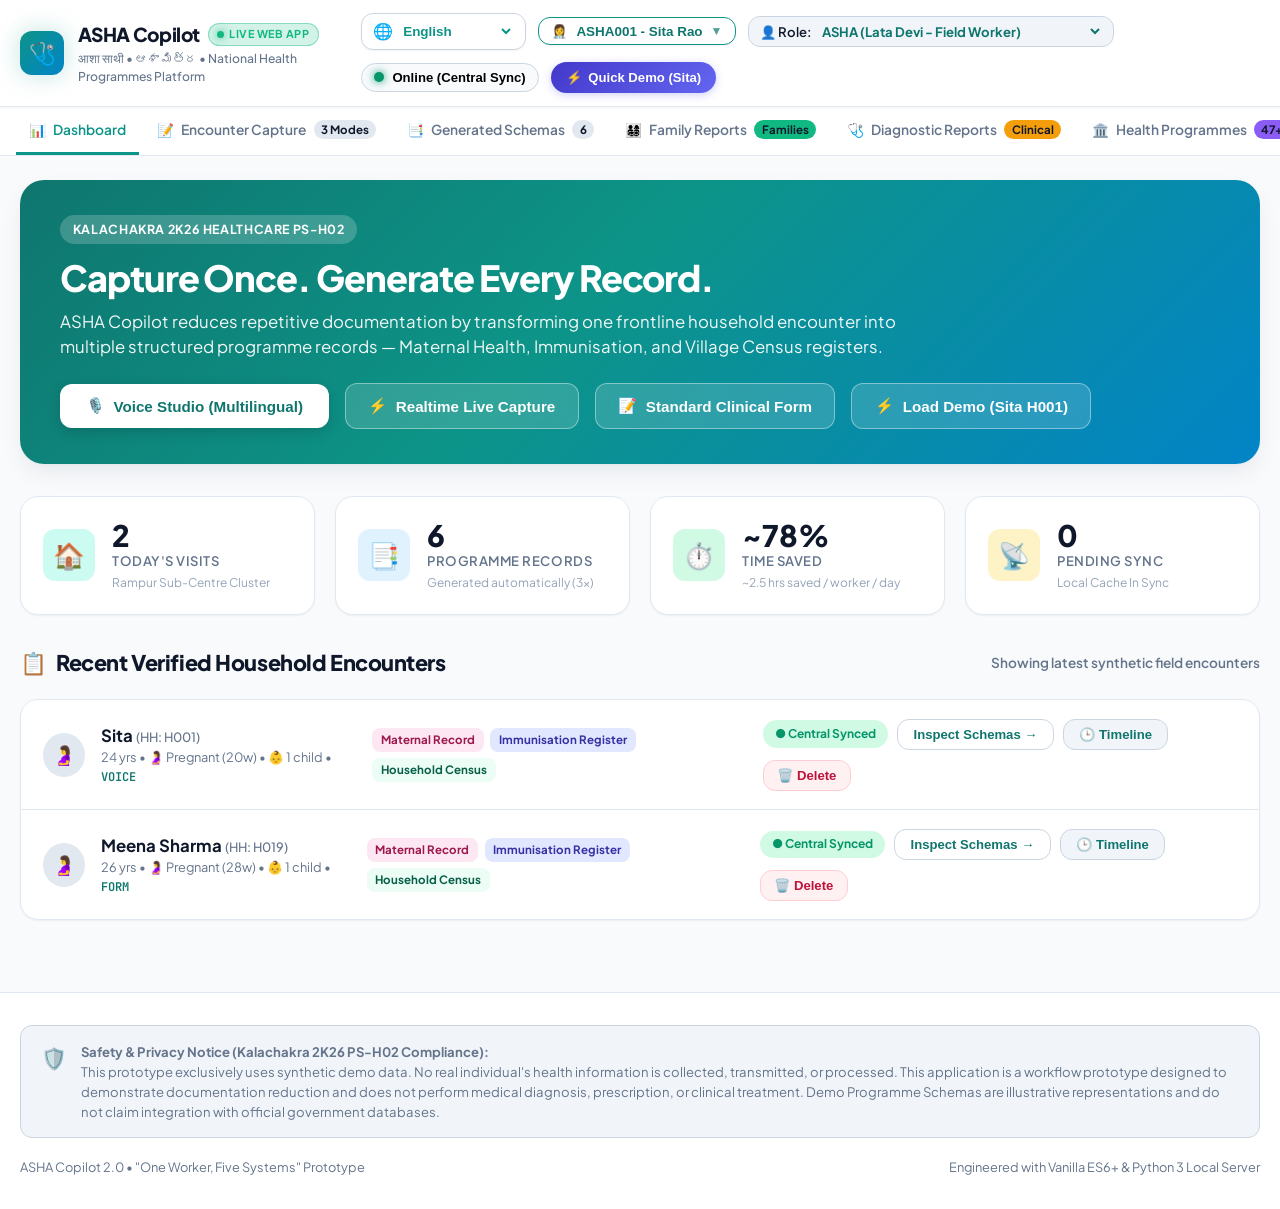
==== commit 41907237: "feat: enhance web application deployment with PWA manifest, service worker, and multi-cloud configs" ====
--- a/index.html
+++ b/index.html
@@ -7,6 +7,15 @@
   <meta name="description" content="ASHA Copilot reduces repetitive documentation by transforming one household encounter into multiple structured programme records. Built for Kalachakra 2K26 PS-H02.">
   <link rel="stylesheet" href="css/styles.css">
   <link rel="icon" href="data:image/svg+xml,<svg xmlns=%22http://www.w3.org/2000/svg%22 viewBox=%220 0 100 100%22><text y=%22.9em%22 font-size=%2290%22>🩺</text></svg>">
+  <link rel="manifest" href="manifest.json">
+  <meta name="theme-color" content="#0F766E">
+  <meta name="apple-mobile-web-app-capable" content="yes">
+  <meta name="apple-mobile-web-app-status-bar-style" content="black-translucent">
+  <meta name="apple-mobile-web-app-title" content="ASHA Copilot">
+  <meta property="og:type" content="website">
+  <meta property="og:title" content="ASHA Copilot 2.0 | National Health Programmes Platform">
+  <meta property="og:description" content="Capture Once. Generate Every Record. Frontline community health documentation and national health programmes transformation engine.">
+  <meta property="og:url" content="https://mohansiddardh.github.io/Ashacopilot/">
 </head>
 <body>
 
@@ -18,9 +27,9 @@
         <div class="brand-titles">
           <div class="brand-title">
             ASHA Copilot
-            <span class="brand-tag-pill">PS-H02 Prototype</span>
-          </div>
-          <div class="brand-subtitle">आशा साथी • ఆశా మిత్ర • One Worker, Five Systems</div>
+            <span class="brand-tag-pill" style="background: rgba(16, 185, 129, 0.18); color: #10B981; border: 1px solid rgba(16, 185, 129, 0.4);"><span style="display:inline-block; width:7px; height:7px; background:#10B981; border-radius:50%; margin-right:5px; box-shadow: 0 0 8px #10B981;"></span>Live Web App</span>
+          </div>
+          <div class="brand-subtitle">आशा साथी • ఆశా మిత్ర • National Health Programmes Platform</div>
         </div>
       </a>
 
@@ -2798,5 +2807,18 @@
 
   <!-- Application Script Bundle -->
   <script type="module" src="js/app.js"></script>
+
+  <!-- Service Worker Registration for PWA / Web App -->
+  <script>
+    if ('serviceWorker' in navigator && window.location.protocol.startsWith('http')) {
+      window.addEventListener('load', () => {
+        navigator.serviceWorker.register('./sw.js').then((reg) => {
+          console.log('ASHA Copilot Web App Service Worker registered:', reg.scope);
+        }).catch((err) => {
+          console.log('SW registration note:', err);
+        });
+      });
+    }
+  </script>
 </body>
 </html>
